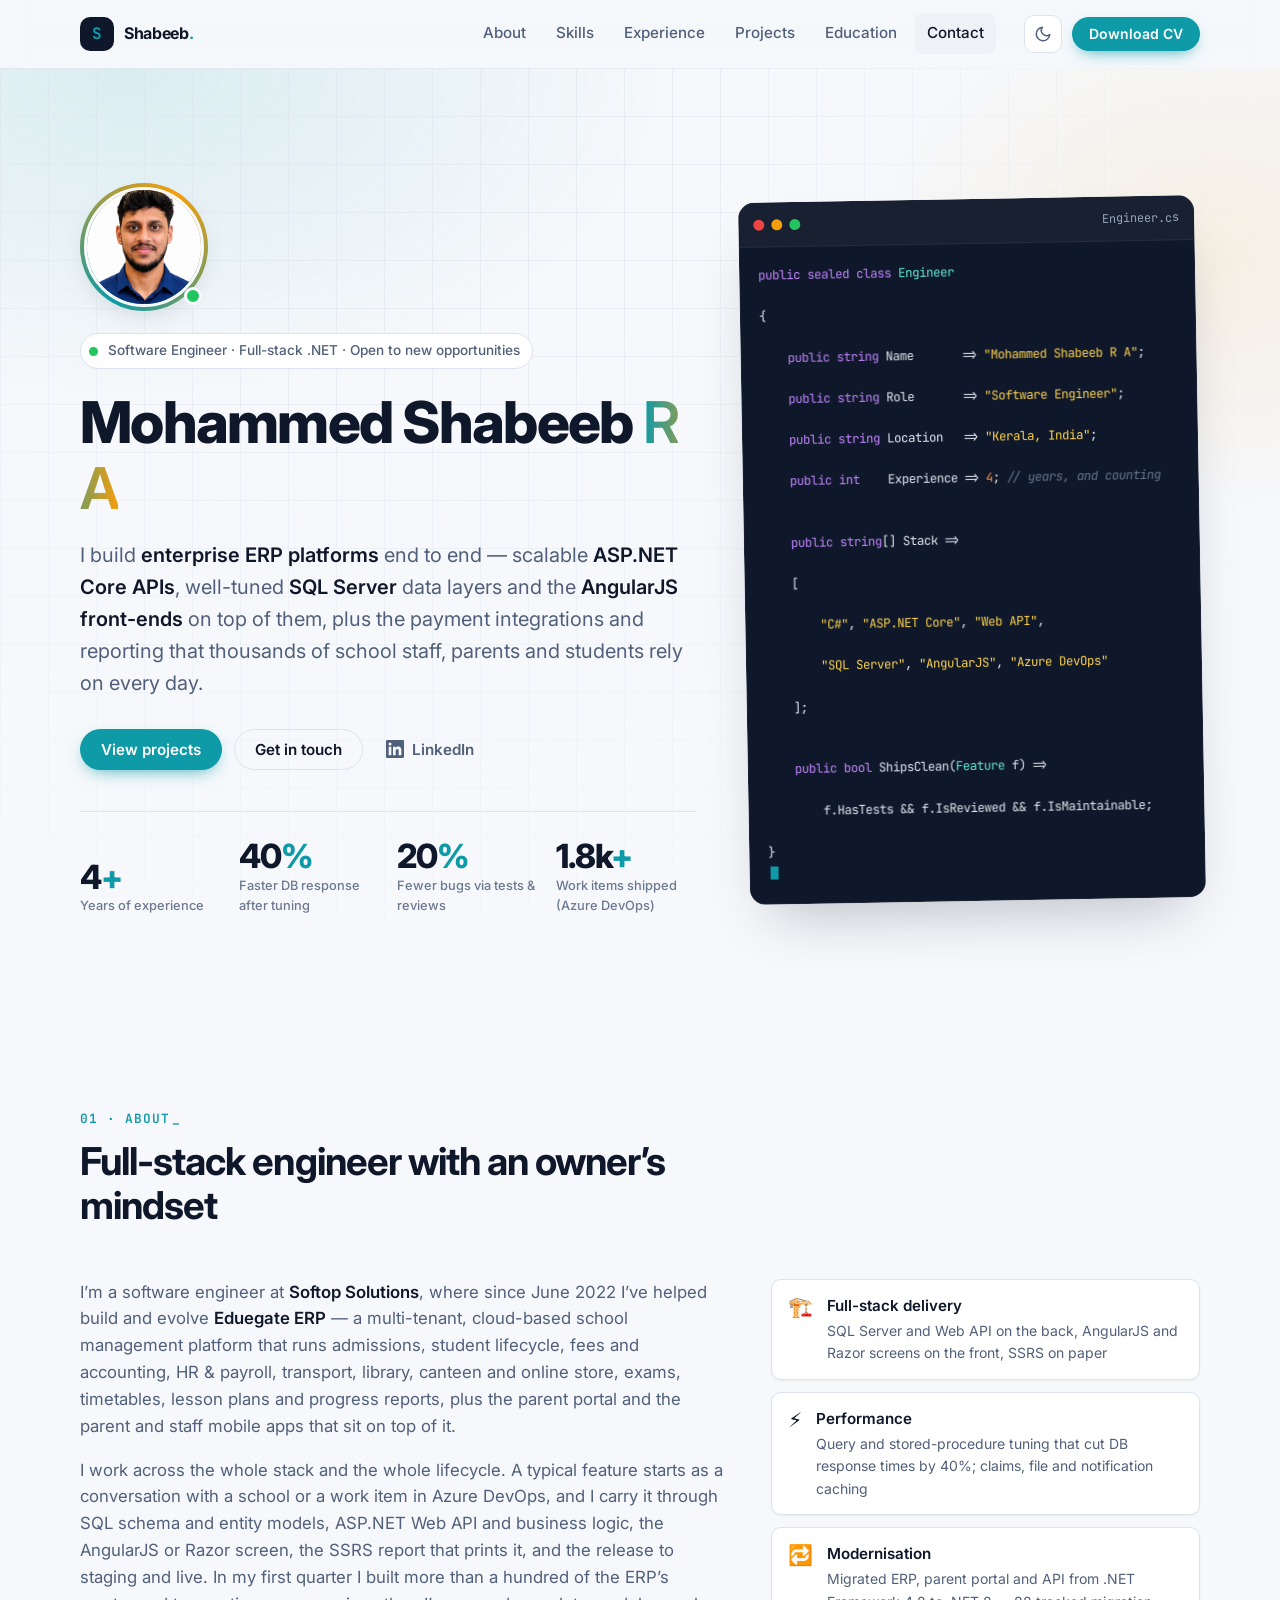
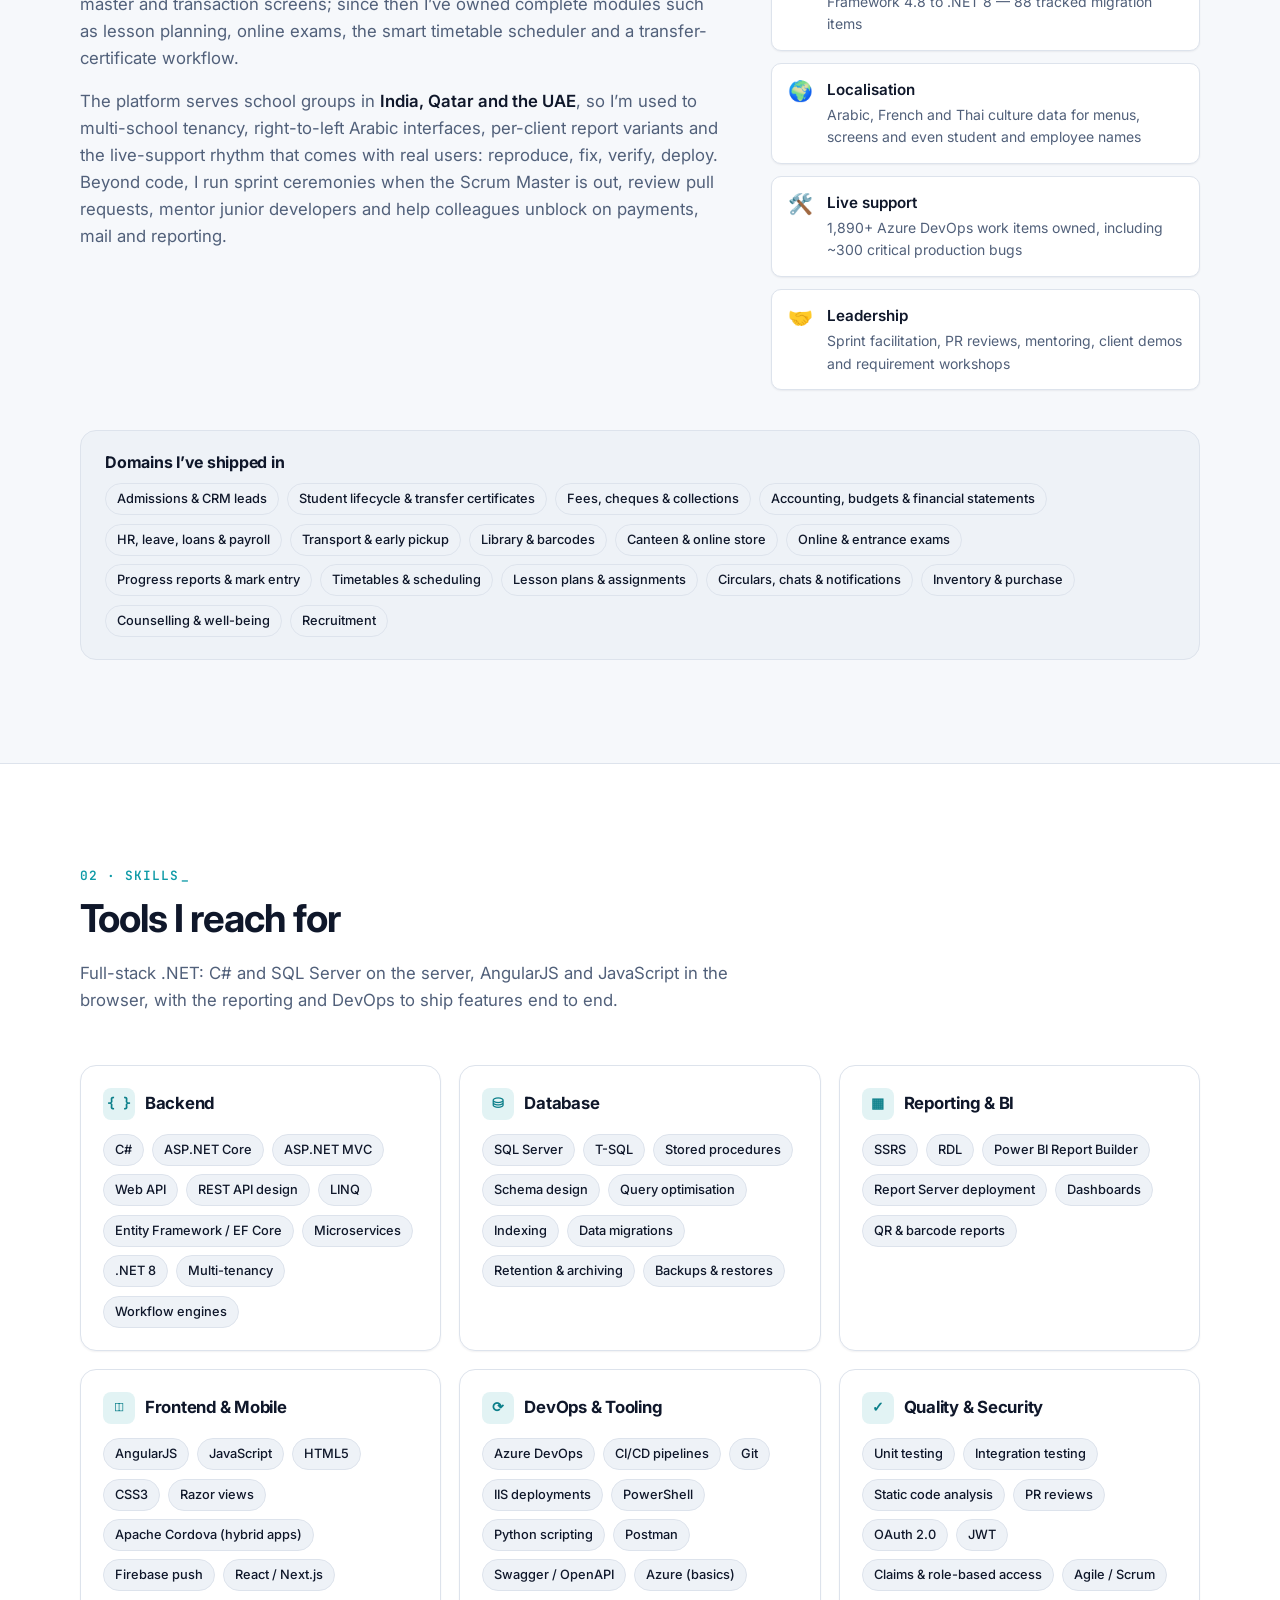
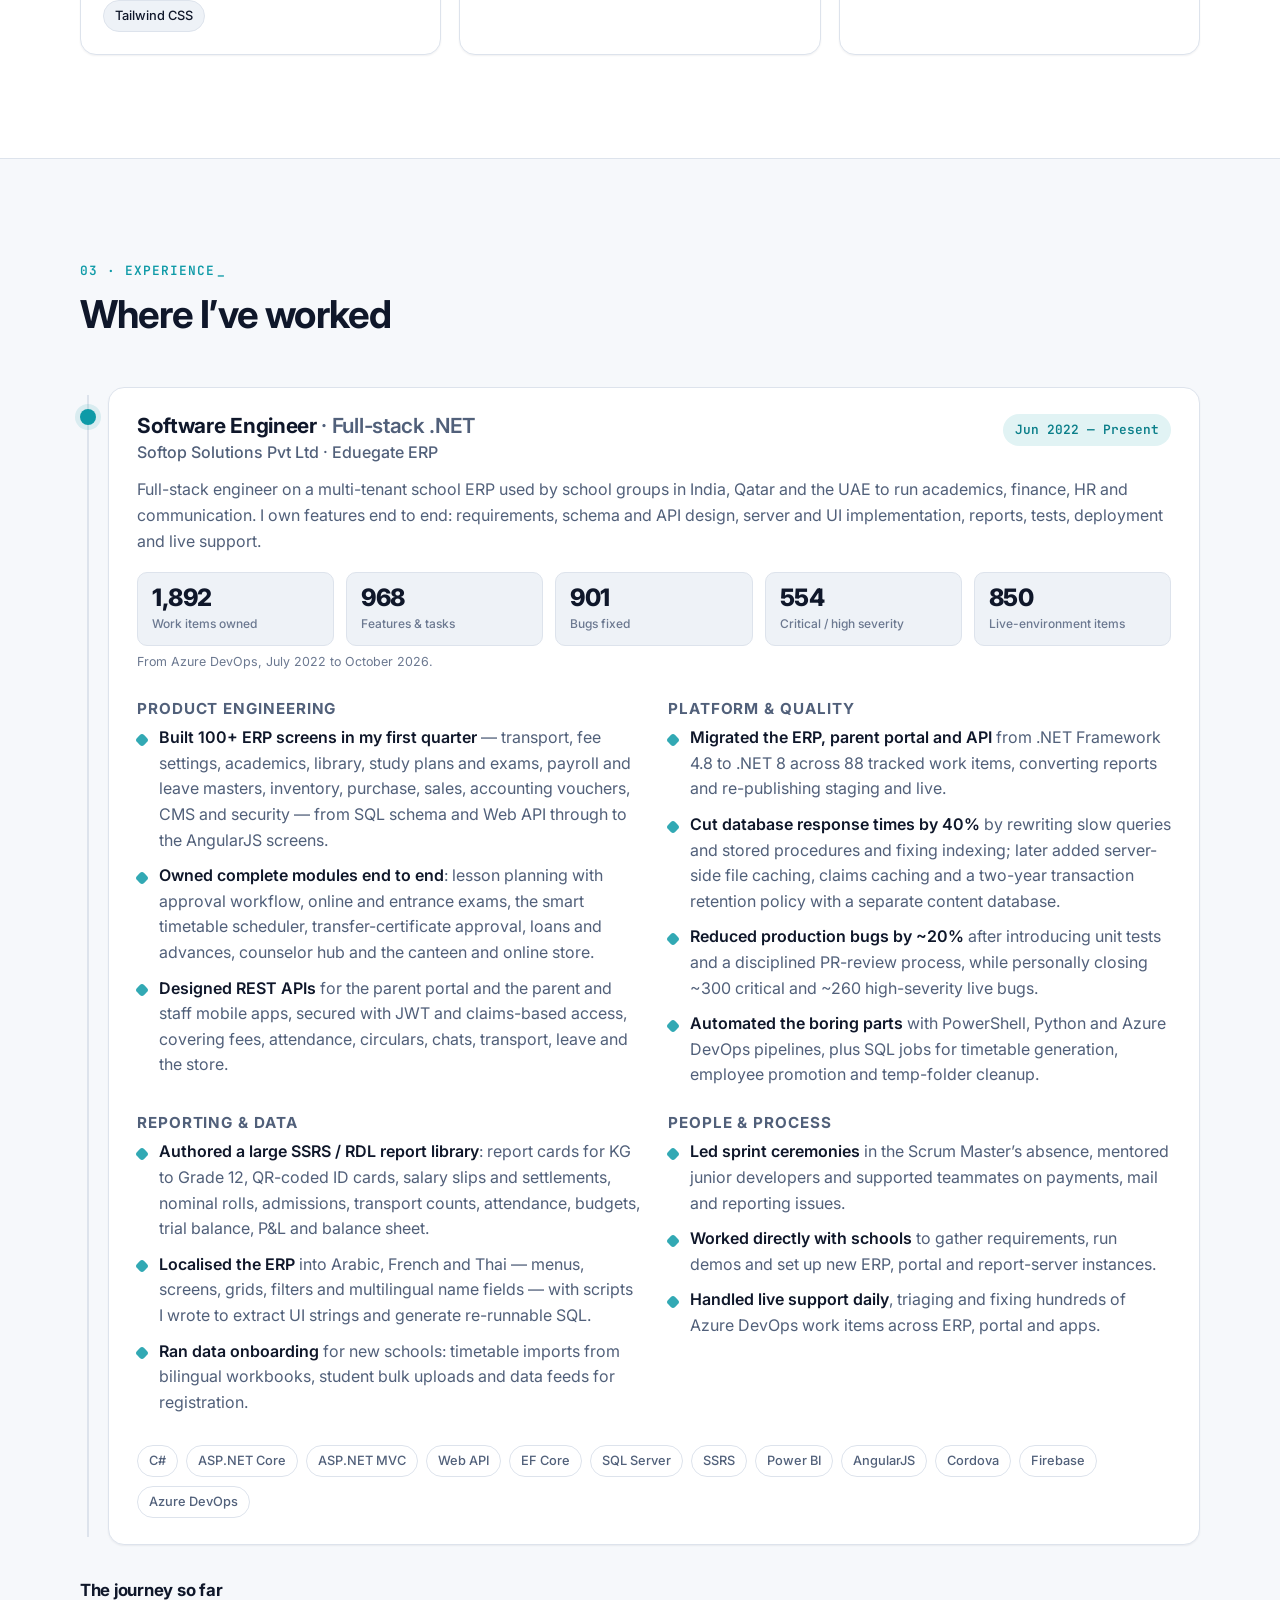
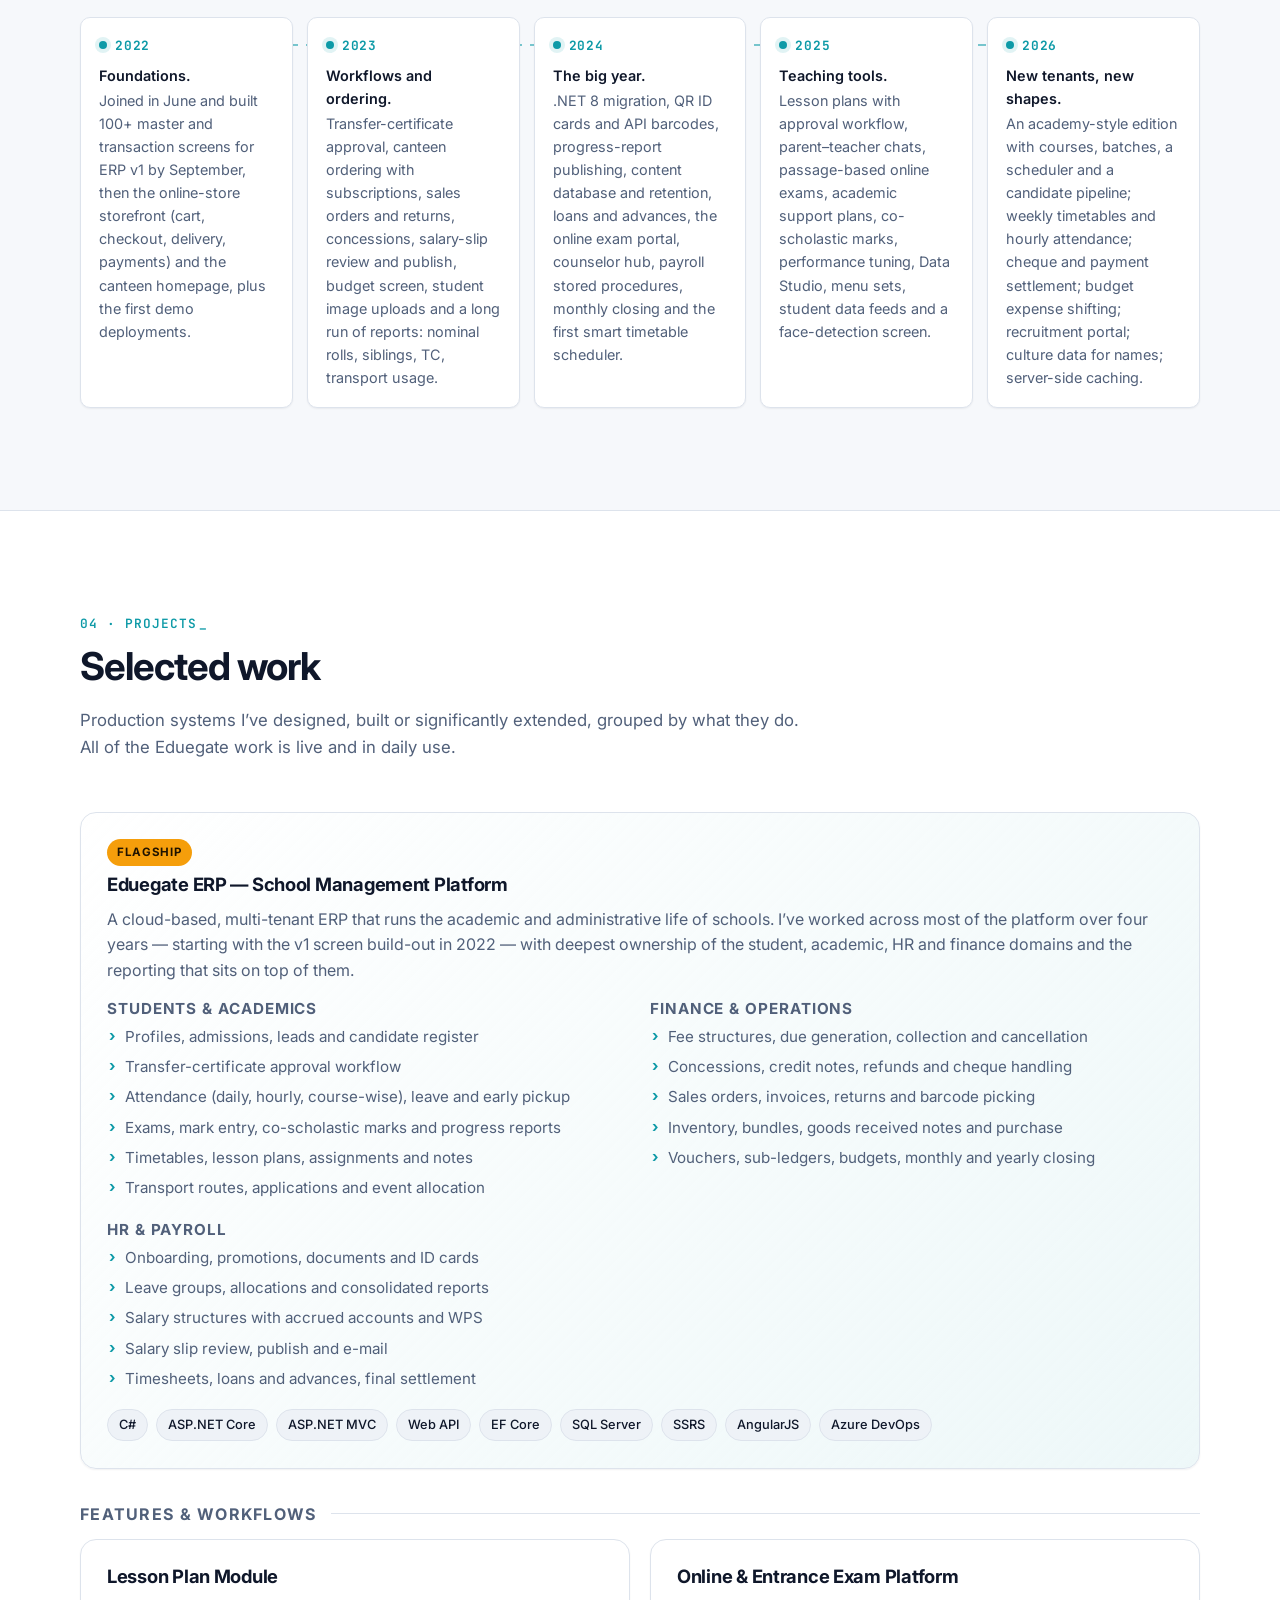
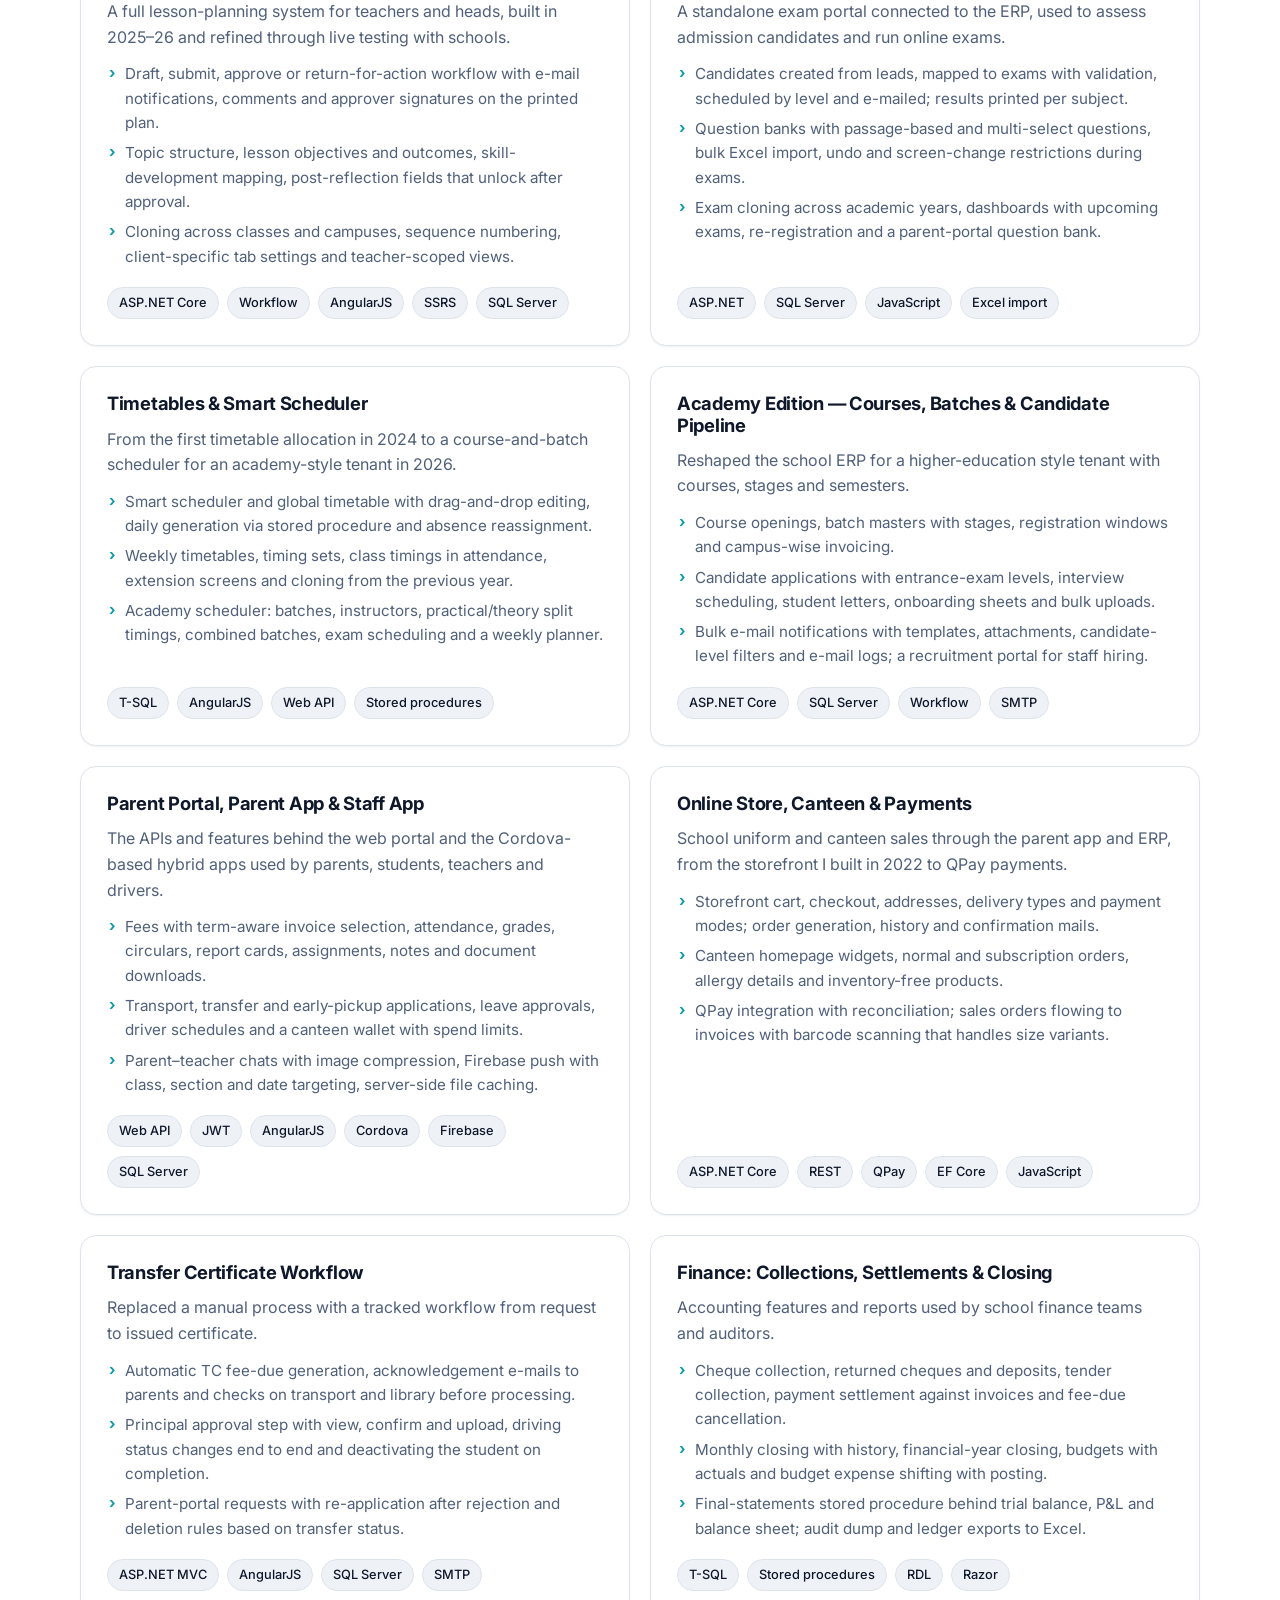
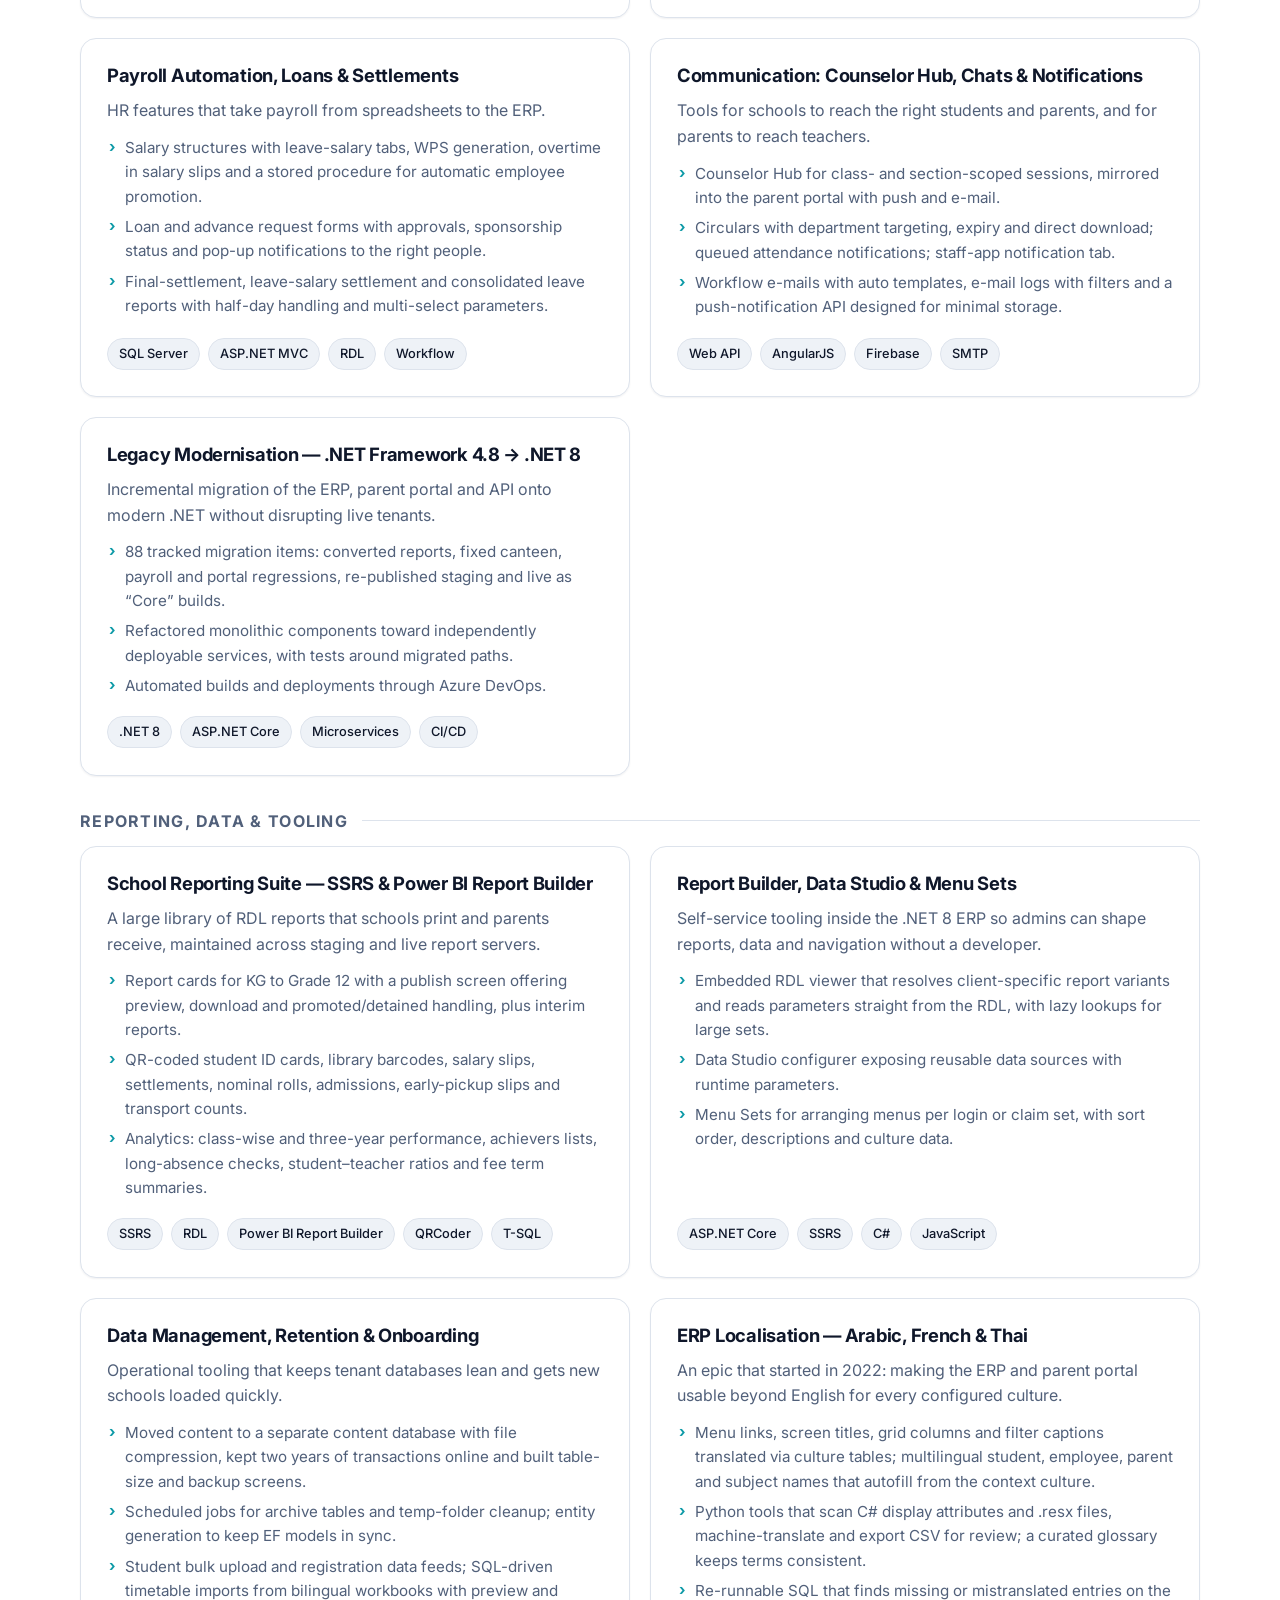
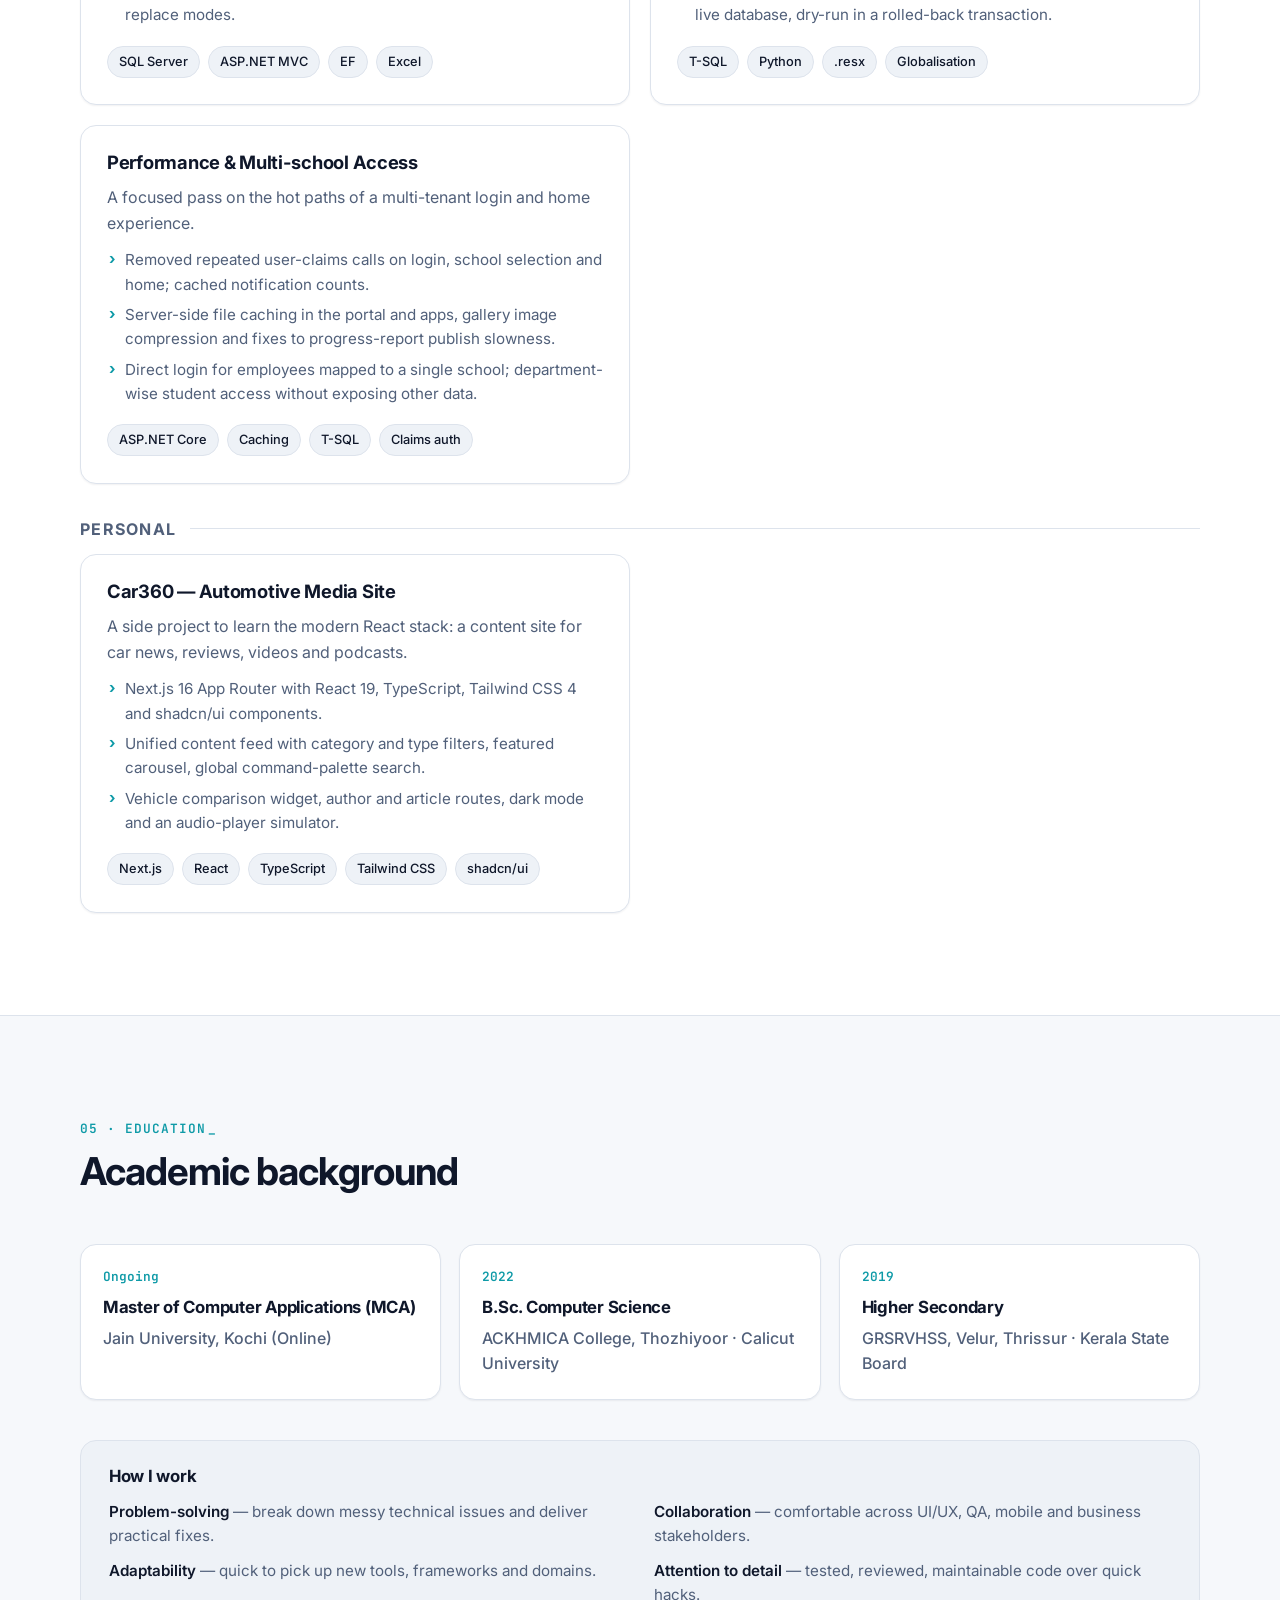
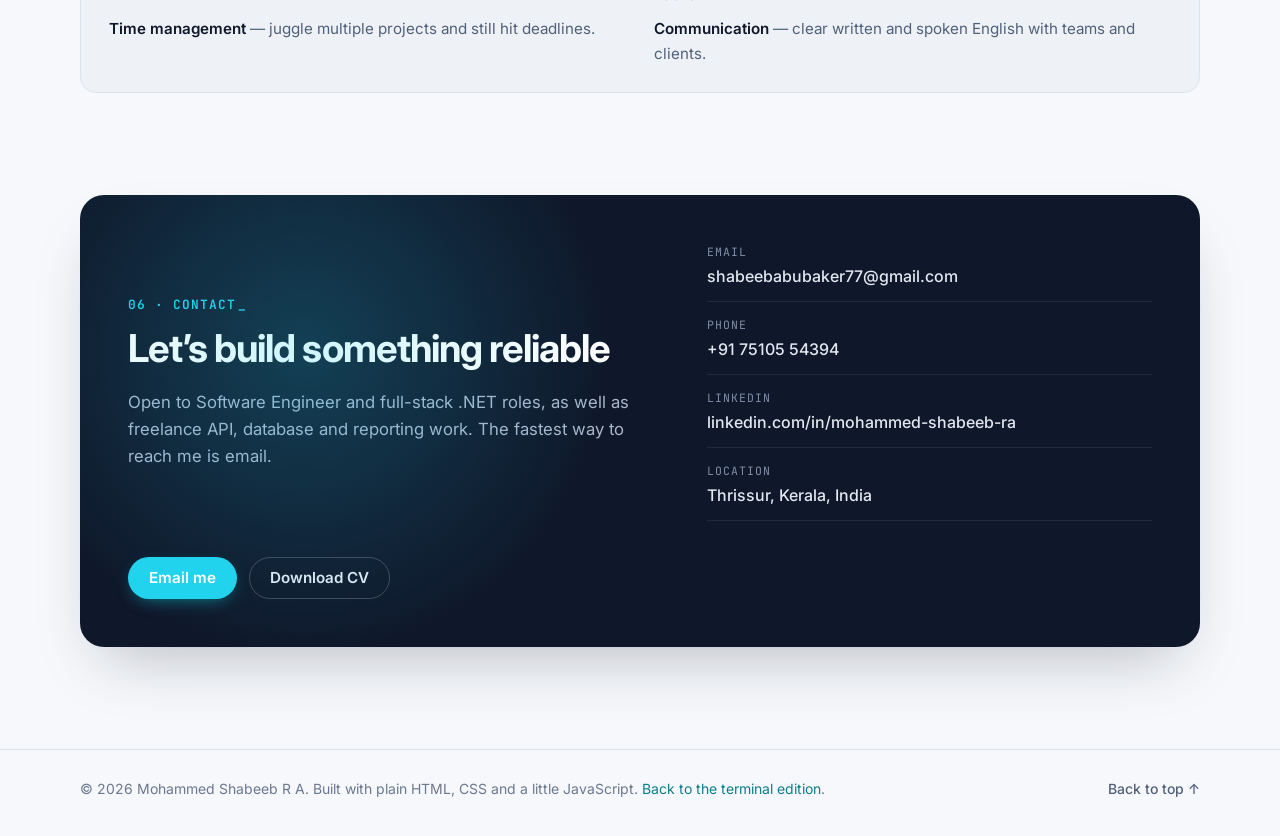
==== light/index.html @ 5a4e0e9a "Portfolio site: terminal and light editions Static portfolio for Mohammed Shabeeb R A built from the" ====
<!doctype html>
<html lang="en">
<head>
  <meta charset="utf-8" />
  <meta name="viewport" content="width=device-width, initial-scale=1" />
  <title>Mohammed Shabeeb R A · Software Engineer</title>
  <meta name="description" content="Mohammed Shabeeb R A — Full-stack Software Engineer with 4+ years building scalable ERP platforms end to end: ASP.NET Core APIs, SQL Server data layers, AngularJS front-ends, payment integrations and BI reporting." />
  <meta property="og:title" content="Mohammed Shabeeb R A · Software Engineer" />
  <meta property="og:description" content="Full-stack Software Engineer: 4+ years building school ERP platforms end to end with C#, ASP.NET Core, SQL Server and AngularJS." />
  <meta property="og:type" content="website" />
  <link rel="canonical" href="https://YOUR-DOMAIN.example/light/" />
  <meta property="og:url" content="https://YOUR-DOMAIN.example/light/" />
  <meta property="og:image" content="https://YOUR-DOMAIN.example/assets/og-image.png" />
  <meta property="og:image:width" content="1200" />
  <meta property="og:image:height" content="630" />
  <meta property="og:image:alt" content="Mohammed Shabeeb R A, Software Engineer, Full-stack .NET" />
  <meta property="og:site_name" content="Mohammed Shabeeb R A" />
  <meta name="twitter:card" content="summary_large_image" />
  <meta name="twitter:title" content="Mohammed Shabeeb R A · Software Engineer" />
  <meta name="twitter:description" content="Full-stack .NET engineer: 4+ years building school ERP platforms end to end." />
  <meta name="twitter:image" content="https://YOUR-DOMAIN.example/assets/og-image.png" />
  <meta name="theme-color" content="#09090c" />
  <link rel="icon" href="../assets/favicon.svg" type="image/svg+xml" />
  <link rel="icon" href="../assets/favicon-32.png" sizes="32x32" type="image/png" />
  <link rel="apple-touch-icon" href="../assets/apple-touch-icon.png" />
  <script type="application/ld+json">
{
  "@context": "https://schema.org",
  "@type": "Person",
  "name": "Mohammed Shabeeb R A",
  "jobTitle": "Software Engineer",
  "description": "Full-stack .NET software engineer with 4+ years building multi-tenant school ERP platforms, REST APIs, SQL Server data layers and SSRS reporting.",
  "url": "https://YOUR-DOMAIN.example/",
  "image": "https://YOUR-DOMAIN.example/assets/profile.jpg",
  "email": "mailto:shabeebabubaker77@gmail.com",
  "telephone": "+91 75105 54394",
  "sameAs": [
    "https://www.linkedin.com/in/mohammed-shabeeb-ra"
  ],
  "worksFor": {
    "@type": "Organization",
    "name": "Softop Solutions Pvt Ltd"
  },
  "alumniOf": [
    {
      "@type": "CollegeOrUniversity",
      "name": "Jain University"
    },
    {
      "@type": "CollegeOrUniversity",
      "name": "University of Calicut"
    }
  ],
  "address": {
    "@type": "PostalAddress",
    "addressLocality": "Thrissur",
    "addressRegion": "Kerala",
    "addressCountry": "IN"
  },
  "knowsAbout": [
    "C#",
    "ASP.NET Core",
    "SQL Server",
    "Entity Framework",
    "AngularJS",
    "SSRS",
    "Azure DevOps",
    "REST APIs"
  ]
}
  </script>
  <link rel="preconnect" href="https://fonts.googleapis.com" />
  <link rel="preconnect" href="https://fonts.gstatic.com" crossorigin />
  <link href="https://fonts.googleapis.com/css2?family=Inter:wght@400;500;600;700;800&family=JetBrains+Mono:wght@400;500;600&display=swap" rel="stylesheet" />
  <link rel="stylesheet" href="styles.css?v=20261023e" />
  <script>
    // Apply saved theme before paint to avoid a flash.
    (function () {
      try {
        var t = localStorage.getItem('theme');
        if (t === 'light' || t === 'dark') document.documentElement.setAttribute('data-theme', t);
      } catch (e) {}
    })();
  </script>
</head>
<body>
  <div class="scroll-progress" aria-hidden="true"></div>
  <a class="skip-link" href="#about">Skip to content</a>

  <header class="site-header">
    <nav class="nav container" aria-label="Primary">
      <a class="brand" href="#top" aria-label="Home">
        <span class="brand-mark">S</span>
        <span class="brand-text">Shabeeb<span class="brand-dot">.</span></span>
      </a>

      <button class="nav-toggle" aria-expanded="false" aria-controls="nav-menu" aria-label="Open menu">
        <span></span><span></span><span></span>
      </button>

      <div class="nav-menu" id="nav-menu">
        <ul class="nav-links">
          <li><a href="#about">About</a></li>
          <li><a href="#skills">Skills</a></li>
          <li><a href="#experience">Experience</a></li>
          <li><a href="#projects">Projects</a></li>
          <li><a href="#education">Education</a></li>
          <li><a href="#contact">Contact</a></li>
        </ul>
        <div class="nav-actions">
          <button class="theme-toggle" type="button" aria-label="Toggle colour theme" title="Toggle theme">
            <svg class="icon-sun" viewBox="0 0 24 24" width="18" height="18" fill="none" stroke="currentColor" stroke-width="2" stroke-linecap="round" stroke-linejoin="round"><circle cx="12" cy="12" r="4"/><path d="M12 2v2m0 16v2M4.93 4.93l1.41 1.41m11.32 11.32 1.41 1.41M2 12h2m16 0h2M4.93 19.07l1.41-1.41m11.32-11.32 1.41-1.41"/></svg>
            <svg class="icon-moon" viewBox="0 0 24 24" width="18" height="18" fill="none" stroke="currentColor" stroke-width="2" stroke-linecap="round" stroke-linejoin="round"><path d="M21 12.79A9 9 0 1 1 11.21 3 7 7 0 0 0 21 12.79z"/></svg>
          </button>
          <a class="btn btn-primary btn-sm" href="../assets/Mohammed-Shabeeb-RA-CV.pdf" download>Download CV</a>
        </div>
      </div>
    </nav>
  </header>

  <main id="top">
    <!-- ============ HERO ============ -->
    <section class="hero">
      <div class="hero-bg" aria-hidden="true"><div class="hero-glyphs"></div></div>
      <div class="container hero-inner">
        <div class="hero-copy">
          <div class="portrait">
            <img src="../assets/profile.jpg" alt="Portrait of Mohammed Shabeeb R A" width="128" height="128" loading="eager" decoding="async" />
          </div>
          <p class="eyebrow"><span class="status-dot"></span> Software Engineer · Full-stack .NET · Open to new opportunities</p>
          <h1>Mohammed Shabeeb <span class="muted">R A</span></h1>
          <p class="hero-tagline">
            I build <strong>enterprise ERP platforms</strong> end to end — scalable
            <strong>ASP.NET Core APIs</strong>, well-tuned <strong>SQL Server</strong> data layers and the
            <strong>AngularJS front-ends</strong> on top of them, plus the payment integrations and reporting that thousands of
            school staff, parents and students rely on every day.
          </p>
          <div class="hero-cta">
            <a class="btn btn-primary" href="#projects">View projects</a>
            <a class="btn btn-ghost" href="#contact">Get in touch</a>
            <a class="btn btn-link" href="https://www.linkedin.com/in/mohammed-shabeeb-ra" target="_blank" rel="noopener">
              <svg viewBox="0 0 24 24" width="18" height="18" fill="currentColor" aria-hidden="true"><path d="M20.45 20.45h-3.55v-5.57c0-1.33-.03-3.04-1.85-3.04-1.86 0-2.14 1.45-2.14 2.94v5.67H9.35V9h3.41v1.56h.05c.48-.9 1.64-1.85 3.37-1.85 3.6 0 4.27 2.37 4.27 5.46v6.28zM5.34 7.43a2.06 2.06 0 1 1 0-4.12 2.06 2.06 0 0 1 0 4.12zM7.12 20.45H3.56V9h3.56v11.45zM22.22 0H1.77C.79 0 0 .77 0 1.72v20.56C0 23.23.79 24 1.77 24h20.45c.98 0 1.78-.77 1.78-1.72V1.72C24 .77 23.2 0 22.22 0z"/></svg>
              LinkedIn
            </a>
          </div>
          <dl class="hero-stats">
            <div><dt>Years of experience</dt><dd><span class="count" data-count="4">0</span><span class="accent">+</span></dd></div>
            <div><dt>Faster DB response after tuning</dt><dd><span class="count" data-count="40">0</span><span class="accent">%</span></dd></div>
            <div><dt>Fewer bugs via tests &amp; reviews</dt><dd><span class="count" data-count="20">0</span><span class="accent">%</span></dd></div>
            <div><dt>Work items shipped (Azure DevOps)</dt><dd><span class="count" data-count="1.8" data-decimals="1">0</span>k<span class="accent">+</span></dd></div>
          </dl>
        </div>

        <aside class="hero-card" aria-label="Snapshot">
          <div class="code-card">
            <div class="code-bar"><span></span><span></span><span></span><em>Engineer.cs</em></div>
<pre><code><span class="ln" style="--i:0"><span class="kw">public sealed class</span> <span class="ty">Engineer</span></span>
<span class="ln" style="--i:1">{</span>
<span class="ln" style="--i:2">    <span class="kw">public string</span> Name       => <span class="str">"Mohammed Shabeeb R A"</span>;</span>
<span class="ln" style="--i:3">    <span class="kw">public string</span> Role       => <span class="str">"Software Engineer"</span>;</span>
<span class="ln" style="--i:4">    <span class="kw">public string</span> Location   => <span class="str">"Kerala, India"</span>;</span>
<span class="ln" style="--i:5">    <span class="kw">public int</span>    Experience => <span class="num">4</span>; <span class="cm">// years, and counting</span></span>
<span class="ln" style="--i:6"></span>
<span class="ln" style="--i:7">    <span class="kw">public string</span>[] Stack =></span>
<span class="ln" style="--i:8">    [</span>
<span class="ln" style="--i:9">        <span class="str">"C#"</span>, <span class="str">"ASP.NET Core"</span>, <span class="str">"Web API"</span>,</span>
<span class="ln" style="--i:10">        <span class="str">"SQL Server"</span>, <span class="str">"AngularJS"</span>, <span class="str">"Azure DevOps"</span></span>
<span class="ln" style="--i:11">    ];</span>
<span class="ln" style="--i:12"></span>
<span class="ln" style="--i:13">    <span class="kw">public bool</span> ShipsClean(<span class="ty">Feature</span> f) =></span>
<span class="ln" style="--i:14">        f.HasTests &amp;&amp; f.IsReviewed &amp;&amp; f.IsMaintainable;</span>
<span class="ln" style="--i:15">}</span><span class="cursor" aria-hidden="true"></span></code></pre>
          </div>
        </aside>
      </div>
    </section>

    <!-- ============ ABOUT ============ -->
    <section id="about" class="section">
      <div class="container">
        <div class="section-head reveal">
          <p class="section-kicker">01 · About</p>
          <h2>Full-stack engineer with an owner’s mindset</h2>
        </div>
        <div class="about-grid">
          <div class="about-copy reveal">
            <p>
              I’m a software engineer at <strong>Softop Solutions</strong>, where since June 2022 I’ve helped build and evolve
              <strong>Eduegate ERP</strong> — a multi-tenant, cloud-based school management platform that runs admissions, student
              lifecycle, fees and accounting, HR &amp; payroll, transport, library, canteen and online store, exams, timetables,
              lesson plans and progress reports, plus the parent portal and the parent and staff mobile apps that sit on top of it.
            </p>
            <p>
              I work across the whole stack and the whole lifecycle. A typical feature starts as a conversation with a school or a
              work item in Azure DevOps, and I carry it through SQL schema and entity models, ASP.NET Web API and business logic,
              the AngularJS or Razor screen, the SSRS report that prints it, and the release to staging and live. In my first
              quarter I built more than a hundred of the ERP’s master and transaction screens; since then I’ve owned complete
              modules such as lesson planning, online exams, the smart timetable scheduler and a transfer-certificate workflow.
            </p>
            <p>
              The platform serves school groups in <strong>India, Qatar and the UAE</strong>, so I’m used to multi-school tenancy,
              right-to-left Arabic interfaces, per-client report variants and the live-support rhythm that comes with real users:
              reproduce, fix, verify, deploy. Beyond code, I run sprint ceremonies when the Scrum Master is out, review pull
              requests, mentor junior developers and help colleagues unblock on payments, mail and reporting.
            </p>
          </div>
          <ul class="about-facts reveal">
            <li>
              <span class="fact-icon" aria-hidden="true">🏗️</span>
              <div><strong>Full-stack delivery</strong><span>SQL Server and Web API on the back, AngularJS and Razor screens on the front, SSRS on paper</span></div>
            </li>
            <li>
              <span class="fact-icon" aria-hidden="true">⚡</span>
              <div><strong>Performance</strong><span>Query and stored-procedure tuning that cut DB response times by 40%; claims, file and notification caching</span></div>
            </li>
            <li>
              <span class="fact-icon" aria-hidden="true">🔁</span>
              <div><strong>Modernisation</strong><span>Migrated ERP, parent portal and API from .NET Framework 4.8 to .NET 8 — 88 tracked migration items</span></div>
            </li>
            <li>
              <span class="fact-icon" aria-hidden="true">🌍</span>
              <div><strong>Localisation</strong><span>Arabic, French and Thai culture data for menus, screens and even student and employee names</span></div>
            </li>
            <li>
              <span class="fact-icon" aria-hidden="true">🛠️</span>
              <div><strong>Live support</strong><span>1,890+ Azure DevOps work items owned, including ~300 critical production bugs</span></div>
            </li>
            <li>
              <span class="fact-icon" aria-hidden="true">🤝</span>
              <div><strong>Leadership</strong><span>Sprint facilitation, PR reviews, mentoring, client demos and requirement workshops</span></div>
            </li>
          </ul>
        </div>

        <div class="domains reveal">
          <h3>Domains I’ve shipped in</h3>
          <ul class="tags">
            <li>Admissions &amp; CRM leads</li><li>Student lifecycle &amp; transfer certificates</li><li>Fees, cheques &amp; collections</li>
            <li>Accounting, budgets &amp; financial statements</li><li>HR, leave, loans &amp; payroll</li><li>Transport &amp; early pickup</li>
            <li>Library &amp; barcodes</li><li>Canteen &amp; online store</li><li>Online &amp; entrance exams</li><li>Progress reports &amp; mark entry</li>
            <li>Timetables &amp; scheduling</li><li>Lesson plans &amp; assignments</li><li>Circulars, chats &amp; notifications</li>
            <li>Inventory &amp; purchase</li><li>Counselling &amp; well-being</li><li>Recruitment</li>
          </ul>
        </div>
      </div>
    </section>

    <!-- ============ SKILLS ============ -->
    <section id="skills" class="section section-alt">
      <div class="container">
        <div class="section-head reveal">
          <p class="section-kicker">02 · Skills</p>
          <h2>Tools I reach for</h2>
          <p class="section-lede">Full-stack .NET: C# and SQL Server on the server, AngularJS and JavaScript in the browser, with the reporting and DevOps to ship features end to end.</p>
        </div>
        <div class="skills-grid">
          <article class="skill-card reveal">
            <h3><span class="skill-icon">{ }</span> Backend</h3>
            <ul class="tags">
              <li>C#</li><li>ASP.NET Core</li><li>ASP.NET MVC</li><li>Web API</li><li>REST API design</li>
              <li>LINQ</li><li>Entity Framework / EF Core</li><li>Microservices</li><li>.NET 8</li><li>Multi-tenancy</li><li>Workflow engines</li>
            </ul>
          </article>
          <article class="skill-card reveal">
            <h3><span class="skill-icon">⛁</span> Database</h3>
            <ul class="tags">
              <li>SQL Server</li><li>T-SQL</li><li>Stored procedures</li><li>Schema design</li>
              <li>Query optimisation</li><li>Indexing</li><li>Data migrations</li><li>Retention &amp; archiving</li><li>Backups &amp; restores</li>
            </ul>
          </article>
          <article class="skill-card reveal">
            <h3><span class="skill-icon">▦</span> Reporting &amp; BI</h3>
            <ul class="tags">
              <li>SSRS</li><li>RDL</li><li>Power BI Report Builder</li><li>Report Server deployment</li><li>Dashboards</li><li>QR &amp; barcode reports</li>
            </ul>
          </article>
          <article class="skill-card reveal">
            <h3><span class="skill-icon">◫</span> Frontend &amp; Mobile</h3>
            <ul class="tags">
              <li>AngularJS</li><li>JavaScript</li><li>HTML5</li><li>CSS3</li><li>Razor views</li>
              <li>Apache Cordova (hybrid apps)</li><li>Firebase push</li><li>React / Next.js</li><li>Tailwind CSS</li>
            </ul>
          </article>
          <article class="skill-card reveal">
            <h3><span class="skill-icon">⟳</span> DevOps &amp; Tooling</h3>
            <ul class="tags">
              <li>Azure DevOps</li><li>CI/CD pipelines</li><li>Git</li><li>IIS deployments</li><li>PowerShell</li>
              <li>Python scripting</li><li>Postman</li><li>Swagger / OpenAPI</li><li>Azure (basics)</li>
            </ul>
          </article>
          <article class="skill-card reveal">
            <h3><span class="skill-icon">✓</span> Quality &amp; Security</h3>
            <ul class="tags">
              <li>Unit testing</li><li>Integration testing</li><li>Static code analysis</li><li>PR reviews</li>
              <li>OAuth 2.0</li><li>JWT</li><li>Claims &amp; role-based access</li><li>Agile / Scrum</li>
            </ul>
          </article>
        </div>
      </div>
    </section>

    <!-- ============ EXPERIENCE ============ -->
    <section id="experience" class="section">
      <div class="container">
        <div class="section-head reveal">
          <p class="section-kicker">03 · Experience</p>
          <h2>Where I’ve worked</h2>
        </div>

        <ol class="timeline">
          <li class="timeline-item reveal">
            <div class="timeline-marker" aria-hidden="true"></div>
            <div class="timeline-card">
              <header class="timeline-head">
                <div>
                  <h3>Software Engineer <span class="muted">· Full-stack .NET</span></h3>
                  <p class="org">Softop Solutions Pvt Ltd · Eduegate ERP</p>
                </div>
                <p class="period"><time datetime="2022-06">Jun 2022</time> — Present</p>
              </header>
              <p class="timeline-summary">
                Full-stack engineer on a multi-tenant school ERP used by school groups in India, Qatar and the UAE to run academics,
                finance, HR and communication. I own features end to end: requirements, schema and API design, server and UI
                implementation, reports, tests, deployment and live support.
              </p>

              <dl class="numbers">
                <div><dt>Work items owned</dt><dd class="count" data-count="1892">0</dd></div>
                <div><dt>Features &amp; tasks</dt><dd class="count" data-count="968">0</dd></div>
                <div><dt>Bugs fixed</dt><dd class="count" data-count="901">0</dd></div>
                <div><dt>Critical / high severity</dt><dd class="count" data-count="554">0</dd></div>
                <div><dt>Live-environment items</dt><dd class="count" data-count="850">0</dd></div>
              </dl>
              <p class="numbers-note">From Azure DevOps, July 2022 to October 2026.</p>

              <div class="exp-groups">
                <div>
                  <h4>Product engineering</h4>
                  <ul class="achievements">
                    <li><strong>Built 100+ ERP screens in my first quarter</strong> — transport, fee settings, academics, library, study plans and exams, payroll and leave masters, inventory, purchase, sales, accounting vouchers, CMS and security — from SQL schema and Web API through to the AngularJS screens.</li>
                    <li><strong>Owned complete modules end to end</strong>: lesson planning with approval workflow, online and entrance exams, the smart timetable scheduler, transfer-certificate approval, loans and advances, counselor hub and the canteen and online store.</li>
                    <li><strong>Designed REST APIs</strong> for the parent portal and the parent and staff mobile apps, secured with JWT and claims-based access, covering fees, attendance, circulars, chats, transport, leave and the store.</li>
                  </ul>
                </div>
                <div>
                  <h4>Platform &amp; quality</h4>
                  <ul class="achievements">
                    <li><strong>Migrated the ERP, parent portal and API</strong> from .NET Framework 4.8 to .NET 8 across 88 tracked work items, converting reports and re-publishing staging and live.</li>
                    <li><strong>Cut database response times by 40%</strong> by rewriting slow queries and stored procedures and fixing indexing; later added server-side file caching, claims caching and a two-year transaction retention policy with a separate content database.</li>
                    <li><strong>Reduced production bugs by ~20%</strong> after introducing unit tests and a disciplined PR-review process, while personally closing ~300 critical and ~260 high-severity live bugs.</li>
                    <li><strong>Automated the boring parts</strong> with PowerShell, Python and Azure DevOps pipelines, plus SQL jobs for timetable generation, employee promotion and temp-folder cleanup.</li>
                  </ul>
                </div>
                <div>
                  <h4>Reporting &amp; data</h4>
                  <ul class="achievements">
                    <li><strong>Authored a large SSRS / RDL report library</strong>: report cards for KG to Grade 12, QR-coded ID cards, salary slips and settlements, nominal rolls, admissions, transport counts, attendance, budgets, trial balance, P&amp;L and balance sheet.</li>
                    <li><strong>Localised the ERP</strong> into Arabic, French and Thai — menus, screens, grids, filters and multilingual name fields — with scripts I wrote to extract UI strings and generate re-runnable SQL.</li>
                    <li><strong>Ran data onboarding</strong> for new schools: timetable imports from bilingual workbooks, student bulk uploads and data feeds for registration.</li>
                  </ul>
                </div>
                <div>
                  <h4>People &amp; process</h4>
                  <ul class="achievements">
                    <li><strong>Led sprint ceremonies</strong> in the Scrum Master’s absence, mentored junior developers and supported teammates on payments, mail and reporting issues.</li>
                    <li><strong>Worked directly with schools</strong> to gather requirements, run demos and set up new ERP, portal and report-server instances.</li>
                    <li><strong>Handled live support daily</strong>, triaging and fixing hundreds of Azure DevOps work items across ERP, portal and apps.</li>
                  </ul>
                </div>
              </div>

              <ul class="tags tags-muted">
                <li>C#</li><li>ASP.NET Core</li><li>ASP.NET MVC</li><li>Web API</li><li>EF Core</li><li>SQL Server</li>
                <li>SSRS</li><li>Power BI</li><li>AngularJS</li><li>Cordova</li><li>Firebase</li><li>Azure DevOps</li>
              </ul>
            </div>
          </li>
        </ol>

        <div class="journey reveal">
          <h3>The journey so far</h3>
          <ol class="journey-list">
            <li>
              <span class="journey-year">2022</span>
              <div><strong>Foundations.</strong> Joined in June and built 100+ master and transaction screens for ERP v1 by September, then the online-store storefront (cart, checkout, delivery, payments) and the canteen homepage, plus the first demo deployments.</div>
            </li>
            <li>
              <span class="journey-year">2023</span>
              <div><strong>Workflows and ordering.</strong> Transfer-certificate approval, canteen ordering with subscriptions, sales orders and returns, concessions, salary-slip review and publish, budget screen, student image uploads and a long run of reports: nominal rolls, siblings, TC, transport usage.</div>
            </li>
            <li>
              <span class="journey-year">2024</span>
              <div><strong>The big year.</strong> .NET 8 migration, QR ID cards and API barcodes, progress-report publishing, content database and retention, loans and advances, the online exam portal, counselor hub, payroll stored procedures, monthly closing and the first smart timetable scheduler.</div>
            </li>
            <li>
              <span class="journey-year">2025</span>
              <div><strong>Teaching tools.</strong> Lesson plans with approval workflow, parent–teacher chats, passage-based online exams, academic support plans, co-scholastic marks, performance tuning, Data Studio, menu sets, student data feeds and a face-detection screen.</div>
            </li>
            <li>
              <span class="journey-year">2026</span>
              <div><strong>New tenants, new shapes.</strong> An academy-style edition with courses, batches, a scheduler and a candidate pipeline; weekly timetables and hourly attendance; cheque and payment settlement; budget expense shifting; recruitment portal; culture data for names; server-side caching.</div>
            </li>
          </ol>
        </div>
      </div>
    </section>

    <!-- ============ PROJECTS ============ -->
    <section id="projects" class="section section-alt">
      <div class="container">
        <div class="section-head reveal">
          <p class="section-kicker">04 · Projects</p>
          <h2>Selected work</h2>
          <p class="section-lede">Production systems I’ve designed, built or significantly extended, grouped by what they do. All of the Eduegate work is live and in daily use.</p>
        </div>

        <article class="project-card project-featured reveal">
          <div class="project-head">
            <span class="project-badge">Flagship</span>
            <h3>Eduegate ERP — School Management Platform</h3>
          </div>
          <p>
            A cloud-based, multi-tenant ERP that runs the academic and administrative life of schools. I’ve worked across most of
            the platform over four years — starting with the v1 screen build-out in 2022 — with deepest ownership of the student,
            academic, HR and finance domains and the reporting that sits on top of them.
          </p>
          <div class="project-cols project-cols-3">
            <div>
              <h4>Students &amp; academics</h4>
              <ul>
                <li>Profiles, admissions, leads and candidate register</li>
                <li>Transfer-certificate approval workflow</li>
                <li>Attendance (daily, hourly, course-wise), leave and early pickup</li>
                <li>Exams, mark entry, co-scholastic marks and progress reports</li>
                <li>Timetables, lesson plans, assignments and notes</li>
                <li>Transport routes, applications and event allocation</li>
              </ul>
            </div>
            <div>
              <h4>Finance &amp; operations</h4>
              <ul>
                <li>Fee structures, due generation, collection and cancellation</li>
                <li>Concessions, credit notes, refunds and cheque handling</li>
                <li>Sales orders, invoices, returns and barcode picking</li>
                <li>Inventory, bundles, goods received notes and purchase</li>
                <li>Vouchers, sub-ledgers, budgets, monthly and yearly closing</li>
              </ul>
            </div>
            <div>
              <h4>HR &amp; payroll</h4>
              <ul>
                <li>Onboarding, promotions, documents and ID cards</li>
                <li>Leave groups, allocations and consolidated reports</li>
                <li>Salary structures with accrued accounts and WPS</li>
                <li>Salary slip review, publish and e-mail</li>
                <li>Timesheets, loans and advances, final settlement</li>
              </ul>
            </div>
          </div>
          <ul class="tags">
            <li>C#</li><li>ASP.NET Core</li><li>ASP.NET MVC</li><li>Web API</li><li>EF Core</li><li>SQL Server</li><li>SSRS</li><li>AngularJS</li><li>Azure DevOps</li>
          </ul>
        </article>

        <h3 class="projects-group reveal">Features &amp; workflows</h3>
        <div class="projects-grid">
          <article class="project-card reveal">
            <h3>Lesson Plan Module</h3>
            <p>A full lesson-planning system for teachers and heads, built in 2025–26 and refined through live testing with schools.</p>
            <ul class="project-points">
              <li>Draft, submit, approve or return-for-action workflow with e-mail notifications, comments and approver signatures on the printed plan.</li>
              <li>Topic structure, lesson objectives and outcomes, skill-development mapping, post-reflection fields that unlock after approval.</li>
              <li>Cloning across classes and campuses, sequence numbering, client-specific tab settings and teacher-scoped views.</li>
            </ul>
            <ul class="tags"><li>ASP.NET Core</li><li>Workflow</li><li>AngularJS</li><li>SSRS</li><li>SQL Server</li></ul>
          </article>

          <article class="project-card reveal">
            <h3>Online &amp; Entrance Exam Platform</h3>
            <p>A standalone exam portal connected to the ERP, used to assess admission candidates and run online exams.</p>
            <ul class="project-points">
              <li>Candidates created from leads, mapped to exams with validation, scheduled by level and e-mailed; results printed per subject.</li>
              <li>Question banks with passage-based and multi-select questions, bulk Excel import, undo and screen-change restrictions during exams.</li>
              <li>Exam cloning across academic years, dashboards with upcoming exams, re-registration and a parent-portal question bank.</li>
            </ul>
            <ul class="tags"><li>ASP.NET</li><li>SQL Server</li><li>JavaScript</li><li>Excel import</li></ul>
          </article>

          <article class="project-card reveal">
            <h3>Timetables &amp; Smart Scheduler</h3>
            <p>From the first timetable allocation in 2024 to a course-and-batch scheduler for an academy-style tenant in 2026.</p>
            <ul class="project-points">
              <li>Smart scheduler and global timetable with drag-and-drop editing, daily generation via stored procedure and absence reassignment.</li>
              <li>Weekly timetables, timing sets, class timings in attendance, extension screens and cloning from the previous year.</li>
              <li>Academy scheduler: batches, instructors, practical/theory split timings, combined batches, exam scheduling and a weekly planner.</li>
            </ul>
            <ul class="tags"><li>T-SQL</li><li>AngularJS</li><li>Web API</li><li>Stored procedures</li></ul>
          </article>

          <article class="project-card reveal">
            <h3>Academy Edition — Courses, Batches &amp; Candidate Pipeline</h3>
            <p>Reshaped the school ERP for a higher-education style tenant with courses, stages and semesters.</p>
            <ul class="project-points">
              <li>Course openings, batch masters with stages, registration windows and campus-wise invoicing.</li>
              <li>Candidate applications with entrance-exam levels, interview scheduling, student letters, onboarding sheets and bulk uploads.</li>
              <li>Bulk e-mail notifications with templates, attachments, candidate-level filters and e-mail logs; a recruitment portal for staff hiring.</li>
            </ul>
            <ul class="tags"><li>ASP.NET Core</li><li>SQL Server</li><li>Workflow</li><li>SMTP</li></ul>
          </article>

          <article class="project-card reveal">
            <h3>Parent Portal, Parent App &amp; Staff App</h3>
            <p>The APIs and features behind the web portal and the Cordova-based hybrid apps used by parents, students, teachers and drivers.</p>
            <ul class="project-points">
              <li>Fees with term-aware invoice selection, attendance, grades, circulars, report cards, assignments, notes and document downloads.</li>
              <li>Transport, transfer and early-pickup applications, leave approvals, driver schedules and a canteen wallet with spend limits.</li>
              <li>Parent–teacher chats with image compression, Firebase push with class, section and date targeting, server-side file caching.</li>
            </ul>
            <ul class="tags"><li>Web API</li><li>JWT</li><li>AngularJS</li><li>Cordova</li><li>Firebase</li><li>SQL Server</li></ul>
          </article>

          <article class="project-card reveal">
            <h3>Online Store, Canteen &amp; Payments</h3>
            <p>School uniform and canteen sales through the parent app and ERP, from the storefront I built in 2022 to QPay payments.</p>
            <ul class="project-points">
              <li>Storefront cart, checkout, addresses, delivery types and payment modes; order generation, history and confirmation mails.</li>
              <li>Canteen homepage widgets, normal and subscription orders, allergy details and inventory-free products.</li>
              <li>QPay integration with reconciliation; sales orders flowing to invoices with barcode scanning that handles size variants.</li>
            </ul>
            <ul class="tags"><li>ASP.NET Core</li><li>REST</li><li>QPay</li><li>EF Core</li><li>JavaScript</li></ul>
          </article>

          <article class="project-card reveal">
            <h3>Transfer Certificate Workflow</h3>
            <p>Replaced a manual process with a tracked workflow from request to issued certificate.</p>
            <ul class="project-points">
              <li>Automatic TC fee-due generation, acknowledgement e-mails to parents and checks on transport and library before processing.</li>
              <li>Principal approval step with view, confirm and upload, driving status changes end to end and deactivating the student on completion.</li>
              <li>Parent-portal requests with re-application after rejection and deletion rules based on transfer status.</li>
            </ul>
            <ul class="tags"><li>ASP.NET MVC</li><li>AngularJS</li><li>SQL Server</li><li>SMTP</li></ul>
          </article>

          <article class="project-card reveal">
            <h3>Finance: Collections, Settlements &amp; Closing</h3>
            <p>Accounting features and reports used by school finance teams and auditors.</p>
            <ul class="project-points">
              <li>Cheque collection, returned cheques and deposits, tender collection, payment settlement against invoices and fee-due cancellation.</li>
              <li>Monthly closing with history, financial-year closing, budgets with actuals and budget expense shifting with posting.</li>
              <li>Final-statements stored procedure behind trial balance, P&amp;L and balance sheet; audit dump and ledger exports to Excel.</li>
            </ul>
            <ul class="tags"><li>T-SQL</li><li>Stored procedures</li><li>RDL</li><li>Razor</li></ul>
          </article>

          <article class="project-card reveal">
            <h3>Payroll Automation, Loans &amp; Settlements</h3>
            <p>HR features that take payroll from spreadsheets to the ERP.</p>
            <ul class="project-points">
              <li>Salary structures with leave-salary tabs, WPS generation, overtime in salary slips and a stored procedure for automatic employee promotion.</li>
              <li>Loan and advance request forms with approvals, sponsorship status and pop-up notifications to the right people.</li>
              <li>Final-settlement, leave-salary settlement and consolidated leave reports with half-day handling and multi-select parameters.</li>
            </ul>
            <ul class="tags"><li>SQL Server</li><li>ASP.NET MVC</li><li>RDL</li><li>Workflow</li></ul>
          </article>

          <article class="project-card reveal">
            <h3>Communication: Counselor Hub, Chats &amp; Notifications</h3>
            <p>Tools for schools to reach the right students and parents, and for parents to reach teachers.</p>
            <ul class="project-points">
              <li>Counselor Hub for class- and section-scoped sessions, mirrored into the parent portal with push and e-mail.</li>
              <li>Circulars with department targeting, expiry and direct download; queued attendance notifications; staff-app notification tab.</li>
              <li>Workflow e-mails with auto templates, e-mail logs with filters and a push-notification API designed for minimal storage.</li>
            </ul>
            <ul class="tags"><li>Web API</li><li>AngularJS</li><li>Firebase</li><li>SMTP</li></ul>
          </article>

          <article class="project-card reveal">
            <h3>Legacy Modernisation — .NET Framework 4.8 → .NET 8</h3>
            <p>Incremental migration of the ERP, parent portal and API onto modern .NET without disrupting live tenants.</p>
            <ul class="project-points">
              <li>88 tracked migration items: converted reports, fixed canteen, payroll and portal regressions, re-published staging and live as “Core” builds.</li>
              <li>Refactored monolithic components toward independently deployable services, with tests around migrated paths.</li>
              <li>Automated builds and deployments through Azure DevOps.</li>
            </ul>
            <ul class="tags"><li>.NET 8</li><li>ASP.NET Core</li><li>Microservices</li><li>CI/CD</li></ul>
          </article>
        </div>

        <h3 class="projects-group reveal">Reporting, data &amp; tooling</h3>
        <div class="projects-grid">
          <article class="project-card reveal">
            <h3>School Reporting Suite — SSRS &amp; Power BI Report Builder</h3>
            <p>A large library of RDL reports that schools print and parents receive, maintained across staging and live report servers.</p>
            <ul class="project-points">
              <li>Report cards for KG to Grade 12 with a publish screen offering preview, download and promoted/detained handling, plus interim reports.</li>
              <li>QR-coded student ID cards, library barcodes, salary slips, settlements, nominal rolls, admissions, early-pickup slips and transport counts.</li>
              <li>Analytics: class-wise and three-year performance, achievers lists, long-absence checks, student–teacher ratios and fee term summaries.</li>
            </ul>
            <ul class="tags"><li>SSRS</li><li>RDL</li><li>Power BI Report Builder</li><li>QRCoder</li><li>T-SQL</li></ul>
          </article>

          <article class="project-card reveal">
            <h3>Report Builder, Data Studio &amp; Menu Sets</h3>
            <p>Self-service tooling inside the .NET 8 ERP so admins can shape reports, data and navigation without a developer.</p>
            <ul class="project-points">
              <li>Embedded RDL viewer that resolves client-specific report variants and reads parameters straight from the RDL, with lazy lookups for large sets.</li>
              <li>Data Studio configurer exposing reusable data sources with runtime parameters.</li>
              <li>Menu Sets for arranging menus per login or claim set, with sort order, descriptions and culture data.</li>
            </ul>
            <ul class="tags"><li>ASP.NET Core</li><li>SSRS</li><li>C#</li><li>JavaScript</li></ul>
          </article>

          <article class="project-card reveal">
            <h3>Data Management, Retention &amp; Onboarding</h3>
            <p>Operational tooling that keeps tenant databases lean and gets new schools loaded quickly.</p>
            <ul class="project-points">
              <li>Moved content to a separate content database with file compression, kept two years of transactions online and built table-size and backup screens.</li>
              <li>Scheduled jobs for archive tables and temp-folder cleanup; entity generation to keep EF models in sync.</li>
              <li>Student bulk upload and registration data feeds; SQL-driven timetable imports from bilingual workbooks with preview and replace modes.</li>
            </ul>
            <ul class="tags"><li>SQL Server</li><li>ASP.NET MVC</li><li>EF</li><li>Excel</li></ul>
          </article>

          <article class="project-card reveal">
            <h3>ERP Localisation — Arabic, French &amp; Thai</h3>
            <p>An epic that started in 2022: making the ERP and parent portal usable beyond English for every configured culture.</p>
            <ul class="project-points">
              <li>Menu links, screen titles, grid columns and filter captions translated via culture tables; multilingual student, employee, parent and subject names that autofill from the context culture.</li>
              <li>Python tools that scan C# display attributes and .resx files, machine-translate and export CSV for review; a curated glossary keeps terms consistent.</li>
              <li>Re-runnable SQL that finds missing or mistranslated entries on the live database, dry-run in a rolled-back transaction.</li>
            </ul>
            <ul class="tags"><li>T-SQL</li><li>Python</li><li>.resx</li><li>Globalisation</li></ul>
          </article>

          <article class="project-card reveal">
            <h3>Performance &amp; Multi-school Access</h3>
            <p>A focused pass on the hot paths of a multi-tenant login and home experience.</p>
            <ul class="project-points">
              <li>Removed repeated user-claims calls on login, school selection and home; cached notification counts.</li>
              <li>Server-side file caching in the portal and apps, gallery image compression and fixes to progress-report publish slowness.</li>
              <li>Direct login for employees mapped to a single school; department-wise student access without exposing other data.</li>
            </ul>
            <ul class="tags"><li>ASP.NET Core</li><li>Caching</li><li>T-SQL</li><li>Claims auth</li></ul>
          </article>
        </div>

        <h3 class="projects-group reveal">Personal</h3>
        <div class="projects-grid">
          <article class="project-card reveal">
            <h3>Car360 — Automotive Media Site</h3>
            <p>A side project to learn the modern React stack: a content site for car news, reviews, videos and podcasts.</p>
            <ul class="project-points">
              <li>Next.js 16 App Router with React 19, TypeScript, Tailwind CSS 4 and shadcn/ui components.</li>
              <li>Unified content feed with category and type filters, featured carousel, global command-palette search.</li>
              <li>Vehicle comparison widget, author and article routes, dark mode and an audio-player simulator.</li>
            </ul>
            <ul class="tags"><li>Next.js</li><li>React</li><li>TypeScript</li><li>Tailwind CSS</li><li>shadcn/ui</li></ul>
          </article>
        </div>
      </div>
    </section>

    <!-- ============ EDUCATION ============ -->
    <section id="education" class="section">
      <div class="container">
        <div class="section-head reveal">
          <p class="section-kicker">05 · Education</p>
          <h2>Academic background</h2>
        </div>
        <div class="edu-grid">
          <article class="edu-card reveal">
            <p class="edu-year">Ongoing</p>
            <h3>Master of Computer Applications (MCA)</h3>
            <p class="org">Jain University, Kochi (Online)</p>
          </article>
          <article class="edu-card reveal">
            <p class="edu-year">2022</p>
            <h3>B.Sc. Computer Science</h3>
            <p class="org">ACKHMICA College, Thozhiyoor · Calicut University</p>
          </article>
          <article class="edu-card reveal">
            <p class="edu-year">2019</p>
            <h3>Higher Secondary</h3>
            <p class="org">GRSRVHSS, Velur, Thrissur · Kerala State Board</p>
          </article>
        </div>

        <div class="strengths reveal">
          <h3>How I work</h3>
          <ul>
            <li><strong>Problem-solving</strong> — break down messy technical issues and deliver practical fixes.</li>
            <li><strong>Collaboration</strong> — comfortable across UI/UX, QA, mobile and business stakeholders.</li>
            <li><strong>Adaptability</strong> — quick to pick up new tools, frameworks and domains.</li>
            <li><strong>Attention to detail</strong> — tested, reviewed, maintainable code over quick hacks.</li>
            <li><strong>Time management</strong> — juggle multiple projects and still hit deadlines.</li>
            <li><strong>Communication</strong> — clear written and spoken English with teams and clients.</li>
          </ul>
        </div>
      </div>
    </section>

    <!-- ============ CONTACT ============ -->
    <section id="contact" class="section section-contact">
      <div class="container">
        <div class="contact-card reveal">
          <div>
            <p class="section-kicker">06 · Contact</p>
            <h2>Let’s build something reliable</h2>
            <p class="section-lede">
              Open to Software Engineer and full-stack .NET roles, as well as freelance API, database and reporting work.
              The fastest way to reach me is email.
            </p>
          </div>
          <ul class="contact-list">
            <li>
              <span class="contact-label">Email</span>
              <a href="mailto:shabeebabubaker77@gmail.com">shabeebabubaker77@gmail.com</a>
            </li>
            <li>
              <span class="contact-label">Phone</span>
              <a href="tel:+917510554394">+91 75105 54394</a>
            </li>
            <li>
              <span class="contact-label">LinkedIn</span>
              <a href="https://www.linkedin.com/in/mohammed-shabeeb-ra" target="_blank" rel="noopener">linkedin.com/in/mohammed-shabeeb-ra</a>
            </li>
            <li>
              <span class="contact-label">Location</span>
              <span>Thrissur, Kerala, India</span>
            </li>
          </ul>
          <div class="contact-actions">
            <a class="btn btn-primary" href="mailto:shabeebabubaker77@gmail.com?subject=Hello%20Shabeeb">Email me</a>
            <a class="btn btn-ghost" href="../assets/Mohammed-Shabeeb-RA-CV.pdf" download>Download CV</a>
          </div>
        </div>
      </div>
    </section>
  </main>

  <footer class="site-footer">
    <div class="container footer-inner">
      <p>© <span id="year"></span> Mohammed Shabeeb R A. Built with plain HTML, CSS and a little JavaScript. <a href="../">Back to the terminal edition</a>.</p>
      <a href="#top" class="back-top">Back to top ↑</a>
    </div>
  </footer>

  <button class="to-top" type="button" aria-label="Back to top" title="Back to top">
    <svg viewBox="0 0 24 24" width="18" height="18" fill="none" stroke="currentColor" stroke-width="2.2" stroke-linecap="round" stroke-linejoin="round" aria-hidden="true"><path d="M12 19V5M5 12l7-7 7 7"/></svg>
  </button>
  <script src="script.js?v=20261023e" defer></script>
</body>
</html>
---- light/styles.css ----
/* ==========================================================================
   Portfolio — Mohammed Shabeeb R A
   Design tokens, layout and components. No frameworks.
   ========================================================================== */

/* ---------- Tokens ---------- */
:root {
  --font-sans: "Inter", system-ui, -apple-system, "Segoe UI", Roboto, sans-serif;
  --font-mono: "JetBrains Mono", ui-monospace, SFMono-Regular, Menlo, Consolas, monospace;

  --bg: #f6f8fb;
  --bg-alt: #ffffff;
  --surface: #ffffff;
  --surface-2: #eef2f7;
  --border: #dde3ec;
  --text: #0f172a;
  --text-muted: #51607a;
  --text-faint: #6b7890;
  --accent: #0e9aa7;
  --accent-strong: #0b7f8a;
  --accent-soft: rgba(14, 154, 167, 0.12);
  --accent-2: #f59e0b;
  --code-bg: #0f172a;
  --code-text: #e2e8f0;
  --shadow-sm: 0 1px 2px rgba(15, 23, 42, 0.06);
  --shadow-md: 0 10px 30px -12px rgba(15, 23, 42, 0.18);
  --shadow-lg: 0 30px 60px -24px rgba(15, 23, 42, 0.28);
  --radius: 16px;
  --radius-sm: 10px;
  --max: 1120px;
  --nav-h: 68px;

  color-scheme: light;
}

:root[data-theme="dark"] {
  --bg: #0b1120;
  --bg-alt: #0f172a;
  --surface: #111a2e;
  --surface-2: #16213a;
  --border: #22304a;
  --text: #e6edf7;
  --text-muted: #a3b1c9;
  --text-faint: #71809c;
  --accent: #22d3ee;
  --accent-strong: #67e8f9;
  --accent-soft: rgba(34, 211, 238, 0.14);
  --accent-2: #fbbf24;
  --code-bg: #060b16;
  --code-text: #e2e8f0;
  --shadow-sm: 0 1px 2px rgba(0, 0, 0, 0.4);
  --shadow-md: 0 10px 30px -12px rgba(0, 0, 0, 0.6);
  --shadow-lg: 0 30px 60px -24px rgba(0, 0, 0, 0.7);
  color-scheme: dark;
}

@media (prefers-color-scheme: dark) {
  :root:not([data-theme="light"]) {
    --bg: #0b1120;
    --bg-alt: #0f172a;
    --surface: #111a2e;
    --surface-2: #16213a;
    --border: #22304a;
    --text: #e6edf7;
    --text-muted: #a3b1c9;
    --text-faint: #71809c;
    --accent: #22d3ee;
    --accent-strong: #67e8f9;
    --accent-soft: rgba(34, 211, 238, 0.14);
    --accent-2: #fbbf24;
    --code-bg: #060b16;
    --code-text: #e2e8f0;
    --shadow-sm: 0 1px 2px rgba(0, 0, 0, 0.4);
    --shadow-md: 0 10px 30px -12px rgba(0, 0, 0, 0.6);
    --shadow-lg: 0 30px 60px -24px rgba(0, 0, 0, 0.7);
    color-scheme: dark;
  }
}

/* ---------- Base ---------- */
*,
*::before,
*::after { box-sizing: border-box; }

html { scroll-behavior: smooth; scroll-padding-top: calc(var(--nav-h) + 12px); }

@media (prefers-reduced-motion: reduce) {
  html { scroll-behavior: auto; }
  *, *::before, *::after { animation: none !important; transition: none !important; }
}

body {
  margin: 0;
  font-family: var(--font-sans);
  font-size: 16px;
  line-height: 1.6;
  color: var(--text);
  background: var(--bg);
  -webkit-font-smoothing: antialiased;
  text-rendering: optimizeLegibility;
}

h1, h2, h3, h4 { margin: 0 0 0.5em; line-height: 1.15; letter-spacing: -0.015em; font-weight: 700; }
h1 { font-size: clamp(2.3rem, 5vw, 3.6rem); font-weight: 800; letter-spacing: -0.03em; }
h2 { font-size: clamp(1.7rem, 3.2vw, 2.4rem); letter-spacing: -0.025em; }
h3 { font-size: 1.2rem; }
h4 { font-size: 0.95rem; text-transform: uppercase; letter-spacing: 0.06em; color: var(--text-muted); }
p { margin: 0 0 1em; }
a { color: var(--accent-strong); text-decoration: none; }
a:hover { text-decoration: underline; text-underline-offset: 3px; }
ul, ol { margin: 0; padding: 0; list-style: none; }
strong { font-weight: 600; color: var(--text); }
.muted { color: var(--text-muted); font-weight: 600; }
.accent { color: var(--accent); }

.container { width: min(100% - 32px, var(--max)); margin-inline: auto; }

.skip-link {
  position: absolute; left: 8px; top: -48px; padding: 8px 12px;
  background: var(--accent); color: #fff; border-radius: 8px; z-index: 100;
}
.skip-link:focus { top: 8px; }

:focus-visible { outline: 2px solid var(--accent); outline-offset: 3px; border-radius: 4px; }

/* ---------- Buttons ---------- */
.btn {
  display: inline-flex; align-items: center; gap: 8px;
  padding: 12px 20px; border-radius: 999px;
  font-weight: 600; font-size: 0.95rem; line-height: 1;
  border: 1px solid transparent; cursor: pointer;
  transition: transform 0.15s ease, box-shadow 0.15s ease, background 0.15s ease, border-color 0.15s ease;
  white-space: nowrap;
}
.btn:hover { text-decoration: none; transform: translateY(-1px); }
.btn:active { transform: translateY(0); }
.btn-sm { padding: 9px 16px; font-size: 0.875rem; }
.btn-primary { background: var(--accent); color: #04121a; box-shadow: 0 6px 18px -8px var(--accent); }
.btn-primary:hover { background: var(--accent-strong); color: #04121a; }
:root[data-theme="light"] .btn-primary, :root:not([data-theme="dark"]) .btn-primary { color: #ffffff; }
@media (prefers-color-scheme: dark) { :root:not([data-theme="light"]) .btn-primary { color: #04121a; } }
.btn-ghost { background: transparent; color: var(--text); border-color: var(--border); }
.btn-ghost:hover { border-color: var(--accent); color: var(--accent-strong); }
.btn-link { background: transparent; color: var(--text-muted); padding-inline: 10px; }
.btn-link:hover { color: var(--accent-strong); }

/* ---------- Header / nav ---------- */
.site-header {
  position: sticky; top: 0; z-index: 50;
  height: var(--nav-h);
  background: color-mix(in srgb, var(--bg) 82%, transparent);
  backdrop-filter: saturate(160%) blur(14px);
  -webkit-backdrop-filter: saturate(160%) blur(14px);
  border-bottom: 1px solid transparent;
  transition: border-color 0.2s ease, box-shadow 0.2s ease;
}
.site-header.scrolled { border-bottom-color: var(--border); box-shadow: var(--shadow-sm); }

.nav { height: 100%; display: flex; align-items: center; justify-content: space-between; gap: 24px; }

.brand { display: inline-flex; align-items: center; gap: 10px; color: var(--text); font-weight: 700; letter-spacing: -0.02em; }
.brand:hover { text-decoration: none; }
.brand-mark {
  display: grid; place-items: center; width: 34px; height: 34px; border-radius: 10px;
  background: var(--code-bg); color: var(--accent); font-family: var(--font-mono); font-weight: 700;
}
.brand-dot { color: var(--accent); }

.nav-menu { display: flex; align-items: center; gap: 28px; }
.nav-links { display: flex; gap: 6px; }
.nav-links a {
  display: inline-block; padding: 8px 12px; border-radius: 8px;
  color: var(--text-muted); font-weight: 500; font-size: 0.95rem;
  transition: color 0.15s ease, background 0.15s ease;
}
.nav-links a:hover, .nav-links a.active { color: var(--text); background: var(--surface-2); text-decoration: none; }
.nav-actions { display: flex; align-items: center; gap: 10px; }

.theme-toggle {
  display: grid; place-items: center; width: 38px; height: 38px; border-radius: 10px;
  border: 1px solid var(--border); background: var(--surface); color: var(--text-muted); cursor: pointer;
  transition: border-color 0.15s ease, color 0.15s ease;
}
.theme-toggle:hover { border-color: var(--accent); color: var(--accent-strong); }
.theme-toggle .icon-sun { display: none; }
:root[data-theme="dark"] .theme-toggle .icon-sun { display: block; }
:root[data-theme="dark"] .theme-toggle .icon-moon { display: none; }
@media (prefers-color-scheme: dark) {
  :root:not([data-theme="light"]) .theme-toggle .icon-sun { display: block; }
  :root:not([data-theme="light"]) .theme-toggle .icon-moon { display: none; }
}

.nav-toggle {
  display: none; flex-direction: column; justify-content: center; gap: 5px;
  width: 42px; height: 42px; padding: 10px; border-radius: 10px;
  border: 1px solid var(--border); background: var(--surface); cursor: pointer;
}
.nav-toggle span { display: block; height: 2px; background: var(--text); border-radius: 2px; transition: transform 0.2s ease, opacity 0.2s ease; }
.nav-toggle[aria-expanded="true"] span:nth-child(1) { transform: translateY(7px) rotate(45deg); }
.nav-toggle[aria-expanded="true"] span:nth-child(2) { opacity: 0; }
.nav-toggle[aria-expanded="true"] span:nth-child(3) { transform: translateY(-7px) rotate(-45deg); }

@media (max-width: 860px) {
  .nav-toggle { display: flex; }
  .nav-menu {
    position: fixed; inset: var(--nav-h) 0 auto 0;
    flex-direction: column; align-items: stretch; gap: 12px;
    padding: 16px; background: var(--bg-alt); border-bottom: 1px solid var(--border);
    box-shadow: var(--shadow-md);
    transform: translateY(-8px); opacity: 0; pointer-events: none;
    transition: transform 0.2s ease, opacity 0.2s ease;
  }
  .nav-menu.open { transform: translateY(0); opacity: 1; pointer-events: auto; }
  .nav-links { flex-direction: column; }
  .nav-links a { display: block; padding: 12px 14px; font-size: 1rem; }
  .nav-actions { justify-content: space-between; padding-top: 8px; border-top: 1px solid var(--border); }
}

/* ---------- Hero ---------- */
.hero { position: relative; padding: clamp(56px, 9vw, 120px) 0 clamp(48px, 7vw, 96px); overflow: hidden; }
.hero-bg {
  position: absolute; inset: 0; z-index: -1;
  background:
    radial-gradient(60% 50% at 10% 0%, var(--accent-soft), transparent 70%),
    radial-gradient(40% 40% at 95% 20%, rgba(245, 158, 11, 0.10), transparent 70%);
}
.hero-bg::after {
  content: ""; position: absolute; inset: 0;
  background-image:
    linear-gradient(to right, color-mix(in srgb, var(--border) 55%, transparent) 1px, transparent 1px),
    linear-gradient(to bottom, color-mix(in srgb, var(--border) 55%, transparent) 1px, transparent 1px);
  background-size: 48px 48px;
  mask-image: radial-gradient(ellipse at 30% 0%, #000 20%, transparent 70%);
  -webkit-mask-image: radial-gradient(ellipse at 30% 0%, #000 20%, transparent 70%);
}
.hero-inner { display: grid; grid-template-columns: 1.15fr 0.85fr; gap: 48px; align-items: center; }
.hero-inner > * { min-width: 0; } /* let the code card scroll instead of widening the grid */
@media (max-width: 960px) { .hero-inner { grid-template-columns: 1fr; } }

.portrait {
  position: relative; width: 128px; height: 128px; margin-bottom: 22px;
  border-radius: 50%; padding: 4px;
  background: conic-gradient(from 210deg, var(--accent), var(--accent-2), var(--accent));
  box-shadow: var(--shadow-md);
}
.portrait img {
  display: block; width: 100%; height: 100%; object-fit: cover; object-position: center 20%;
  border-radius: 50%; border: 3px solid var(--bg);
}
.portrait::after {
  content: ""; position: absolute; right: 6px; bottom: 6px; width: 18px; height: 18px; border-radius: 50%;
  background: #22c55e; border: 3px solid var(--bg);
}
@media (max-width: 600px) { .portrait { width: 104px; height: 104px; } }

.eyebrow {
  display: inline-flex; align-items: center; gap: 10px;
  padding: 6px 12px 6px 8px; border-radius: 999px;
  background: var(--surface); border: 1px solid var(--border);
  font-size: 0.85rem; font-weight: 500; color: var(--text-muted);
  margin-bottom: 20px;
}
.status-dot {
  width: 9px; height: 9px; border-radius: 50%; background: #22c55e;
  box-shadow: 0 0 0 0 rgba(34, 197, 94, 0.6); animation: pulse 2s infinite;
}
@keyframes pulse {
  0% { box-shadow: 0 0 0 0 rgba(34, 197, 94, 0.55); }
  70% { box-shadow: 0 0 0 8px rgba(34, 197, 94, 0); }
  100% { box-shadow: 0 0 0 0 rgba(34, 197, 94, 0); }
}

.hero h1 { margin-bottom: 18px; }
.hero-tagline { font-size: clamp(1.05rem, 1.6vw, 1.25rem); color: var(--text-muted); max-width: 58ch; margin-bottom: 28px; }
.hero-cta { display: flex; flex-wrap: wrap; gap: 12px; align-items: center; margin-bottom: 40px; }

.hero-stats {
  display: grid; grid-template-columns: repeat(4, 1fr); gap: 18px;
  margin: 0; padding-top: 28px; border-top: 1px solid var(--border);
}
.hero-stats div { display: flex; flex-direction: column-reverse; gap: 2px; }
.hero-stats dd { margin: 0; font-size: clamp(1.7rem, 2.6vw, 2.2rem); font-weight: 800; letter-spacing: -0.03em; line-height: 1; }
.hero-stats dt { font-size: 0.8rem; color: var(--text-faint); font-weight: 500; }
@media (max-width: 600px) { .hero-stats { grid-template-columns: repeat(2, 1fr); } }

.hero-card { justify-self: end; width: 100%; max-width: 480px; }
@media (max-width: 960px) { .hero-card { justify-self: start; max-width: 560px; } }
.code-card {
  background: var(--code-bg); color: var(--code-text);
  border-radius: var(--radius); box-shadow: var(--shadow-lg);
  border: 1px solid rgba(255, 255, 255, 0.06);
  overflow: hidden; transform: rotate(-1deg);
  transition: transform 0.3s ease;
}
.code-card:hover { transform: rotate(0deg) translateY(-2px); }
.code-bar {
  display: flex; align-items: center; gap: 7px; padding: 12px 14px;
  background: rgba(255, 255, 255, 0.04); border-bottom: 1px solid rgba(255, 255, 255, 0.06);
}
.code-bar span { width: 11px; height: 11px; border-radius: 50%; background: #475569; }
.code-bar span:nth-child(1) { background: #ef4444; }
.code-bar span:nth-child(2) { background: #f59e0b; }
.code-bar span:nth-child(3) { background: #22c55e; }
.code-bar em { margin-left: auto; font-style: normal; font-family: var(--font-mono); font-size: 0.75rem; color: #94a3b8; }
.code-card pre {
  margin: 0; padding: 18px 18px 20px; overflow-x: auto;
  font-family: var(--font-mono); font-size: 0.78rem; line-height: 1.65;
}
.code-card code { font-family: inherit; }
.kw { color: #c084fc; }
.ty { color: #5eead4; }
.str { color: #fcd34d; }
.num { color: #fb923c; }
.cm { color: #64748b; font-style: italic; }

/* ---------- Sections ---------- */
.section { padding: clamp(64px, 8vw, 110px) 0; }
.section-alt { background: var(--bg-alt); border-top: 1px solid var(--border); border-bottom: 1px solid var(--border); }
.section-head { max-width: 720px; margin-bottom: clamp(32px, 4vw, 52px); }
.section-kicker {
  font-family: var(--font-mono); font-size: 0.8rem; font-weight: 600; letter-spacing: 0.08em;
  text-transform: uppercase; color: var(--accent); margin-bottom: 10px;
}
.section-lede { color: var(--text-muted); font-size: 1.05rem; margin: 0; }

/* ---------- About ---------- */
.about-grid { display: grid; grid-template-columns: 1.2fr 0.8fr; gap: 48px; align-items: start; }
@media (max-width: 860px) { .about-grid { grid-template-columns: 1fr; gap: 32px; } }
.about-copy p { font-size: 1.05rem; color: var(--text-muted); }
.about-copy p:last-child { margin-bottom: 0; }
.about-facts { display: grid; gap: 12px; }
.about-facts li {
  display: flex; gap: 14px; align-items: flex-start;
  padding: 14px 16px; border-radius: var(--radius-sm);
  background: var(--surface); border: 1px solid var(--border); box-shadow: var(--shadow-sm);
}
.about-facts .fact-icon { font-size: 1.25rem; line-height: 1.3; }
.about-facts div { display: flex; flex-direction: column; gap: 2px; }
.about-facts strong { font-size: 0.95rem; }
.about-facts span:not(.fact-icon) { font-size: 0.875rem; color: var(--text-muted); }

.domains { margin-top: 40px; padding: 22px 24px; border-radius: var(--radius); background: var(--surface-2); border: 1px solid var(--border); }
.domains h3 { font-size: 1rem; margin-bottom: 12px; }

/* ---------- Skills ---------- */
.skills-grid { display: grid; grid-template-columns: repeat(3, 1fr); gap: 18px; }
@media (max-width: 960px) { .skills-grid { grid-template-columns: repeat(2, 1fr); } }
@media (max-width: 600px) { .skills-grid { grid-template-columns: 1fr; } }
.skill-card {
  padding: 22px; border-radius: var(--radius);
  background: var(--surface); border: 1px solid var(--border); box-shadow: var(--shadow-sm);
  transition: transform 0.2s ease, box-shadow 0.2s ease, border-color 0.2s ease;
}
.skill-card:hover { transform: translateY(-3px); box-shadow: var(--shadow-md); border-color: color-mix(in srgb, var(--accent) 45%, var(--border)); }
.skill-card h3 { display: flex; align-items: center; gap: 10px; font-size: 1.05rem; margin-bottom: 14px; }
.skill-icon {
  display: grid; place-items: center; width: 32px; height: 32px; border-radius: 8px;
  background: var(--accent-soft); color: var(--accent-strong); font-family: var(--font-mono); font-size: 0.85rem; font-weight: 700;
}

.tags { display: flex; flex-wrap: wrap; gap: 8px; }
.tags li {
  padding: 5px 11px; border-radius: 999px; font-size: 0.8rem; font-weight: 500;
  background: var(--surface-2); color: var(--text); border: 1px solid var(--border);
}
.tags-muted li { background: transparent; color: var(--text-muted); }

/* ---------- Experience / timeline ---------- */
.timeline { position: relative; padding-left: 28px; }
.timeline::before { content: ""; position: absolute; left: 7px; top: 8px; bottom: 8px; width: 2px; background: var(--border); }
.timeline-item { position: relative; }
.timeline-marker {
  position: absolute; left: -28px; top: 22px; width: 16px; height: 16px; border-radius: 50%;
  background: var(--accent); box-shadow: 0 0 0 5px var(--accent-soft);
}
.timeline-card {
  padding: 26px 28px; border-radius: var(--radius);
  background: var(--surface); border: 1px solid var(--border); box-shadow: var(--shadow-sm);
}
.timeline-head { display: flex; justify-content: space-between; gap: 16px; align-items: flex-start; flex-wrap: wrap; margin-bottom: 12px; }
.timeline-head h3 { margin-bottom: 2px; font-size: 1.3rem; }
.org { margin: 0; color: var(--text-muted); font-weight: 500; }
.period {
  margin: 0; font-family: var(--font-mono); font-size: 0.8rem; font-weight: 600;
  padding: 6px 12px; border-radius: 999px; background: var(--accent-soft); color: var(--accent-strong);
}
.timeline-summary { color: var(--text-muted); }
.achievements { display: grid; gap: 10px; margin: 18px 0 20px; }
.achievements li { position: relative; padding-left: 22px; color: var(--text-muted); }
.achievements li::before {
  content: ""; position: absolute; left: 0; top: 0.6em; width: 10px; height: 10px; border-radius: 3px;
  background: var(--accent); opacity: 0.85; transform: rotate(45deg);
}

.numbers {
  display: grid; grid-template-columns: repeat(5, 1fr); gap: 12px; margin: 18px 0 6px;
}
@media (max-width: 860px) { .numbers { grid-template-columns: repeat(3, 1fr); } }
@media (max-width: 520px) { .numbers { grid-template-columns: repeat(2, 1fr); } }
.numbers div { display: flex; flex-direction: column-reverse; gap: 2px; padding: 12px 14px; border-radius: var(--radius-sm); background: var(--surface-2); border: 1px solid var(--border); }
.numbers dd { margin: 0; font-size: 1.5rem; font-weight: 800; letter-spacing: -0.02em; line-height: 1.1; color: var(--text); }
.numbers dt { font-size: 0.75rem; color: var(--text-faint); font-weight: 500; }
.numbers-note { font-size: 0.78rem; color: var(--text-faint); margin: 0 0 6px; }

.exp-groups { display: grid; grid-template-columns: 1fr 1fr; gap: 6px 28px; margin: 18px 0 20px; }
@media (max-width: 760px) { .exp-groups { grid-template-columns: 1fr; } }
.exp-groups h4 { margin: 10px 0 8px; }
.exp-groups .achievements { margin: 0 0 10px; }

.journey { margin-top: 36px; }
.journey h3 { font-size: 1.05rem; margin-bottom: 16px; }
.journey-list { display: grid; grid-template-columns: repeat(5, 1fr); gap: 14px; }
@media (max-width: 1000px) { .journey-list { grid-template-columns: repeat(2, 1fr); } }
@media (max-width: 600px) { .journey-list { grid-template-columns: 1fr; } }
.journey-list li {
  display: flex; flex-direction: column; gap: 8px; padding: 18px;
  border-radius: var(--radius-sm); background: var(--surface); border: 1px solid var(--border); box-shadow: var(--shadow-sm);
  font-size: 0.9rem; color: var(--text-muted);
}
.journey-year { font-family: var(--font-mono); font-size: 0.8rem; font-weight: 700; color: var(--accent); letter-spacing: 0.06em; }
.journey-list strong { display: block; margin-bottom: 2px; }

/* ---------- Projects ---------- */
.projects-group { margin: 36px 0 16px; font-size: 1rem; text-transform: uppercase; letter-spacing: 0.08em; color: var(--text-muted); display: flex; align-items: center; gap: 14px; }
.projects-group::after { content: ""; flex: 1; height: 1px; background: var(--border); }
.project-cols-3 { grid-template-columns: repeat(3, 1fr); }
@media (max-width: 860px) { .project-cols-3 { grid-template-columns: 1fr; } }
.projects-grid { display: grid; grid-template-columns: repeat(2, 1fr); gap: 20px; }
@media (max-width: 760px) { .projects-grid { grid-template-columns: 1fr; } }
.project-card {
  display: flex; flex-direction: column; gap: 12px;
  padding: 26px; border-radius: var(--radius);
  background: var(--surface); border: 1px solid var(--border); box-shadow: var(--shadow-sm);
  transition: transform 0.2s ease, box-shadow 0.2s ease, border-color 0.2s ease;
}
.project-card:hover { transform: translateY(-3px); box-shadow: var(--shadow-md); border-color: color-mix(in srgb, var(--accent) 45%, var(--border)); }
.project-card h3 { font-size: 1.15rem; margin: 0; }
.project-card > p { color: var(--text-muted); margin: 0; }
.project-card .tags { margin-top: auto; padding-top: 6px; }
.project-featured { grid-column: 1 / -1; margin-bottom: 8px; background: linear-gradient(135deg, var(--surface), color-mix(in srgb, var(--accent-soft) 60%, var(--surface))); }
.project-head { display: flex; flex-direction: column; gap: 8px; }
.project-badge {
  align-self: flex-start; padding: 4px 10px; border-radius: 999px;
  background: var(--accent-2); color: #1f1300; font-size: 0.72rem; font-weight: 700; letter-spacing: 0.06em; text-transform: uppercase;
}
.project-cols { display: grid; grid-template-columns: 1fr 1fr; gap: 20px; margin-top: 4px; }
@media (max-width: 600px) { .project-cols { grid-template-columns: 1fr; } }
.project-cols ul { display: grid; gap: 6px; }
.project-cols li, .project-points li { position: relative; padding-left: 18px; color: var(--text-muted); font-size: 0.95rem; }
.project-cols li::before, .project-points li::before { content: "›"; position: absolute; left: 2px; top: -1px; color: var(--accent); font-weight: 700; }
.project-points { display: grid; gap: 6px; }

/* ---------- Education ---------- */
.edu-grid { display: grid; grid-template-columns: repeat(3, 1fr); gap: 18px; margin-bottom: 40px; }
@media (max-width: 860px) { .edu-grid { grid-template-columns: 1fr; } }
.edu-card {
  padding: 22px; border-radius: var(--radius);
  background: var(--surface); border: 1px solid var(--border); box-shadow: var(--shadow-sm);
}
.edu-year { font-family: var(--font-mono); font-size: 0.8rem; font-weight: 600; color: var(--accent); margin-bottom: 10px; }
.edu-card h3 { font-size: 1.05rem; }
.strengths { padding: 26px 28px; border-radius: var(--radius); background: var(--surface-2); border: 1px solid var(--border); }
.strengths h3 { font-size: 1.05rem; margin-bottom: 14px; }
.strengths ul { display: grid; grid-template-columns: repeat(2, 1fr); gap: 10px 28px; }
@media (max-width: 760px) { .strengths ul { grid-template-columns: 1fr; } }
.strengths li { color: var(--text-muted); font-size: 0.95rem; }

/* ---------- Contact ---------- */
.section-contact { padding-top: 0; }
.contact-card {
  display: grid; grid-template-columns: 1.1fr 0.9fr; gap: 36px; align-items: center;
  padding: clamp(28px, 4vw, 48px); border-radius: 24px;
  background: var(--code-bg); color: #e2e8f0; box-shadow: var(--shadow-lg);
  position: relative; overflow: hidden;
}
.contact-card::before {
  content: ""; position: absolute; inset: -40% auto auto -10%; width: 60%; aspect-ratio: 1; border-radius: 50%;
  background: radial-gradient(circle, rgba(34, 211, 238, 0.22), transparent 65%); pointer-events: none;
}
.contact-card h2 { color: #fff; }
.contact-card .section-kicker { color: #22d3ee; }
.contact-card .section-lede { color: #a9b6cc; }
.contact-list { display: grid; gap: 14px; position: relative; }
.contact-list li { display: flex; flex-direction: column; gap: 2px; padding-bottom: 12px; border-bottom: 1px solid rgba(255, 255, 255, 0.08); }
.contact-label { font-family: var(--font-mono); font-size: 0.72rem; letter-spacing: 0.08em; text-transform: uppercase; color: #7f8ea8; }
.contact-list a, .contact-list span:not(.contact-label) { color: #e2e8f0; font-weight: 500; word-break: break-word; }
.contact-list a:hover { color: #22d3ee; }
.contact-actions { grid-column: 1 / -1; display: flex; flex-wrap: wrap; gap: 12px; }
.contact-card .btn-primary { background: #22d3ee; color: #04121a; }
.contact-card .btn-primary:hover { background: #67e8f9; }
.contact-card .btn-ghost { color: #e2e8f0; border-color: rgba(255, 255, 255, 0.2); }
.contact-card .btn-ghost:hover { border-color: #22d3ee; color: #22d3ee; }
@media (max-width: 860px) { .contact-card { grid-template-columns: 1fr; } }

/* ---------- Footer ---------- */
.site-footer { padding: 28px 0 36px; border-top: 1px solid var(--border); font-size: 0.875rem; color: var(--text-faint); }
.footer-inner { display: flex; justify-content: space-between; gap: 16px; flex-wrap: wrap; }
.footer-inner p { margin: 0; }
.back-top { color: var(--text-muted); font-weight: 500; }

/* ---------- Reveal on scroll ---------- */
.reveal { opacity: 0; transform: translateY(18px); transition: opacity 0.6s ease, transform 0.6s ease; }
.reveal.in { opacity: 1; transform: none; }
@media (prefers-reduced-motion: reduce) { .reveal { opacity: 1; transform: none; } }

/* ---------- Print ---------- */
@media print {
  .site-header, .hero-bg, .hero-card, .contact-actions, .back-top, .nav-toggle { display: none !important; }
  .reveal { opacity: 1 !important; transform: none !important; }
  body { background: #fff; color: #000; }
  .section { padding: 24px 0; }
  .contact-card { background: #fff; color: #000; box-shadow: none; border: 1px solid #ccc; }
  .contact-card h2, .contact-list a, .contact-list span { color: #000; }
}

/* ==========================================================================
   Engineering motion — progress bar, blueprint grid, typing code, counters,
   spotlight cards, self-drawing timeline. All disabled under reduced motion.
   ========================================================================== */

/* Build-style scroll progress */
.scroll-progress {
  position: fixed; top: 0; left: 0; z-index: 60; height: 3px; width: 100%;
  transform-origin: 0 50%; transform: scaleX(var(--scroll, 0));
  background: linear-gradient(90deg, var(--accent), var(--accent-2));
  box-shadow: 0 0 12px color-mix(in srgb, var(--accent) 70%, transparent);
  pointer-events: none;
}

/* Drifting blueprint grid */
@keyframes gridDrift { from { background-position: 0 0, 0 0; } to { background-position: 48px 0, 0 48px; } }
.hero-bg::after { animation: gridDrift 8s linear infinite; }

/* Floating code glyphs */
.hero-glyphs { position: absolute; inset: 0; overflow: hidden; }
.hero-glyphs span {
  position: absolute; left: var(--x); top: var(--y);
  font-family: var(--font-mono); font-weight: 600; font-size: var(--size, 14px);
  color: var(--accent); opacity: 0; white-space: nowrap; user-select: none;
  animation: glyphFloat var(--dur, 16s) ease-in-out infinite; animation-delay: var(--delay, 0s);
}
@keyframes glyphFloat {
  0%   { transform: translateY(24px) rotate(-4deg); opacity: 0; }
  15%  { opacity: 0.22; }
  85%  { opacity: 0.22; }
  100% { transform: translateY(-70px) rotate(4deg); opacity: 0; }
}

/* Self-typing code card */
.hero-card { animation: cardFloat 7s ease-in-out infinite; }
@keyframes cardFloat { 0%, 100% { transform: translateY(0); } 50% { transform: translateY(-8px); } }
.code-card .ln {
  display: block; opacity: 0; transform: translateX(-6px);
  animation: lineIn 0.35s ease forwards; animation-delay: calc(0.4s + var(--i) * 110ms);
}
@keyframes lineIn { to { opacity: 1; transform: none; } }
.code-card .cursor {
  display: inline-block; width: 8px; height: 1.05em; vertical-align: -3px; margin-left: 2px;
  background: var(--accent); animation: blink 1s steps(2) infinite;
}
@keyframes blink { 50% { opacity: 0; } }

/* Gradient-sweep initials and spinning portrait ring */
.hero h1 .muted {
  background: linear-gradient(90deg, var(--accent), var(--accent-2), var(--accent));
  background-size: 200% 100%; -webkit-background-clip: text; background-clip: text; color: transparent;
  animation: hueSweep 6s linear infinite;
}
@keyframes hueSweep { to { background-position: 200% 0; } }
@property --ring { syntax: "<angle>"; inherits: false; initial-value: 210deg; }
.portrait { background: conic-gradient(from var(--ring), var(--accent), var(--accent-2), var(--accent)); animation: ringSpin 9s linear infinite; }
@keyframes ringSpin { to { --ring: 570deg; } }

/* Terminal cursor after section kickers */
.section-kicker::after { content: "_"; margin-left: 2px; animation: blink 1.1s steps(2) infinite; }

/* Cursor spotlight on cards */
.project-card, .skill-card { position: relative; overflow: hidden; }
.project-card > *, .skill-card > * { position: relative; z-index: 1; }
.project-card::before, .skill-card::before {
  content: ""; position: absolute; inset: 0; z-index: 0; pointer-events: none; opacity: 0;
  transition: opacity 0.3s ease;
  background: radial-gradient(280px circle at var(--mx, 50%) var(--my, 50%), color-mix(in srgb, var(--accent) 18%, transparent), transparent 70%);
}
.project-card:hover::before, .skill-card:hover::before { opacity: 1; }
.skill-icon { transition: transform 0.3s ease; }
.skill-card:hover .skill-icon { transform: rotate(-8deg) scale(1.1); }

/* Staggered tag pop-in */
.reveal .tags li { opacity: 0; transform: translateY(6px) scale(0.96); }
.reveal.in .tags li { animation: popIn 0.4s cubic-bezier(0.2, 0.8, 0.2, 1) forwards; animation-delay: calc(var(--i, 0) * 35ms); }
@keyframes popIn { to { opacity: 1; transform: none; } }

/* Self-drawing timeline with pinging marker */
.timeline::before { transform: scaleY(0); transform-origin: top; transition: transform 1.4s cubic-bezier(0.2, 0.8, 0.2, 1); }
.timeline.drawn::before { transform: scaleY(1); }
.timeline-marker::after {
  content: ""; position: absolute; inset: -6px; border-radius: 50%;
  border: 2px solid var(--accent); opacity: 0; animation: ping 2.4s ease-out infinite;
}
@keyframes ping { 0% { transform: scale(0.6); opacity: 0.8; } 100% { transform: scale(1.7); opacity: 0; } }

/* Journey: animated circuit line behind the year cards */
.journey-list { position: relative; }
.journey-list li { position: relative; }
@media (min-width: 1001px) {
  .journey-list::before {
    content: ""; position: absolute; left: 3%; right: 3%; top: 27px; height: 2px; z-index: 0; opacity: 0.55;
    background: repeating-linear-gradient(90deg, var(--accent) 0 8px, transparent 8px 16px);
    animation: dashMove 1.2s linear infinite;
  }
}
@keyframes dashMove { to { background-position: 16px 0; } }
.journey-year::before {
  content: ""; display: inline-block; width: 8px; height: 8px; border-radius: 50%; margin-right: 8px;
  background: var(--accent); box-shadow: 0 0 0 4px var(--accent-soft); vertical-align: 1px;
}

/* Button shimmer and brand tilt */
.btn-primary { position: relative; overflow: hidden; }
.btn-primary::after {
  content: ""; position: absolute; top: 0; left: -60%; width: 40%; height: 100%;
  background: linear-gradient(90deg, transparent, rgba(255, 255, 255, 0.45), transparent);
  transform: skewX(-20deg); transition: left 0.6s ease;
}
.btn-primary:hover::after { left: 120%; }
.brand-mark { transition: transform 0.3s ease; }
.brand:hover .brand-mark { transform: rotate(-10deg) scale(1.05); }

/* Reduced motion: show final states, hide decorative layers */
@media (prefers-reduced-motion: reduce) {
  .hero-glyphs, .scroll-progress, .journey-list::before { display: none; }
  .code-card .ln, .reveal .tags li { opacity: 1; transform: none; }
  .timeline::before { transform: none; }
  .hero h1 .muted { color: var(--text-muted); background: none; -webkit-background-clip: initial; background-clip: initial; }
}

/* Quieter glyph layer on small screens where text fills the hero */
@media (max-width: 760px) {
  .hero-glyphs { opacity: 0.45; }
  .hero-glyphs span { font-size: calc(var(--size, 14px) * 0.85); }
}

/* ---------- Floating back-to-top ---------- */
.to-top {
  position: fixed; right: 22px; bottom: 22px; z-index: 70; width: 46px; height: 46px;
  display: grid; place-items: center; border: 1px solid var(--border); border-radius: 50%;
  background: var(--surface); color: var(--accent-strong); cursor: pointer; box-shadow: var(--shadow-md);
  opacity: 0; transform: translateY(16px); pointer-events: none;
  transition: opacity 0.3s ease, transform 0.3s ease, background 0.15s ease, color 0.15s ease, border-color 0.15s ease;
}
.to-top.show { opacity: 1; transform: none; pointer-events: auto; }
.to-top:hover { background: var(--accent); color: #fff; border-color: var(--accent); }
@media (max-width: 600px) { .to-top { right: 16px; bottom: 16px; width: 42px; height: 42px; } }
@media (prefers-reduced-motion: reduce) { .to-top { transform: none; } }
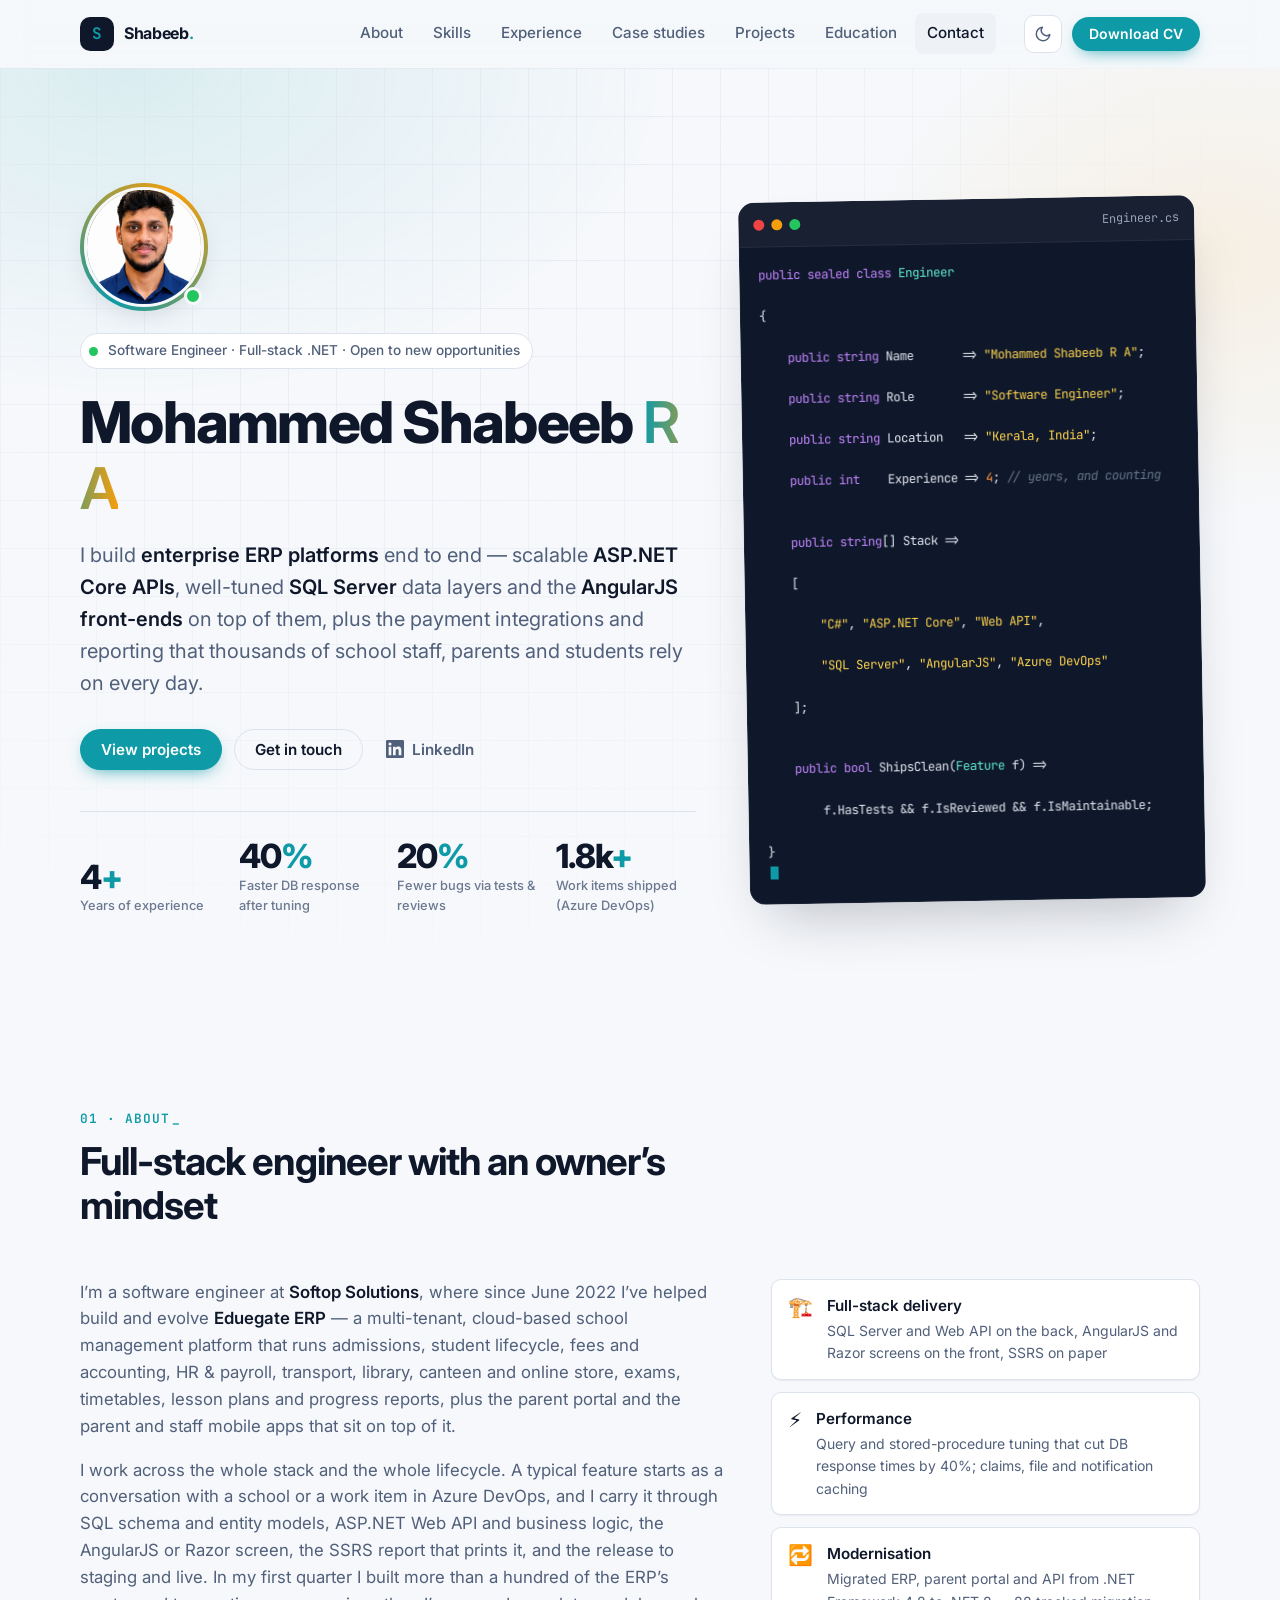
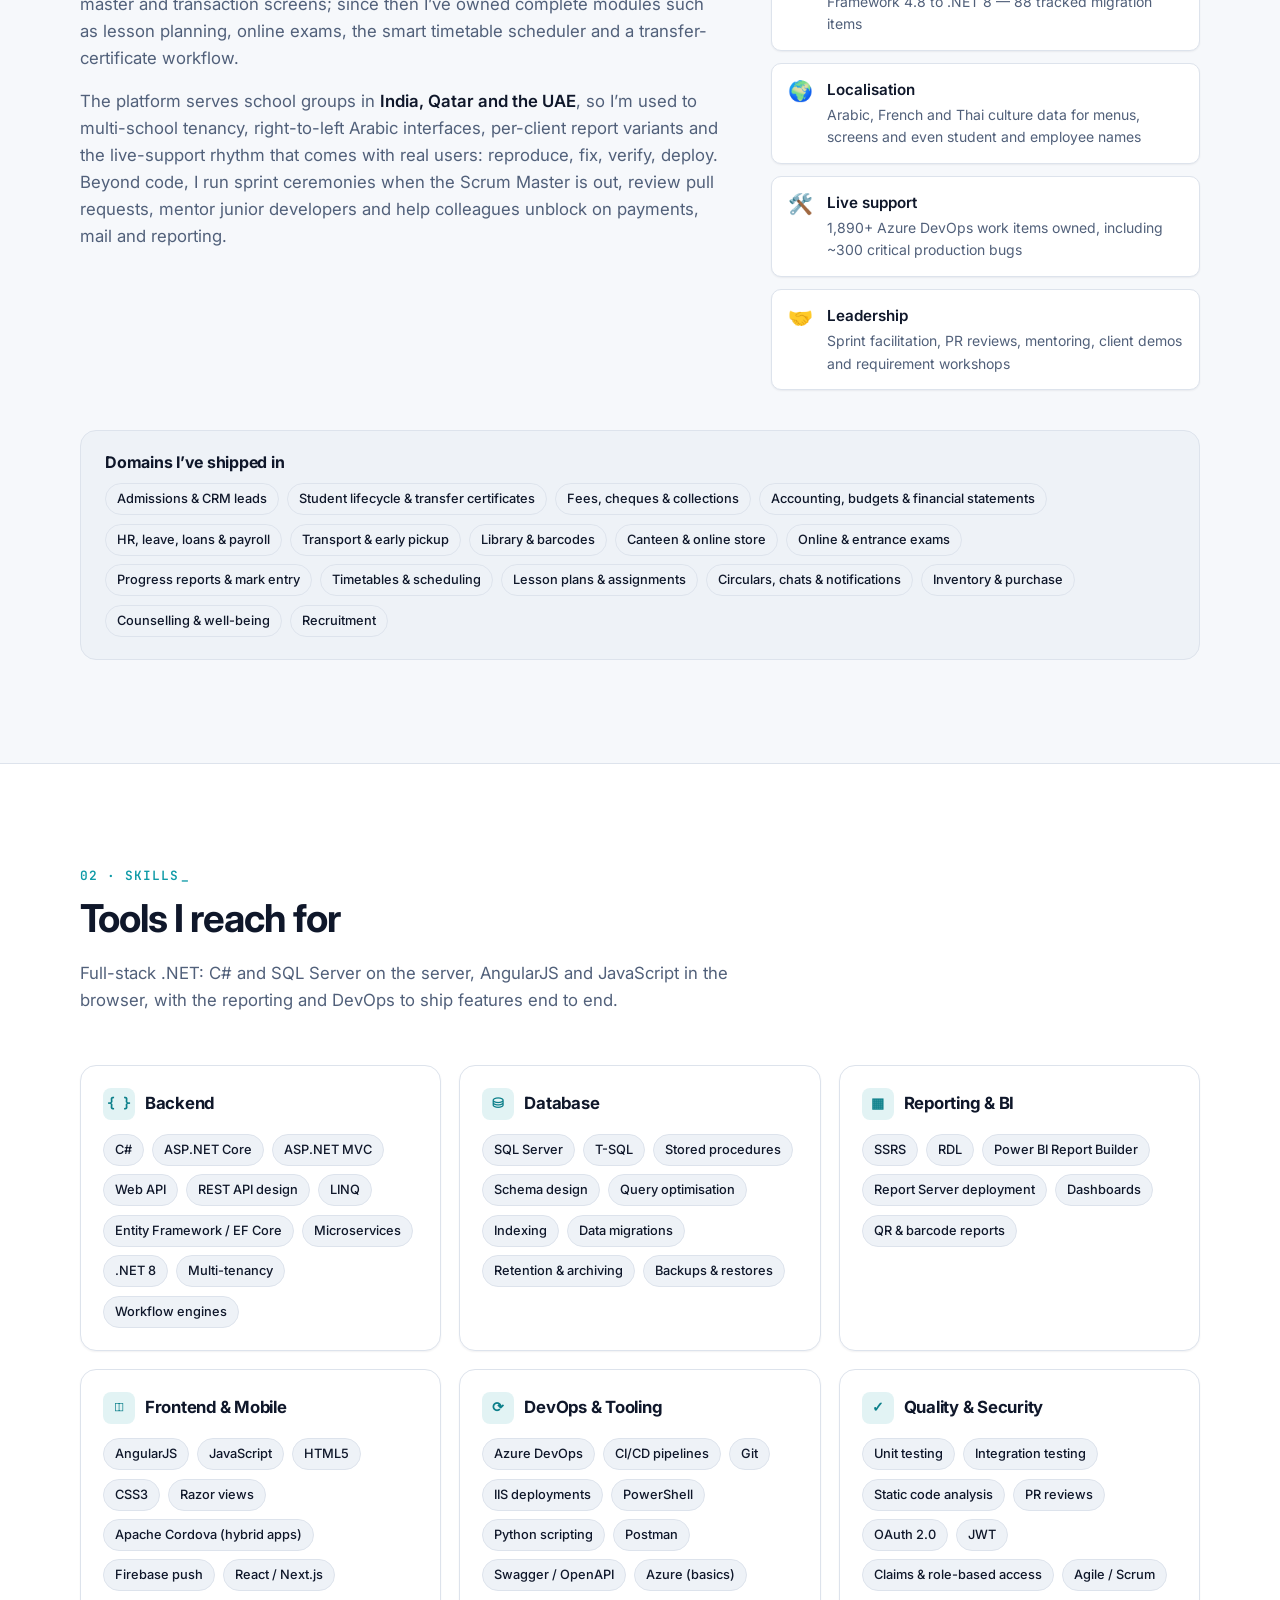
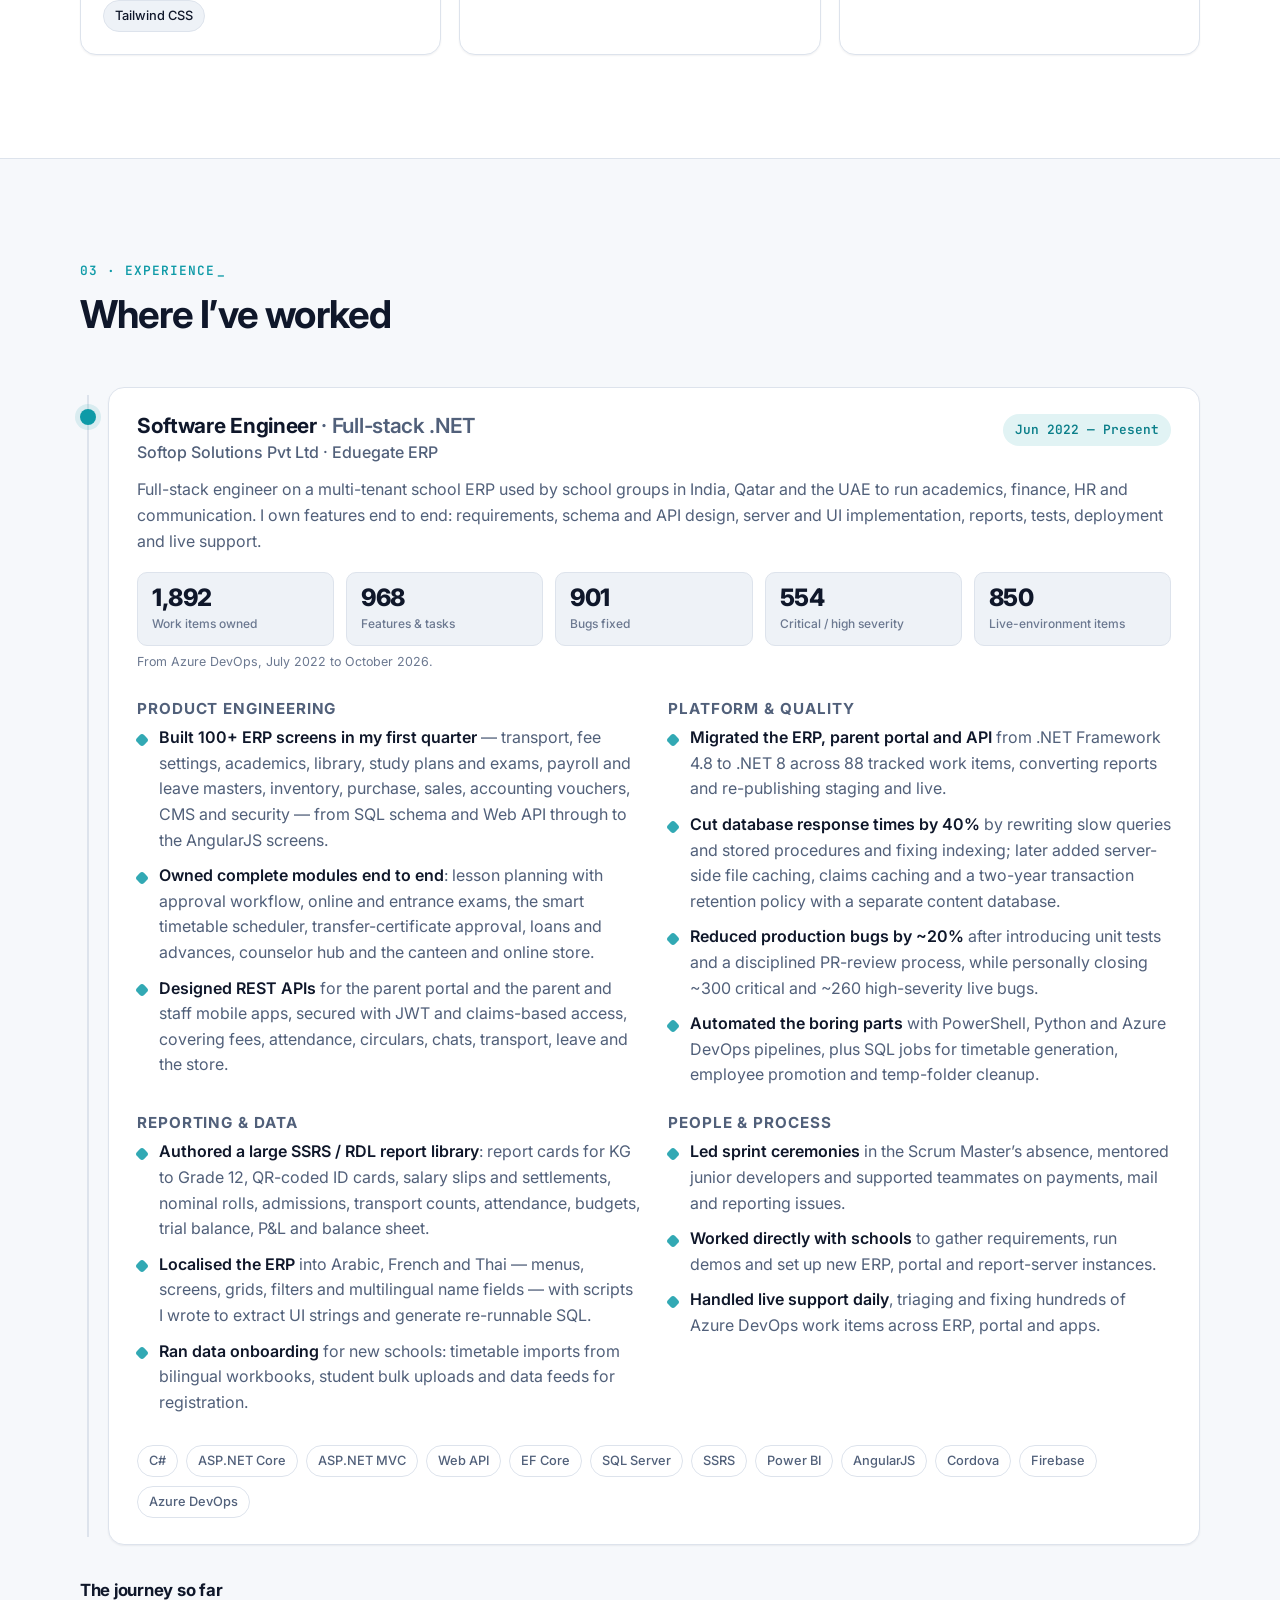
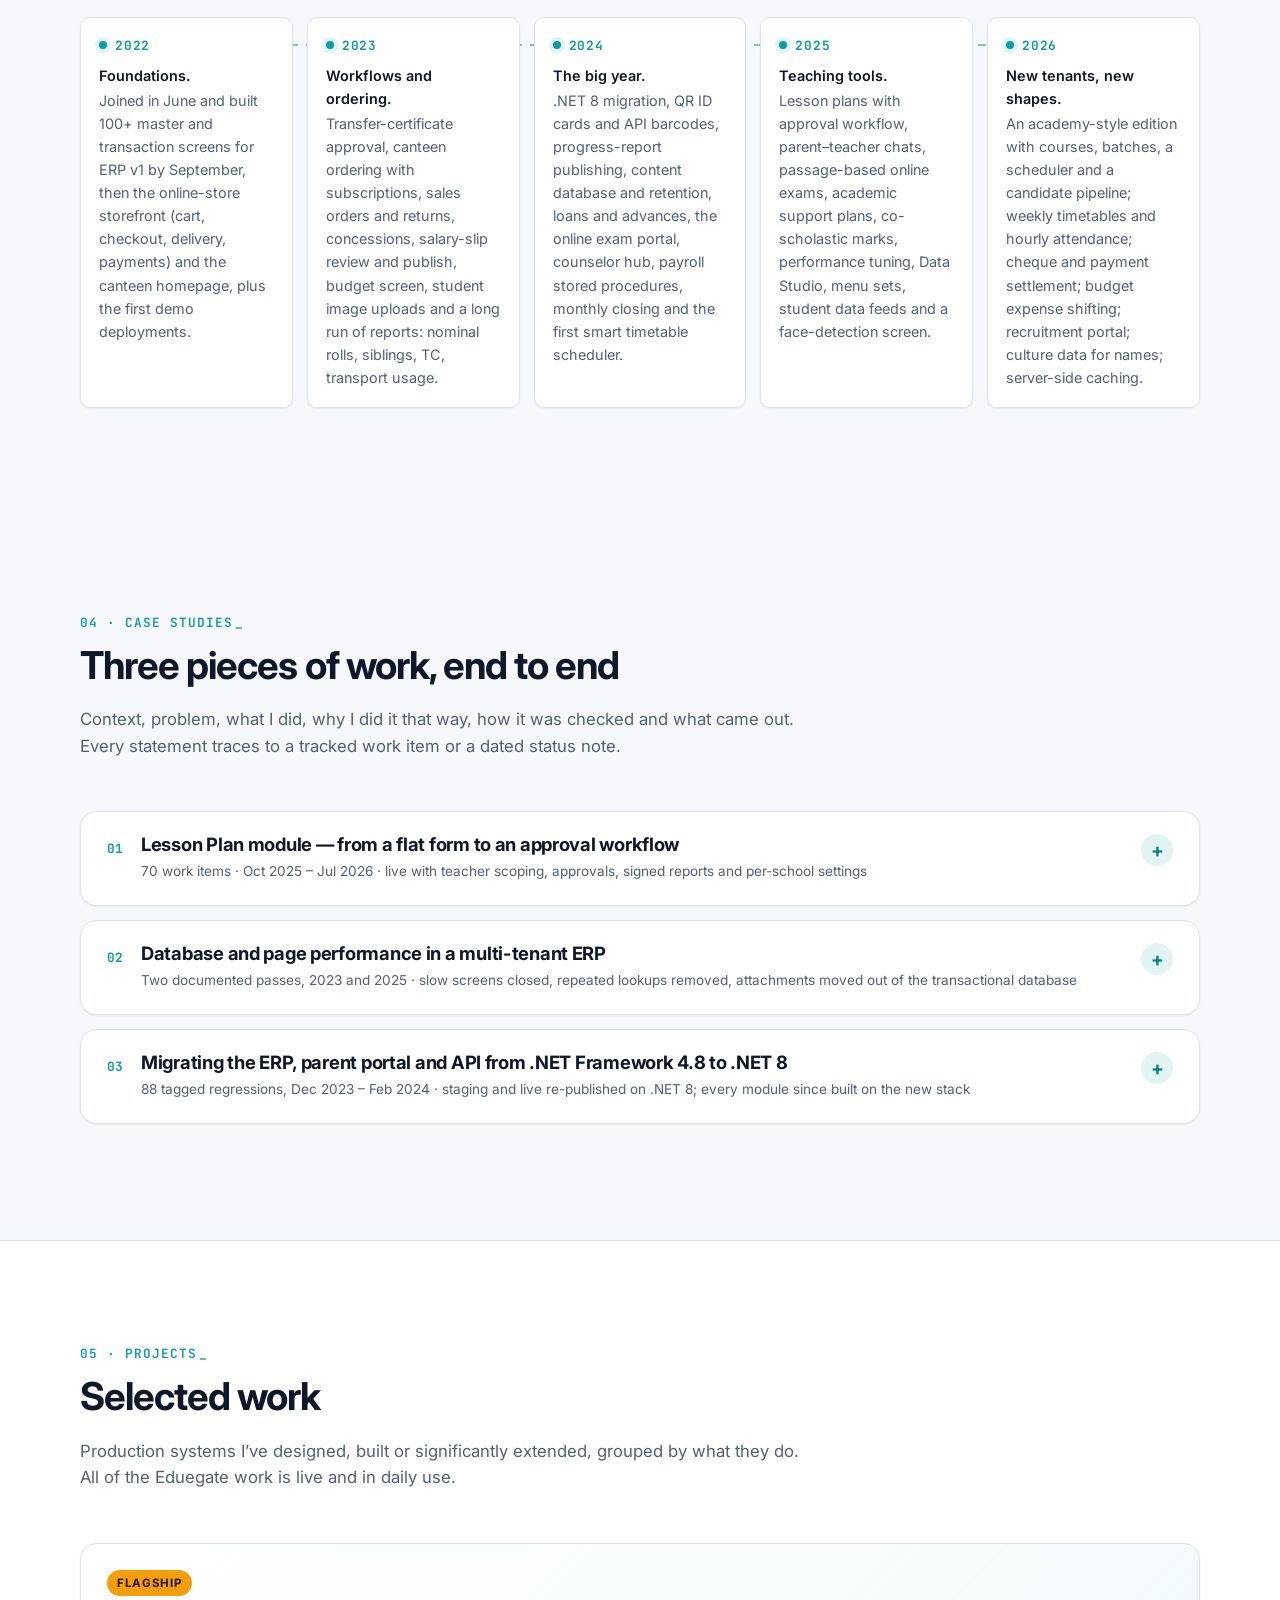
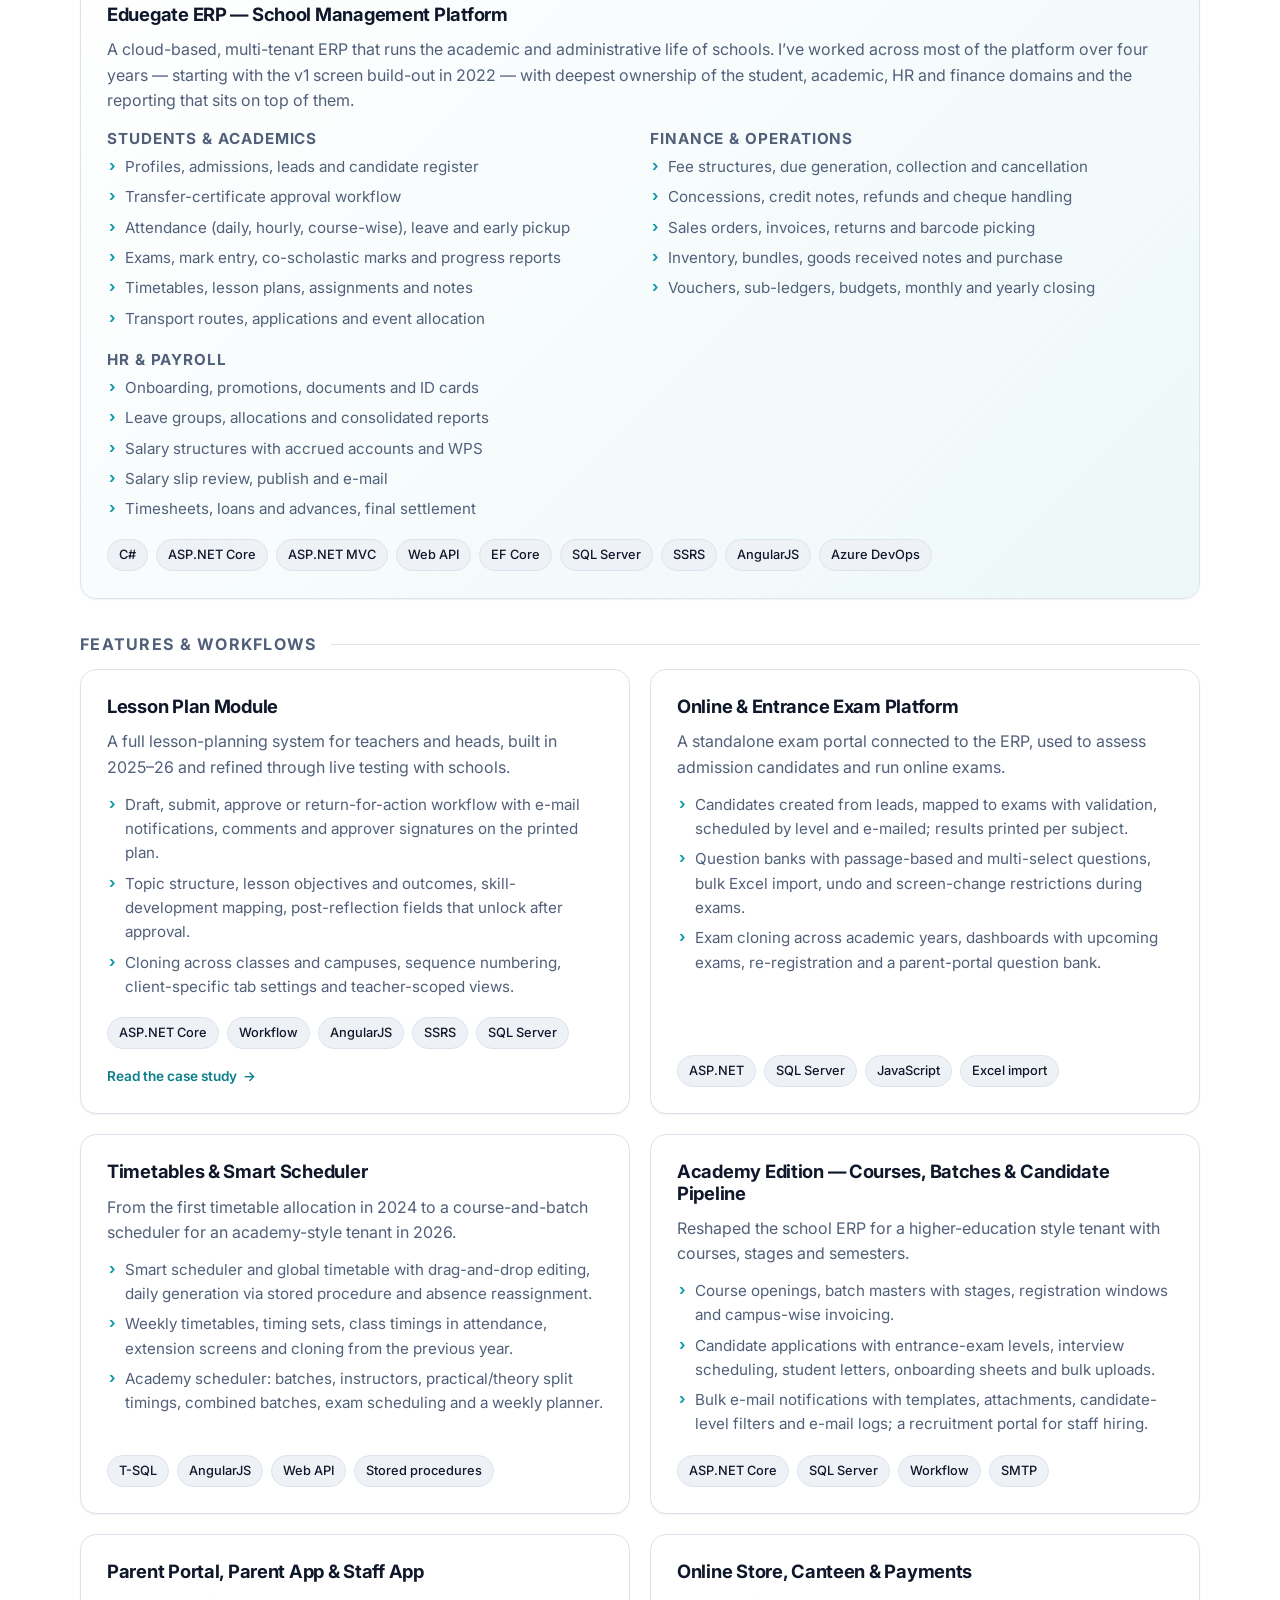
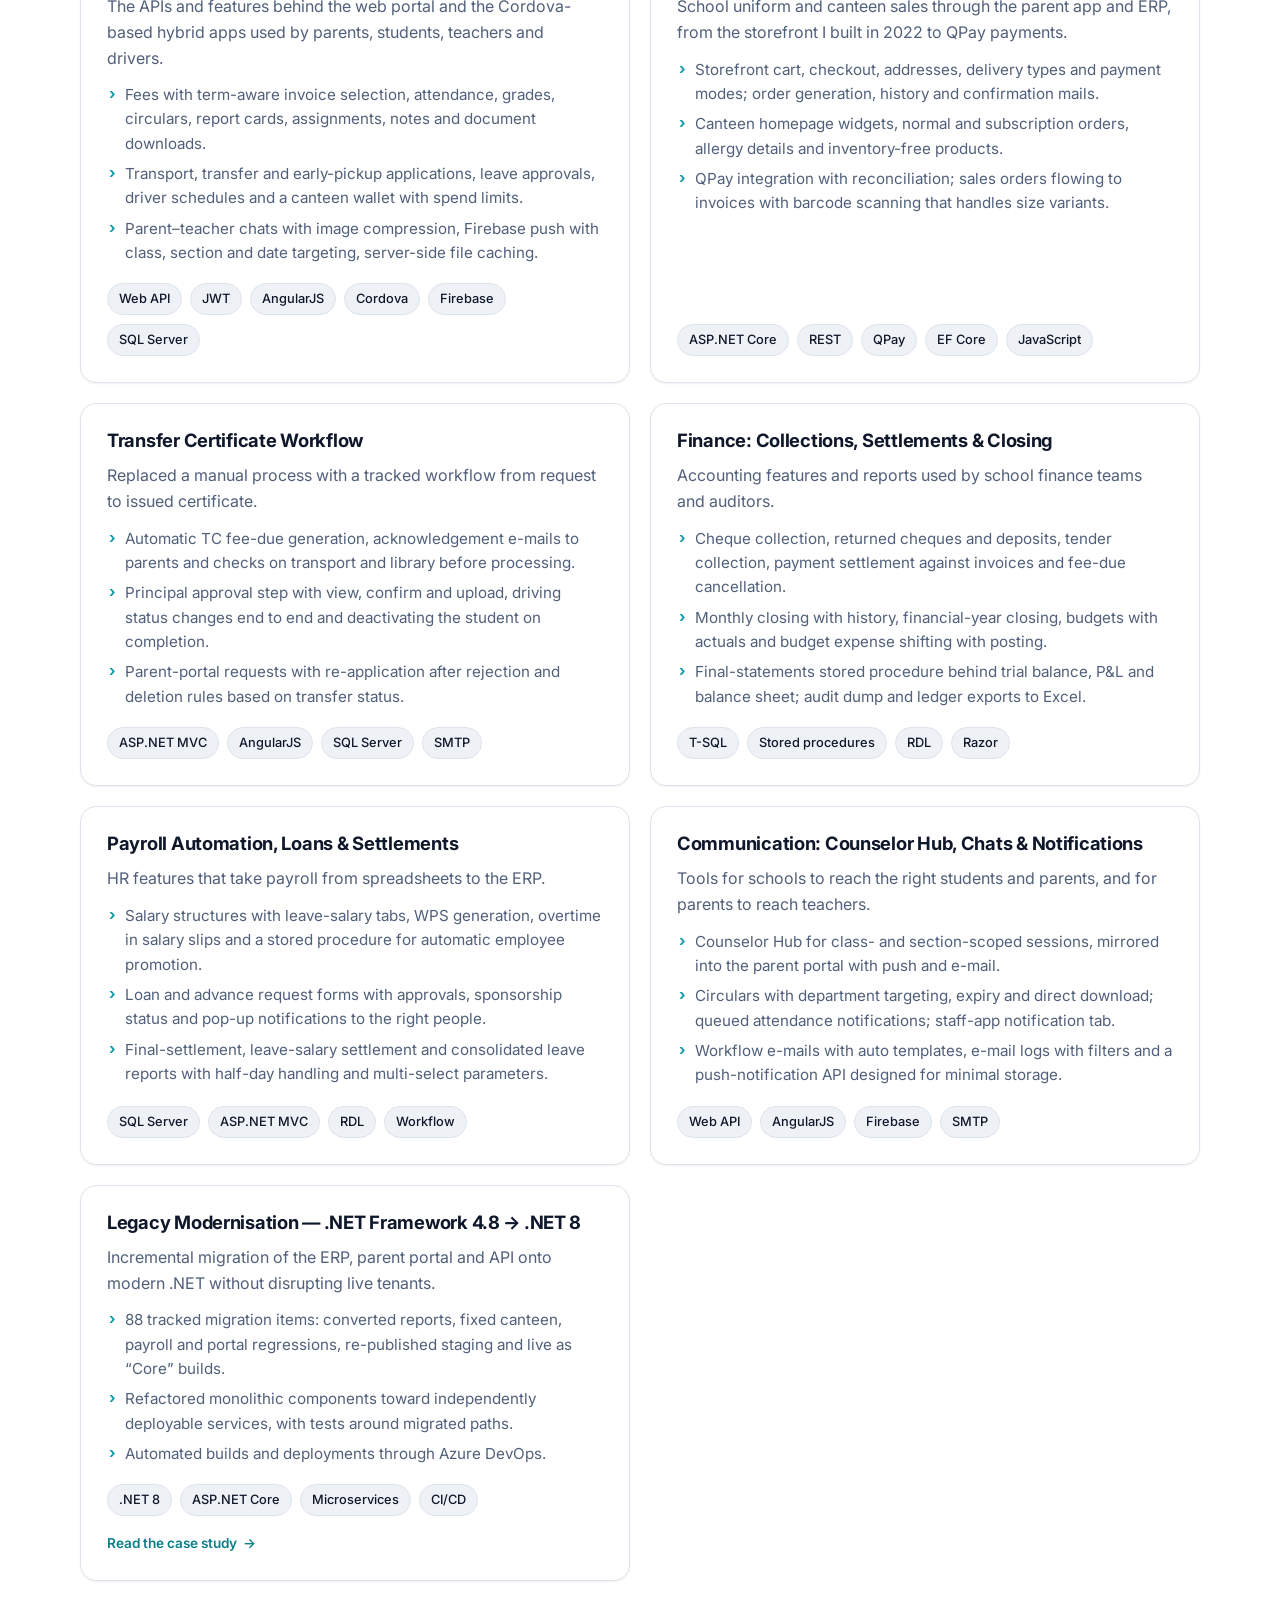
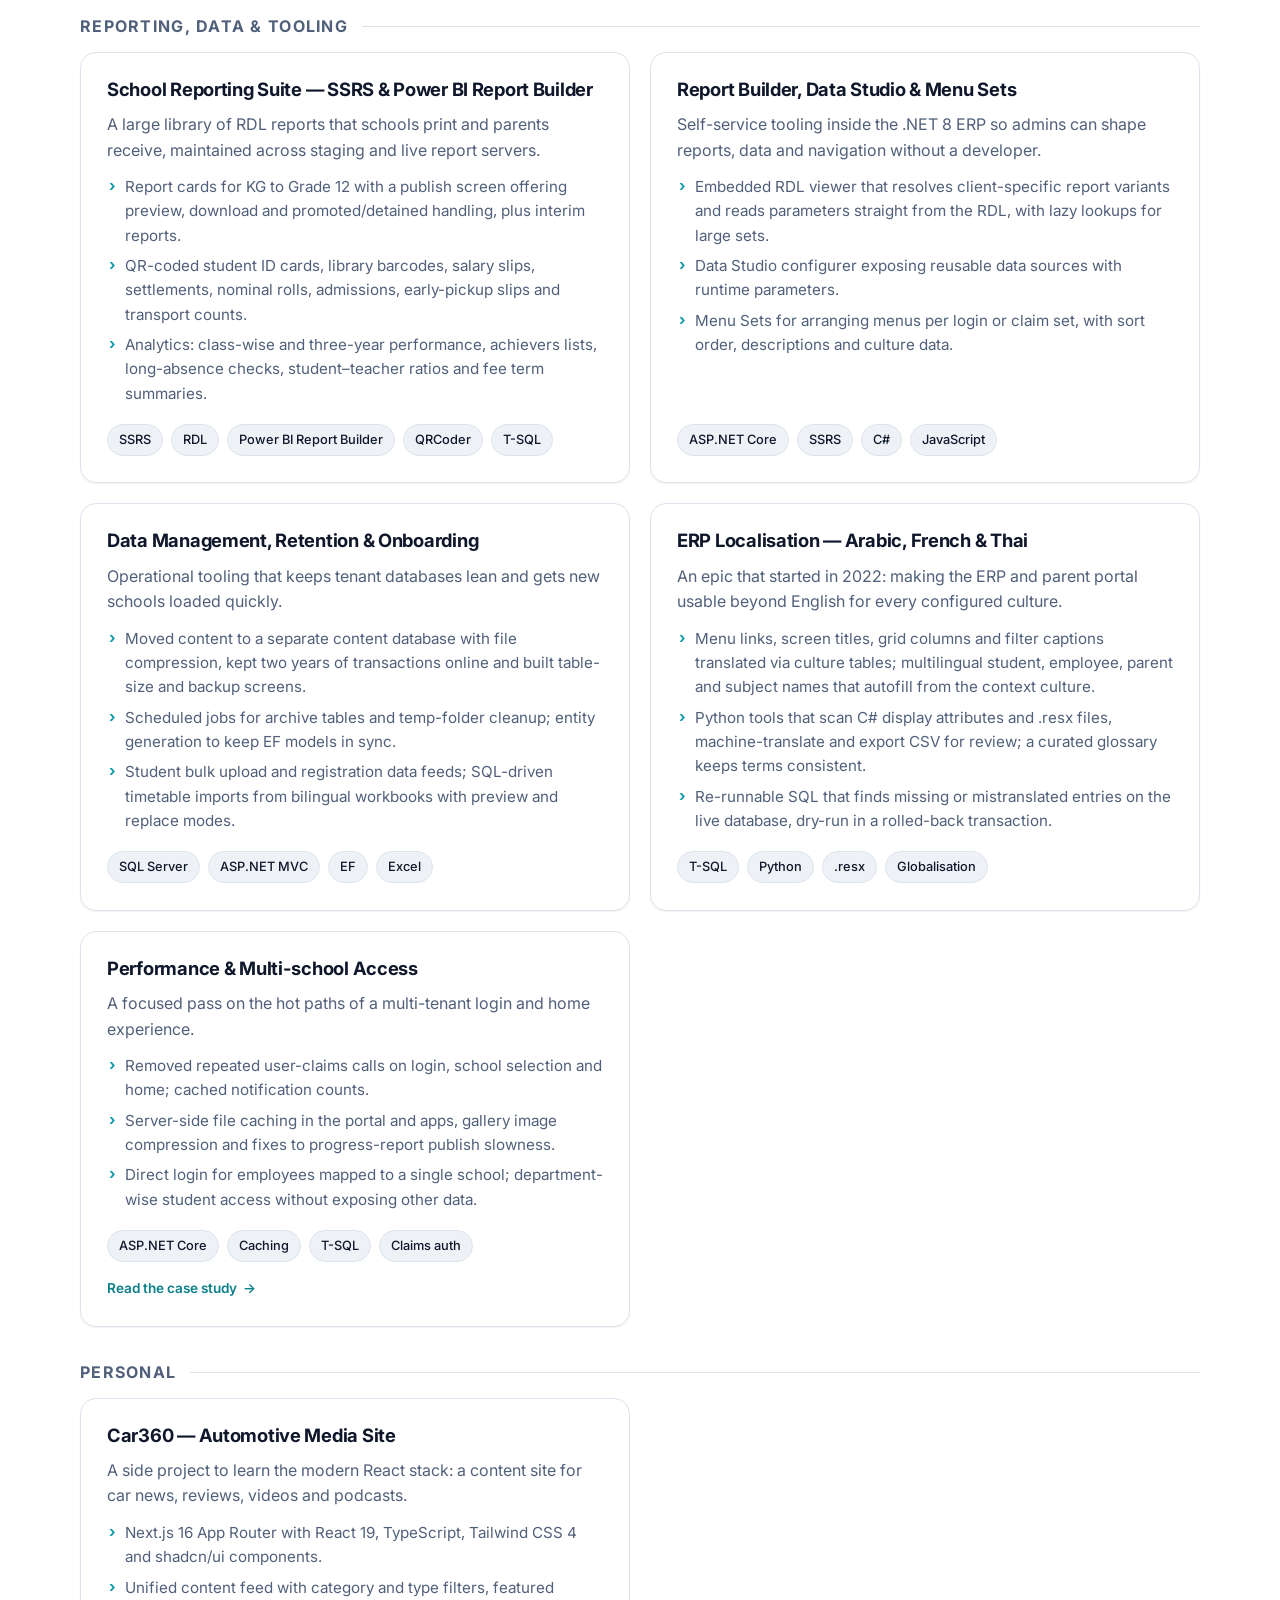
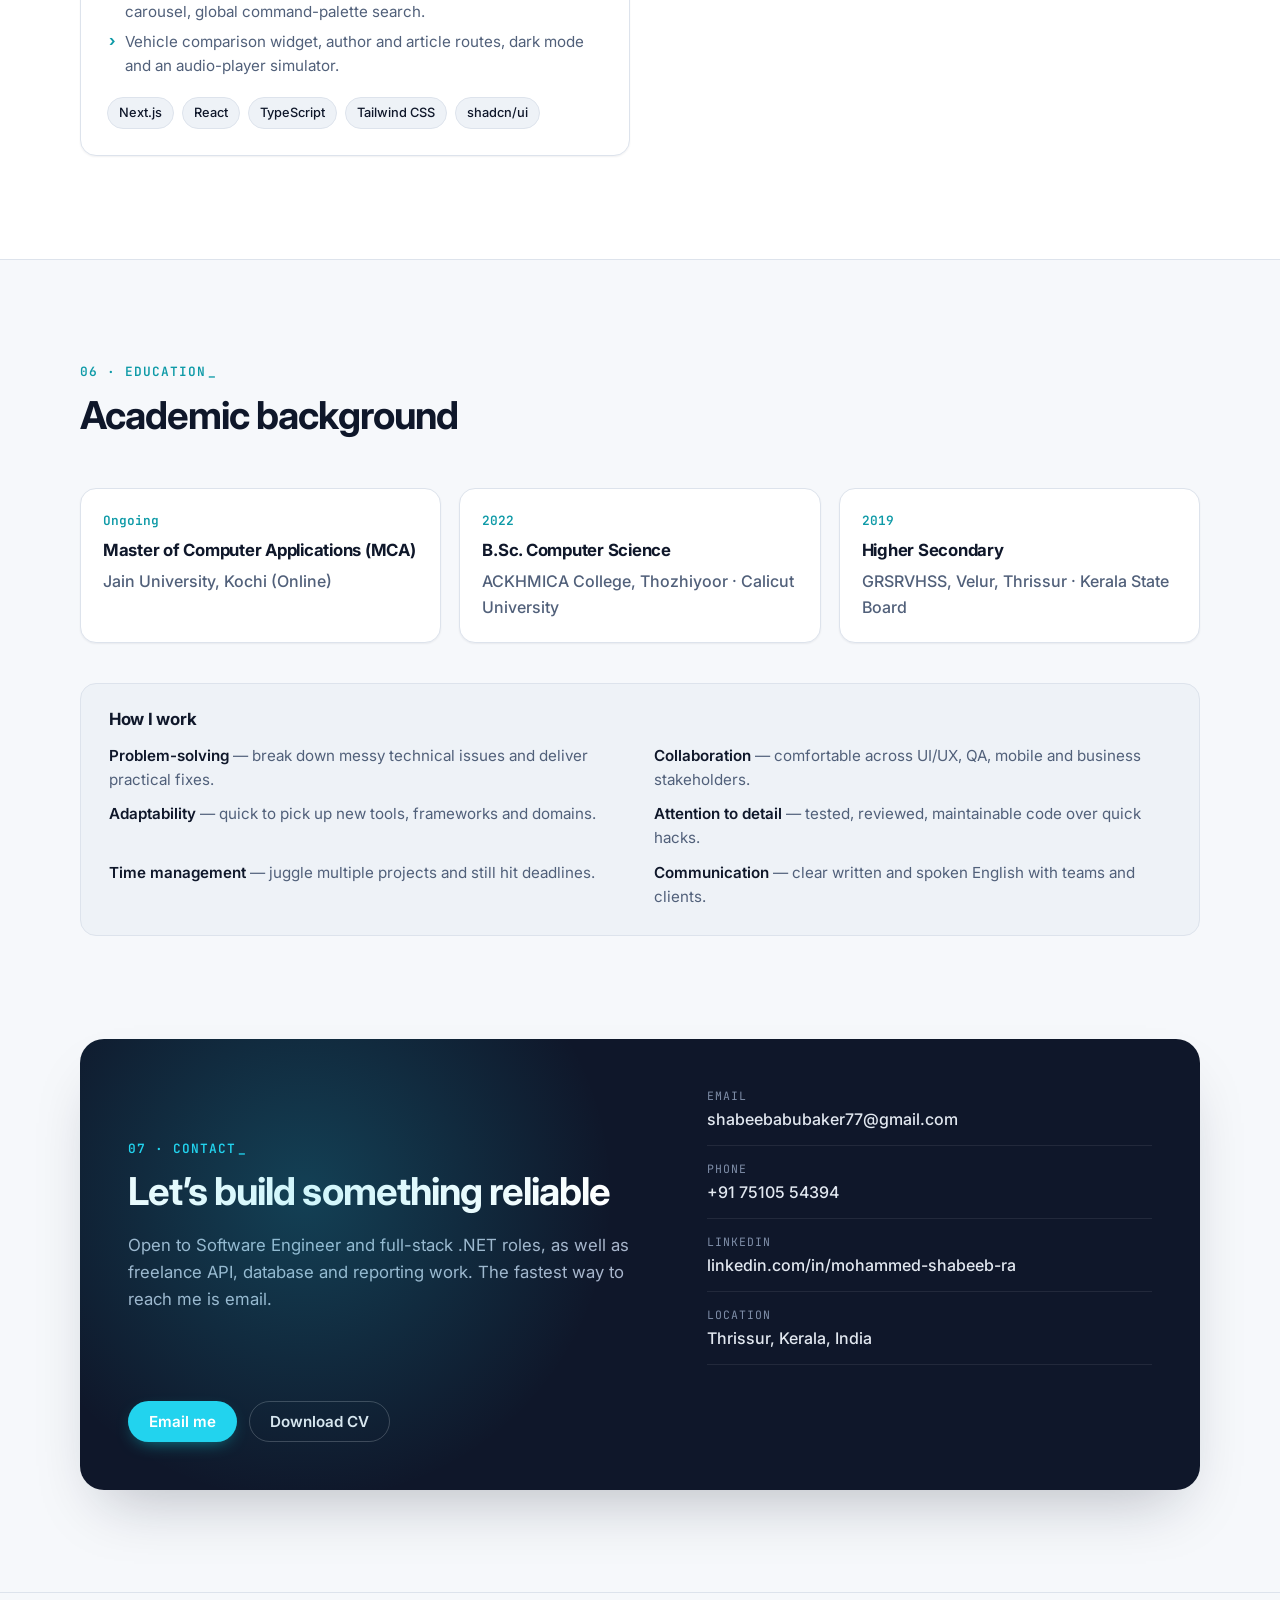
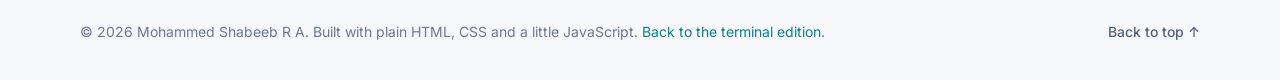
==== commit 94bcff98: "Add case studies section to both editions Three expandable studies between Experience and Projects: " ====
--- a/light/index.html
+++ b/light/index.html
@@ -8,9 +8,9 @@
   <meta property="og:title" content="Mohammed Shabeeb R A · Software Engineer" />
   <meta property="og:description" content="Full-stack Software Engineer: 4+ years building school ERP platforms end to end with C#, ASP.NET Core, SQL Server and AngularJS." />
   <meta property="og:type" content="website" />
-  <link rel="canonical" href="https://YOUR-DOMAIN.example/light/" />
-  <meta property="og:url" content="https://YOUR-DOMAIN.example/light/" />
-  <meta property="og:image" content="https://YOUR-DOMAIN.example/assets/og-image.png" />
+  <link rel="canonical" href="https://mohammedshabeebra.github.io/portfolio/light/" />
+  <meta property="og:url" content="https://mohammedshabeebra.github.io/portfolio/light/" />
+  <meta property="og:image" content="https://mohammedshabeebra.github.io/portfolio/assets/og-image.png" />
   <meta property="og:image:width" content="1200" />
   <meta property="og:image:height" content="630" />
   <meta property="og:image:alt" content="Mohammed Shabeeb R A, Software Engineer, Full-stack .NET" />
@@ -18,7 +18,7 @@
   <meta name="twitter:card" content="summary_large_image" />
   <meta name="twitter:title" content="Mohammed Shabeeb R A · Software Engineer" />
   <meta name="twitter:description" content="Full-stack .NET engineer: 4+ years building school ERP platforms end to end." />
-  <meta name="twitter:image" content="https://YOUR-DOMAIN.example/assets/og-image.png" />
+  <meta name="twitter:image" content="https://mohammedshabeebra.github.io/portfolio/assets/og-image.png" />
   <meta name="theme-color" content="#09090c" />
   <link rel="icon" href="../assets/favicon.svg" type="image/svg+xml" />
   <link rel="icon" href="../assets/favicon-32.png" sizes="32x32" type="image/png" />
@@ -30,8 +30,8 @@
   "name": "Mohammed Shabeeb R A",
   "jobTitle": "Software Engineer",
   "description": "Full-stack .NET software engineer with 4+ years building multi-tenant school ERP platforms, REST APIs, SQL Server data layers and SSRS reporting.",
-  "url": "https://YOUR-DOMAIN.example/",
-  "image": "https://YOUR-DOMAIN.example/assets/profile.jpg",
+  "url": "https://mohammedshabeebra.github.io/portfolio/",
+  "image": "https://mohammedshabeebra.github.io/portfolio/assets/profile.jpg",
   "email": "mailto:shabeebabubaker77@gmail.com",
   "telephone": "+91 75105 54394",
   "sameAs": [
@@ -72,7 +72,7 @@
   <link rel="preconnect" href="https://fonts.googleapis.com" />
   <link rel="preconnect" href="https://fonts.gstatic.com" crossorigin />
   <link href="https://fonts.googleapis.com/css2?family=Inter:wght@400;500;600;700;800&family=JetBrains+Mono:wght@400;500;600&display=swap" rel="stylesheet" />
-  <link rel="stylesheet" href="styles.css?v=20261023e" />
+  <link rel="stylesheet" href="styles.css?v=20261024b" />
   <script>
     // Apply saved theme before paint to avoid a flash.
     (function () {
@@ -103,6 +103,7 @@
           <li><a href="#about">About</a></li>
           <li><a href="#skills">Skills</a></li>
           <li><a href="#experience">Experience</a></li>
+          <li><a href="#cases">Case studies</a></li>
           <li><a href="#projects">Projects</a></li>
           <li><a href="#education">Education</a></li>
           <li><a href="#contact">Contact</a></li>
@@ -144,10 +145,10 @@
             </a>
           </div>
           <dl class="hero-stats">
-            <div><dt>Years of experience</dt><dd><span class="count" data-count="4">0</span><span class="accent">+</span></dd></div>
-            <div><dt>Faster DB response after tuning</dt><dd><span class="count" data-count="40">0</span><span class="accent">%</span></dd></div>
-            <div><dt>Fewer bugs via tests &amp; reviews</dt><dd><span class="count" data-count="20">0</span><span class="accent">%</span></dd></div>
-            <div><dt>Work items shipped (Azure DevOps)</dt><dd><span class="count" data-count="1.8" data-decimals="1">0</span>k<span class="accent">+</span></dd></div>
+            <div><dt>Years of experience</dt><dd><span class="count" data-count="4">4</span><span class="accent">+</span></dd></div>
+            <div><dt>Faster DB response after tuning</dt><dd><span class="count" data-count="40">40</span><span class="accent">%</span></dd></div>
+            <div><dt>Fewer bugs via tests &amp; reviews</dt><dd><span class="count" data-count="20">20</span><span class="accent">%</span></dd></div>
+            <div><dt>Work items shipped (Azure DevOps)</dt><dd><span class="count" data-count="1.8" data-decimals="1">1.8</span>k<span class="accent">+</span></dd></div>
           </dl>
         </div>
 
@@ -325,11 +326,11 @@
               </p>
 
               <dl class="numbers">
-                <div><dt>Work items owned</dt><dd class="count" data-count="1892">0</dd></div>
-                <div><dt>Features &amp; tasks</dt><dd class="count" data-count="968">0</dd></div>
-                <div><dt>Bugs fixed</dt><dd class="count" data-count="901">0</dd></div>
-                <div><dt>Critical / high severity</dt><dd class="count" data-count="554">0</dd></div>
-                <div><dt>Live-environment items</dt><dd class="count" data-count="850">0</dd></div>
+                <div><dt>Work items owned</dt><dd class="count" data-count="1892">1,892</dd></div>
+                <div><dt>Features &amp; tasks</dt><dd class="count" data-count="968">968</dd></div>
+                <div><dt>Bugs fixed</dt><dd class="count" data-count="901">901</dd></div>
+                <div><dt>Critical / high severity</dt><dd class="count" data-count="554">554</dd></div>
+                <div><dt>Live-environment items</dt><dd class="count" data-count="850">850</dd></div>
               </dl>
               <p class="numbers-note">From Azure DevOps, July 2022 to October 2026.</p>
 
@@ -405,11 +406,177 @@
       </div>
     </section>
 
+    <!-- ============ CASE STUDIES ============ -->
+    <section id="cases" class="section">
+      <div class="container">
+        <div class="section-head reveal">
+          <p class="section-kicker">04 · Case studies</p>
+          <h2>Three pieces of work, end to end</h2>
+          <p class="section-lede">Context, problem, what I did, why I did it that way, how it was checked and what came out. Every statement traces to a tracked work item or a dated status note.</p>
+        </div>
+
+        <details class="case reveal" id="case-lesson-plan">
+          <summary>
+            <span class="case-index">01</span>
+            <span class="case-title">
+              <h3>Lesson Plan module — from a flat form to an approval workflow</h3>
+              <span class="case-outcome">70 work items · Oct 2025 – Jul 2026 · live with teacher scoping, approvals, signed reports and per-school settings</span>
+            </span>
+            <span class="case-toggle" aria-hidden="true"></span>
+          </summary>
+          <div class="case-body">
+            <div class="case-part">
+              <h4>Context</h4>
+              <p>Teachers plan lessons per class, subject and topic; heads of section review them; parents see approved plans in the portal and app. A simple Lesson Plan screen had existed since the 2022 build-out, but it was a flat entry with no review step.</p>
+            </div>
+            <div class="case-part">
+              <h4>Problem</h4>
+              <p>Schools wanted lesson plans to be a governed document: submitted by the teacher, approved by a head, printable with the approver’s signature, and hidden from others until approved. The old screen showed every subject to every teacher, had no draft state, no history and no notifications, and long content failed to save.</p>
+            </div>
+            <div class="case-part wide">
+              <h4>My contribution</h4>
+              <ul>
+                <li>Designed the approval workflow — Draft, Submitted, Approved or Action Required — with a workflow log, step comments and e-mail notifications on approval, return and resubmission.</li>
+                <li>Scoped the screen to the logged-in teacher: teacher auto-filled from the login, subjects and sections filtered through the class-subject and class-teacher mappings.</li>
+                <li>Restructured the content into chapters, topics, objectives and outcomes, with a skill-development list maintained by the heads.</li>
+                <li>Added post-reflection fields that unlock only after approval, cloning that resets state and comments, sequence numbers, date ranges and cross-campus class mapping.</li>
+                <li>Built the printable report with approver signature and date, and client-specific settings to enable or hide tabs per school.</li>
+                <li>Fixed the data-layer limits that broke long text in content fields.</li>
+              </ul>
+            </div>
+            <div class="case-part">
+              <h4>Technical choices</h4>
+              <ul>
+                <li>Reused the ERP’s workflow engine and e-mail templates instead of a bespoke state machine, so lesson plans behave like every other approval in the product.</li>
+                <li>Enforced teacher scoping in the query layer via the existing mappings, not in the UI, so the parent portal and reports inherit the same rules.</li>
+                <li>Kept per-school differences in a settings table so one codebase serves every tenant.</li>
+              </ul>
+            </div>
+            <div class="case-part">
+              <h4>Validation</h4>
+              <p>A structured live-testing round with a school produced a consolidated feedback item and 39 tracked bugs between December 2025 and July 2026, each retested by QA. Workflow e-mails were re-verified after a regression.</p>
+            </div>
+            <div class="case-part">
+              <h4>Outcome</h4>
+              <p>The module is live with the approval workflow, teacher scoping, printable approved plans and per-school configuration, and is now the pattern for other approval-based features.</p>
+            </div>
+            <div class="case-part">
+              <h4>Evidence</h4>
+              <p>70 Azure DevOps work items (31 tasks, 39 bugs) spanning October 2025 to July 2026. No product screenshots are shown here; the workflow and data model are described rather than pictured.</p>
+            </div>
+          </div>
+        </details>
+
+        <details class="case reveal" id="case-performance">
+          <summary>
+            <span class="case-index">02</span>
+            <span class="case-title">
+              <h3>Database and page performance in a multi-tenant ERP</h3>
+              <span class="case-outcome">Two documented passes, 2023 and 2025 · slow screens closed, repeated lookups removed, attachments moved out of the transactional database</span>
+            </span>
+            <span class="case-toggle" aria-hidden="true"></span>
+          </summary>
+          <div class="case-body">
+            <div class="case-part">
+              <h4>Context</h4>
+              <p>Each school group runs on its own SQL Server database that accumulates years of fee, attendance, payroll and document data. The ERP, parent portal and mobile apps all read from it, and attachments were stored inside the same database.</p>
+            </div>
+            <div class="case-part">
+              <h4>Problem</h4>
+              <p>In October 2023 the Student, Student Application and Employee edit screens and the Staff Attendance screen had become too slow on the largest tenants, and large uploads timed out before users saw a result. In July 2025 user claims were being fetched on every page, the activity stream listed everything unfiltered and notification counts were recomputed on each request.</p>
+            </div>
+            <div class="case-part wide">
+              <h4>My contribution</h4>
+              <ul>
+                <li>Rewrote the slow queries and stored procedures behind the edit screens and attendance listing and fixed indexing on the large tenant tables.</li>
+                <li>Ran the 2025 performance pass: removed the repeated claims call from login, school selection and home; filtered the activity stream; fixed the staff-attendance query; cached notification counts.</li>
+                <li>Introduced data retention: inventoried table sizes, moved attachment content to a separate content database with compression on save, and set a two-year online window for transaction rows.</li>
+                <li>Added server-side file caching for the parent portal and apps, compressed gallery and chat images on save, and scheduled temp-folder cleanup on the database server.</li>
+              </ul>
+            </div>
+            <div class="case-part">
+              <h4>Technical choices</h4>
+              <ul>
+                <li>Measure first: the table-size inventory decided what to move or archive before any code changed.</li>
+                <li>Fix the query shape before adding caches; cache only data read on every request that changes rarely.</li>
+                <li>Move binary content out of the OLTP database rather than tuning around it, so backups, restores and index maintenance shrink too.</li>
+                <li>Retention as a scheduled job with an archive, not a one-off delete.</li>
+              </ul>
+            </div>
+            <div class="case-part">
+              <h4>Validation</h4>
+              <p>The 2023 slow-screen bugs were retested by QA on the affected tenants and closed. The 2025 items were tracked one by one in the daily status notes until each listing behaved correctly.</p>
+            </div>
+            <div class="case-part">
+              <h4>Outcome</h4>
+              <p>Edit and attendance screens returned to acceptable speed on the largest tenants; login and home stopped re-fetching claims; attachments now live outside the transactional database and transaction tables hold two years online.</p>
+            </div>
+            <div class="case-part">
+              <h4>Evidence</h4>
+              <p>Dated work items for each slow screen, the retention tasks and the caching work, plus the July 2025 status notes. Query changes are described in general terms; no client data or internal schemas are shown.</p>
+            </div>
+          </div>
+        </details>
+
+        <details class="case reveal" id="case-migration">
+          <summary>
+            <span class="case-index">03</span>
+            <span class="case-title">
+              <h3>Migrating the ERP, parent portal and API from .NET Framework 4.8 to .NET 8</h3>
+              <span class="case-outcome">88 tagged regressions, Dec 2023 – Feb 2024 · staging and live re-published on .NET 8; every module since built on the new stack</span>
+            </span>
+            <span class="case-toggle" aria-hidden="true"></span>
+          </summary>
+          <div class="case-body">
+            <div class="case-part">
+              <h4>Context</h4>
+              <p>The ERP, parent portal and shared API were built on .NET Framework 4.8 with ASP.NET MVC, Web API, Entity Framework 6 and AngularJS front-ends on IIS. In late 2023 the platform moved to .NET 8 for long-term support, performance and hosting flexibility.</p>
+            </div>
+            <div class="case-part">
+              <h4>Problem</h4>
+              <p>A large multi-module monolith had to keep serving live schools while being ported. The hard parts were where the frameworks differ: request pipeline and sessions, authentication and claims, entity model generation, file upload and download, SSRS report rendering, the payment gateway and mail, and a front-end bundling step the old framework had provided.</p>
+            </div>
+            <div class="case-part wide">
+              <h4>My contribution</h4>
+              <ul>
+                <li>Worked the migration fix queue daily from December 2023 to February 2024: 88 regressions tagged for the migration, 85 closed, across canteen orders and invoices, salary slips, parent-portal login, fee payment and mail, credit notes and concessions, fee due generation and refunds, timesheets, OTP, exports and slow uploads.</li>
+                <li>Converted reports for the new report server and set up the staging and live report servers.</li>
+                <li>Published the .NET 8 builds of the ERP, parent portal and API to staging and then live.</li>
+                <li>Added a front-end bundling step for the ERP’s JavaScript and CSS, and regenerated entity models for the new data layer.</li>
+                <li>Built later modules directly on .NET 8: the Report Builder with an embedded RDL viewer, Data Studio, Lesson Plans and the academy scheduler.</li>
+              </ul>
+            </div>
+            <div class="case-part">
+              <h4>Technical choices</h4>
+              <ul>
+                <li>Incremental, module-by-module porting with a parallel staging environment and its own report server rather than a single cut-over.</li>
+                <li>Kept the AngularJS front-ends and ported the controllers and services behind them, limiting the change surface.</li>
+                <li>Regression intake through a dedicated DevOps tag so migration defects were triaged apart from normal support.</li>
+                <li>Generated Entity Framework Core models from the database instead of hand-porting the EF6 classes.</li>
+              </ul>
+            </div>
+            <div class="case-part">
+              <h4>Validation</h4>
+              <p>Every migrated module went through staging publish, QA and the tagged regression queue. Live payments were re-verified against the gateway’s staging endpoint before go-live.</p>
+            </div>
+            <div class="case-part">
+              <h4>Outcome</h4>
+              <p>The ERP, parent portal and API were live on .NET 8 by early February 2024, and all product work since has been on the new stack.</p>
+            </div>
+            <div class="case-part">
+              <h4>Evidence</h4>
+              <p>The 88-item regression count and its date range in Azure DevOps, dated publish notes, and the modules built on the new runtime afterwards. Architecture is described generically; no internal code or URLs are shown.</p>
+            </div>
+          </div>
+        </details>
+      </div>
+    </section>
+
     <!-- ============ PROJECTS ============ -->
     <section id="projects" class="section section-alt">
       <div class="container">
         <div class="section-head reveal">
-          <p class="section-kicker">04 · Projects</p>
+          <p class="section-kicker">05 · Projects</p>
           <h2>Selected work</h2>
           <p class="section-lede">Production systems I’ve designed, built or significantly extended, grouped by what they do. All of the Eduegate work is live and in daily use.</p>
         </div>
@@ -473,6 +640,7 @@
               <li>Cloning across classes and campuses, sequence numbering, client-specific tab settings and teacher-scoped views.</li>
             </ul>
             <ul class="tags"><li>ASP.NET Core</li><li>Workflow</li><li>AngularJS</li><li>SSRS</li><li>SQL Server</li></ul>
+                      <a class="card-link" href="#case-lesson-plan">Read the case study <span aria-hidden="true">→</span></a>
           </article>
 
           <article class="project-card reveal">
@@ -583,6 +751,7 @@
               <li>Automated builds and deployments through Azure DevOps.</li>
             </ul>
             <ul class="tags"><li>.NET 8</li><li>ASP.NET Core</li><li>Microservices</li><li>CI/CD</li></ul>
+                      <a class="card-link" href="#case-migration">Read the case study <span aria-hidden="true">→</span></a>
           </article>
         </div>
 
@@ -641,6 +810,7 @@
               <li>Direct login for employees mapped to a single school; department-wise student access without exposing other data.</li>
             </ul>
             <ul class="tags"><li>ASP.NET Core</li><li>Caching</li><li>T-SQL</li><li>Claims auth</li></ul>
+                      <a class="card-link" href="#case-performance">Read the case study <span aria-hidden="true">→</span></a>
           </article>
         </div>
 
@@ -664,7 +834,7 @@
     <section id="education" class="section">
       <div class="container">
         <div class="section-head reveal">
-          <p class="section-kicker">05 · Education</p>
+          <p class="section-kicker">06 · Education</p>
           <h2>Academic background</h2>
         </div>
         <div class="edu-grid">
@@ -704,7 +874,7 @@
       <div class="container">
         <div class="contact-card reveal">
           <div>
-            <p class="section-kicker">06 · Contact</p>
+            <p class="section-kicker">07 · Contact</p>
             <h2>Let’s build something reliable</h2>
             <p class="section-lede">
               Open to Software Engineer and full-stack .NET roles, as well as freelance API, database and reporting work.
@@ -748,6 +918,6 @@
   <button class="to-top" type="button" aria-label="Back to top" title="Back to top">
     <svg viewBox="0 0 24 24" width="18" height="18" fill="none" stroke="currentColor" stroke-width="2.2" stroke-linecap="round" stroke-linejoin="round" aria-hidden="true"><path d="M12 19V5M5 12l7-7 7 7"/></svg>
   </button>
-  <script src="script.js?v=20261023e" defer></script>
+  <script src="script.js?v=20261024b" defer></script>
 </body>
 </html>
--- a/light/styles.css
+++ b/light/styles.css
@@ -653,3 +653,30 @@
 .to-top:hover { background: var(--accent); color: #fff; border-color: var(--accent); }
 @media (max-width: 600px) { .to-top { right: 16px; bottom: 16px; width: 42px; height: 42px; } }
 @media (prefers-reduced-motion: reduce) { .to-top { transform: none; } }
+
+/* ---------- Case studies (expandable) ---------- */
+.case { background: var(--surface); border: 1px solid var(--border); border-radius: var(--radius); box-shadow: var(--shadow-sm); margin-bottom: 14px; transition: border-color 0.2s ease, box-shadow 0.2s ease; }
+.case:hover, .case[open] { border-color: color-mix(in srgb, var(--accent) 45%, var(--border)); box-shadow: var(--shadow-md); }
+.case summary { list-style: none; cursor: pointer; display: flex; gap: 18px; align-items: flex-start; padding: 22px 26px; }
+.case summary::-webkit-details-marker { display: none; }
+.case summary:focus-visible { outline: 2px solid var(--accent); outline-offset: -2px; border-radius: var(--radius); }
+.case-index { font-family: var(--font-mono); font-size: 0.8rem; font-weight: 700; color: var(--accent); padding-top: 5px; }
+.case-title { flex: 1; display: flex; flex-direction: column; gap: 6px; min-width: 0; }
+.case-title h3 { margin: 0; font-size: 1.15rem; }
+.case-outcome { font-size: 0.85rem; color: var(--text-muted); }
+.case-toggle { width: 32px; height: 32px; flex: none; display: grid; place-items: center; border-radius: 50%; background: var(--accent-soft); color: var(--accent-strong); font-weight: 700; transition: transform 0.25s ease, background 0.2s ease, color 0.2s ease; }
+.case-toggle::before { content: "+"; font-size: 1.2rem; line-height: 1; }
+.case[open] .case-toggle { background: var(--accent); color: #fff; transform: rotate(45deg); }
+.case-body { padding: 20px 26px 26px; display: grid; grid-template-columns: 1fr 1fr; gap: 18px 28px; border-top: 1px solid var(--border); }
+.case[open] .case-body { animation: caseIn 0.35s ease; }
+@keyframes caseIn { from { opacity: 0; transform: translateY(-6px); } to { opacity: 1; transform: none; } }
+.case-part h4 { margin: 0 0 8px; }
+.case-part p, .case-part li { color: var(--text-muted); font-size: 0.95rem; margin: 0; }
+.case-part ul { display: grid; gap: 6px; }
+.case-part li { position: relative; padding-left: 18px; }
+.case-part li::before { content: "›"; position: absolute; left: 2px; top: -1px; color: var(--accent); font-weight: 700; }
+.case-part.wide { grid-column: 1 / -1; }
+@media (max-width: 760px) { .case-body { grid-template-columns: 1fr; } .case summary { padding: 18px; gap: 12px; } }
+.card-link { display: inline-flex; align-items: center; gap: 6px; margin-top: 4px; font-size: 0.85rem; font-weight: 600; color: var(--accent-strong); transition: gap 0.2s ease; }
+.card-link:hover { text-decoration: none; gap: 10px; }
+@media (prefers-reduced-motion: reduce) { .case[open] .case-body { animation: none; } }
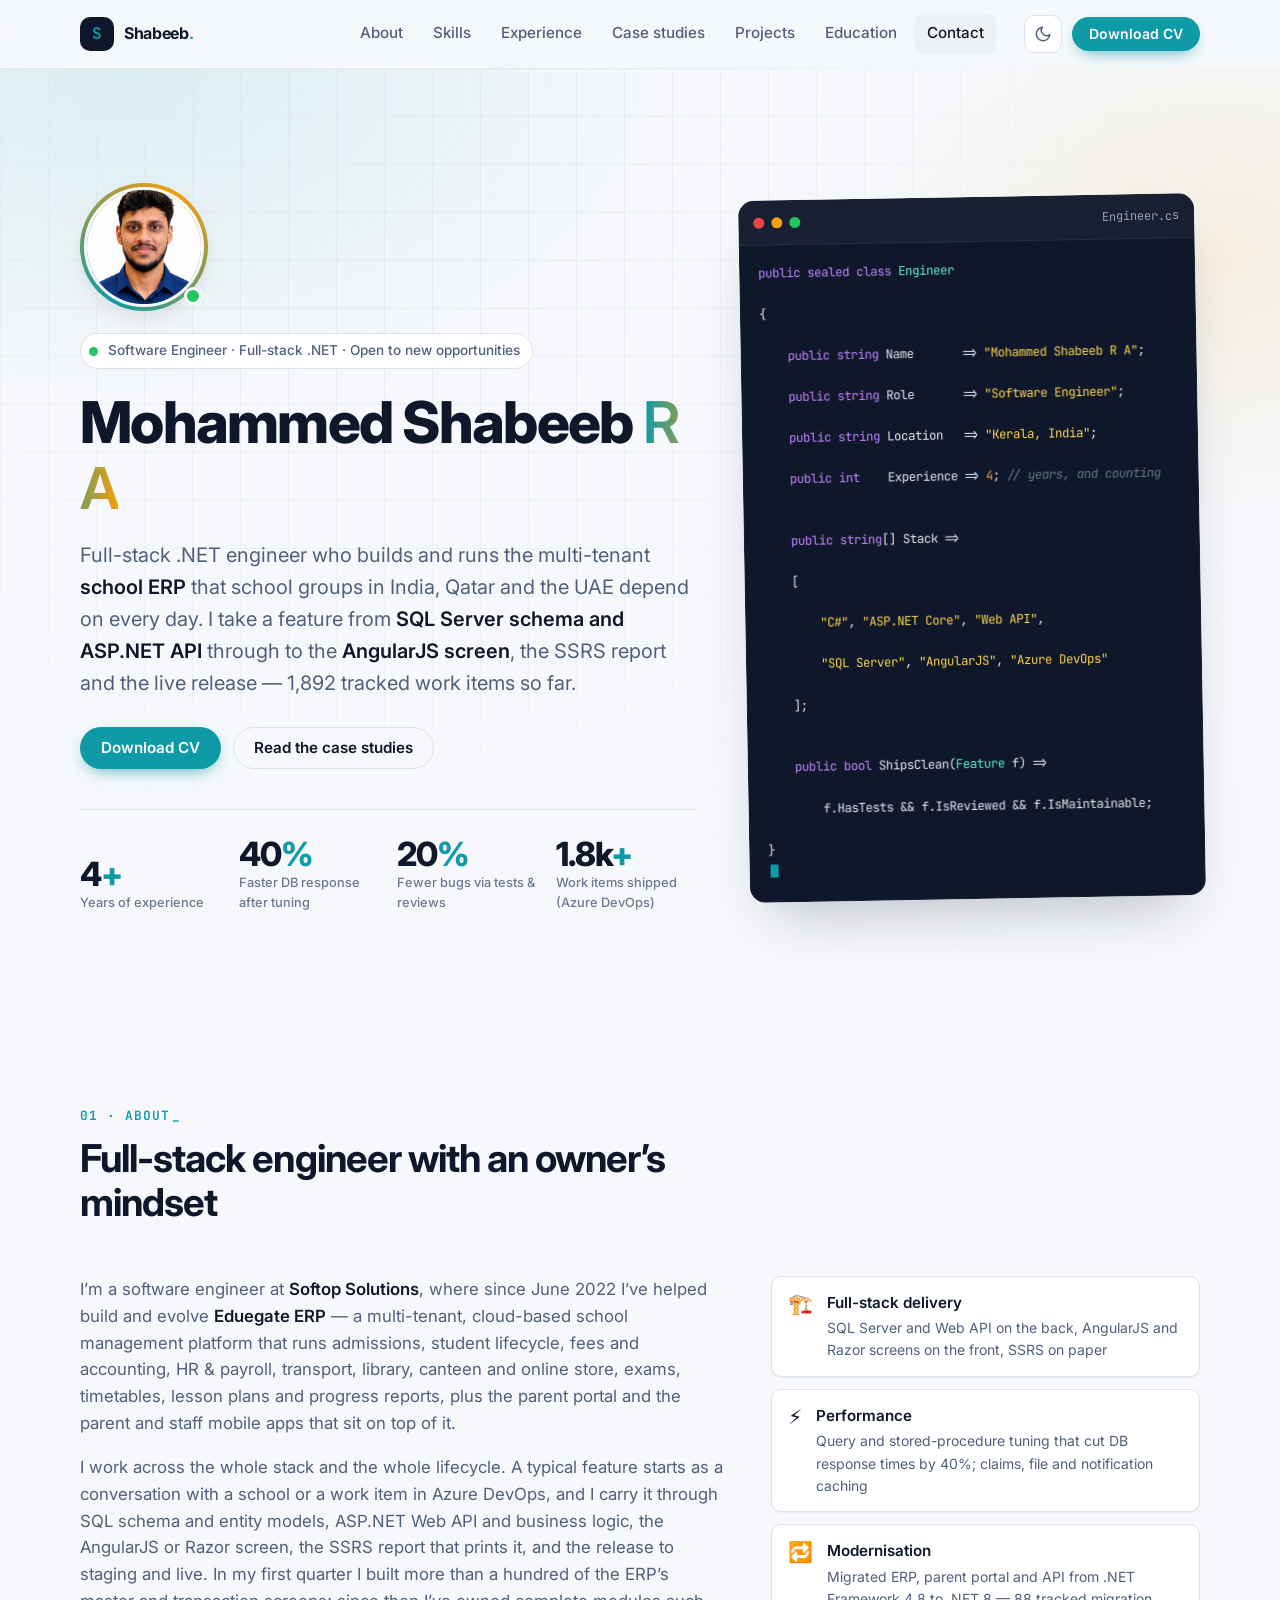
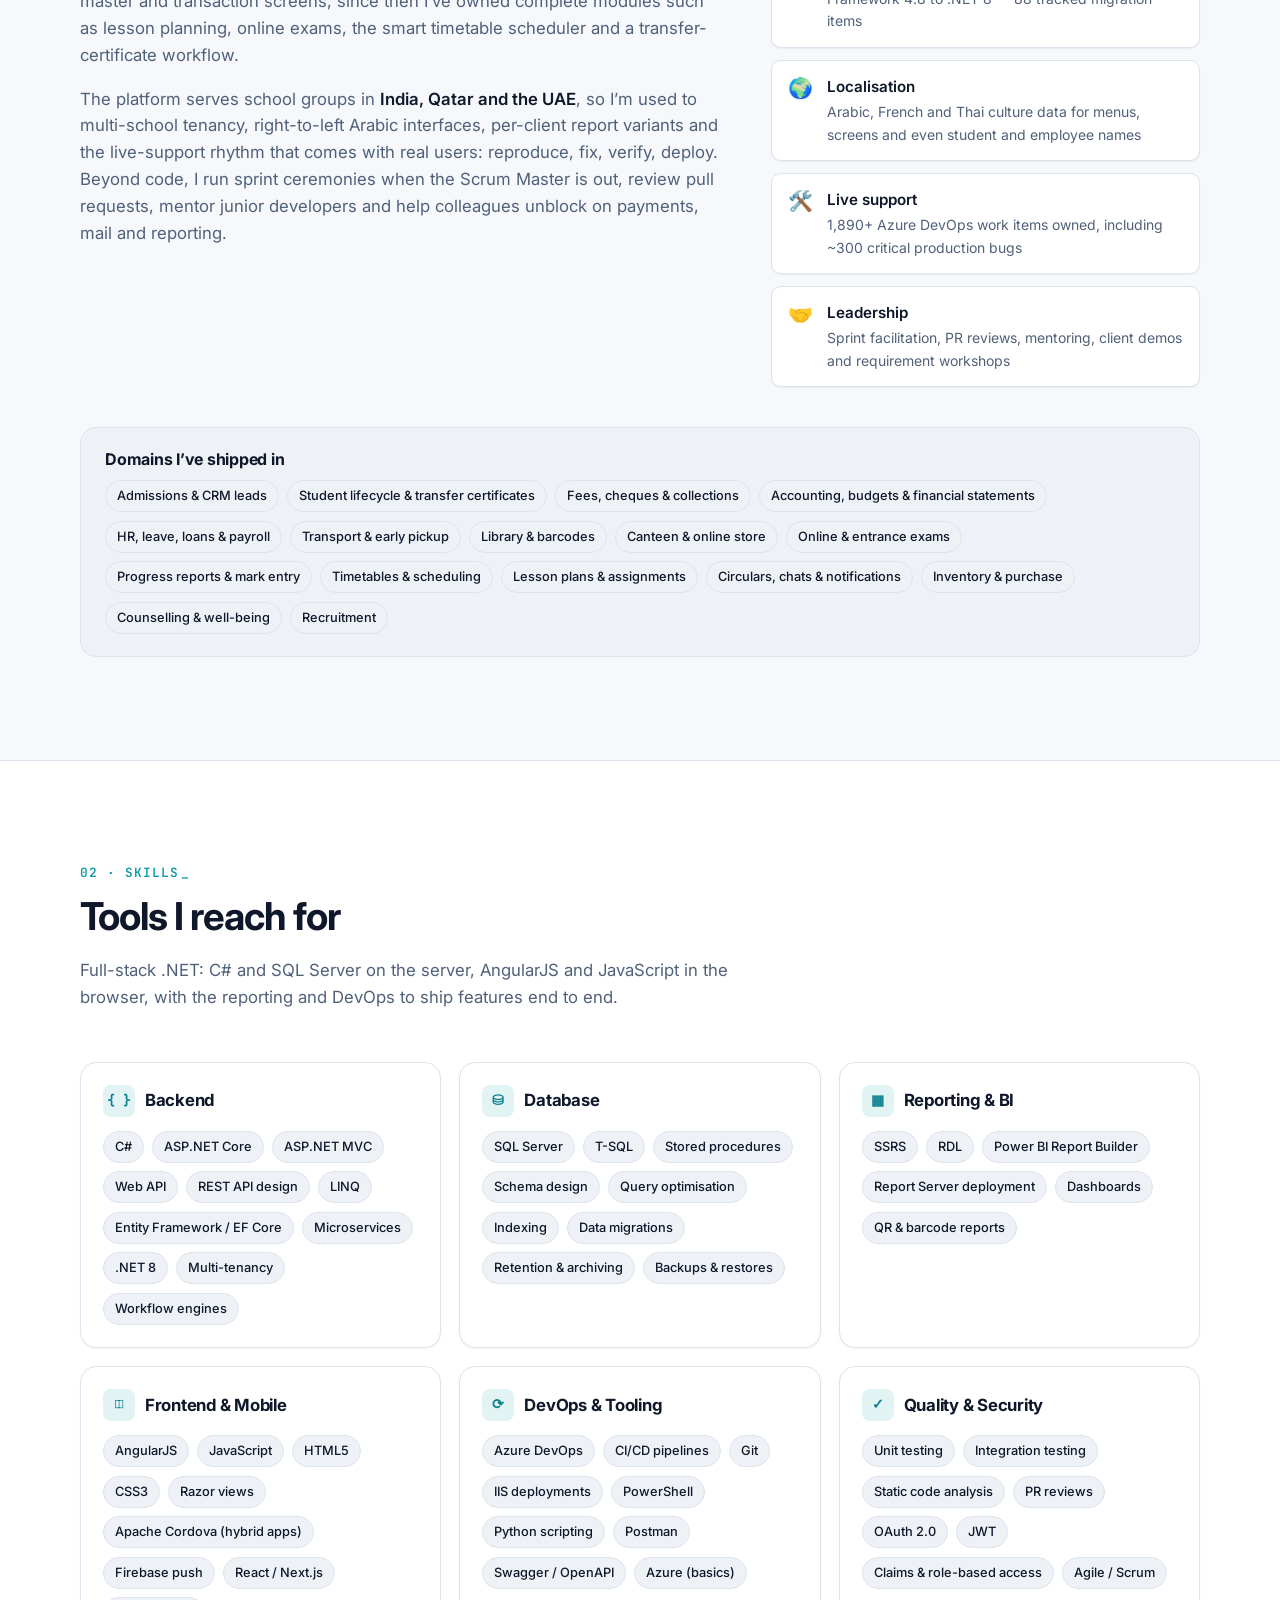
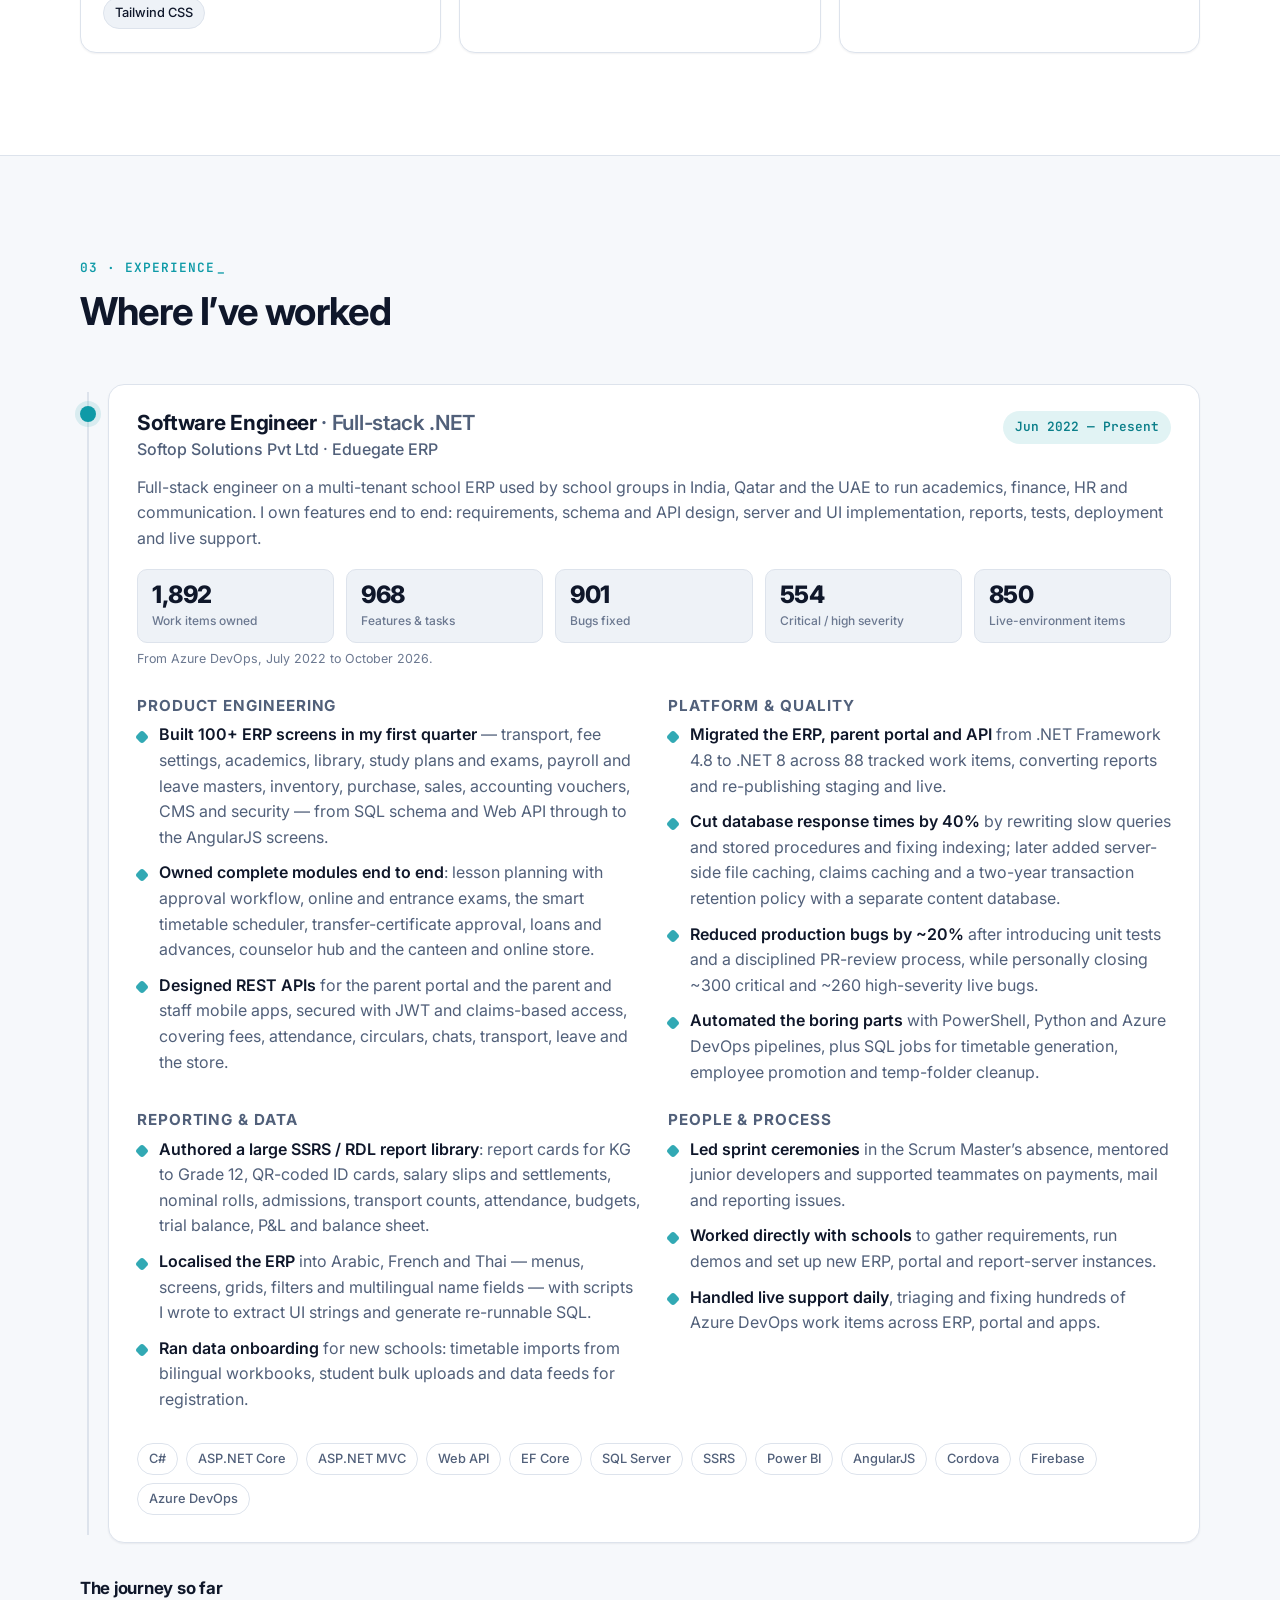
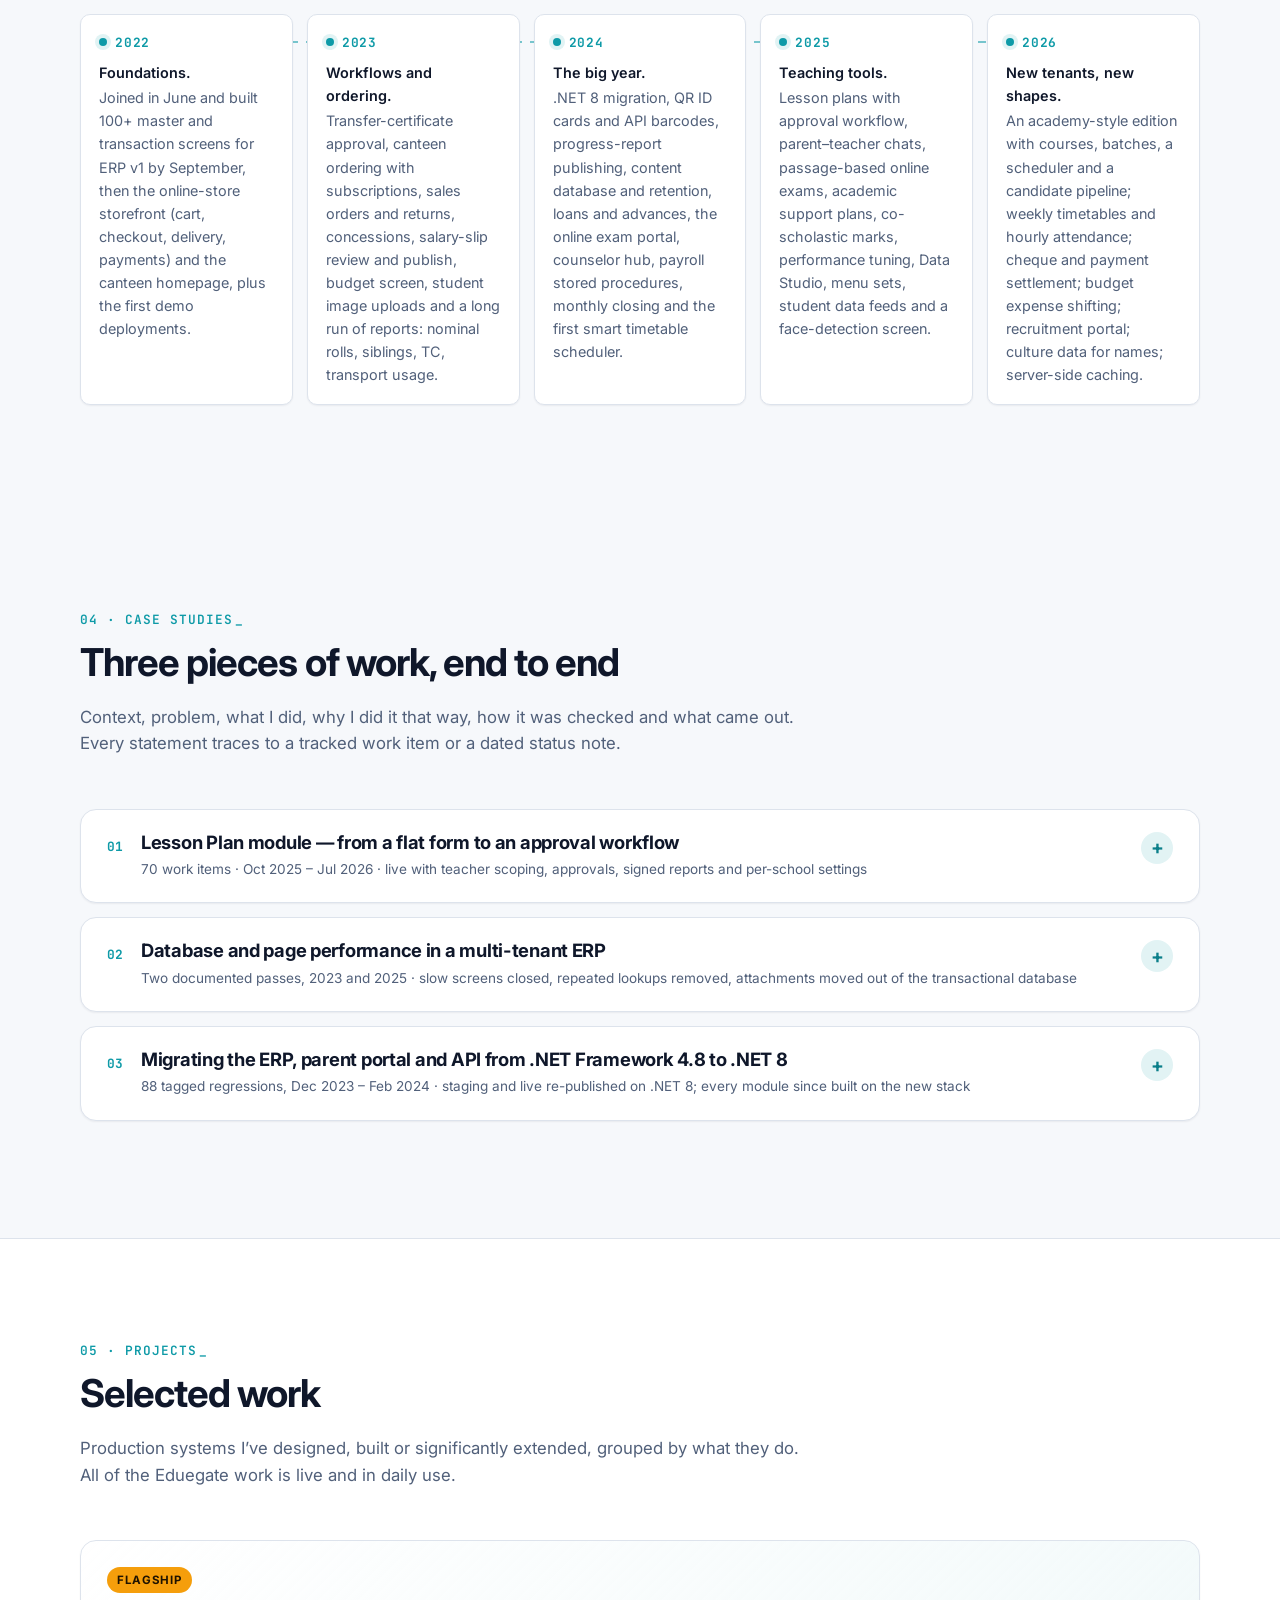
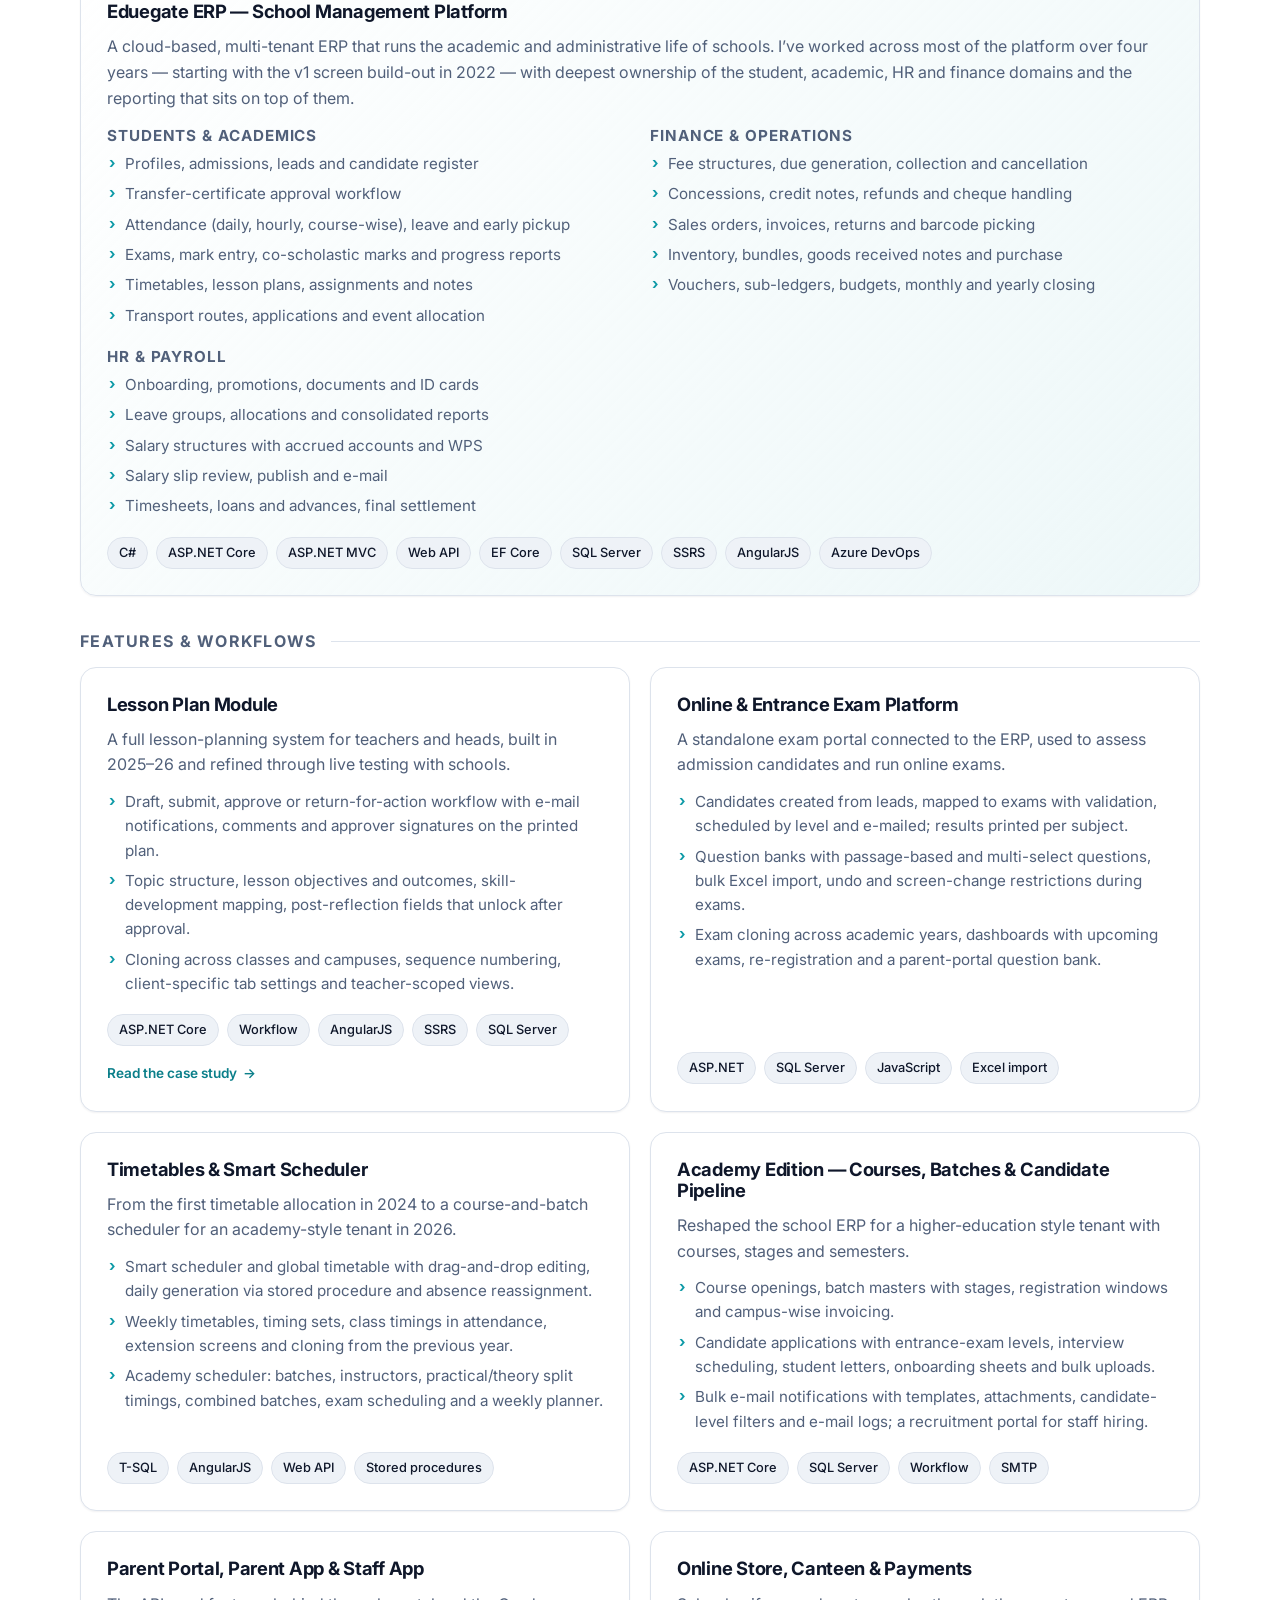
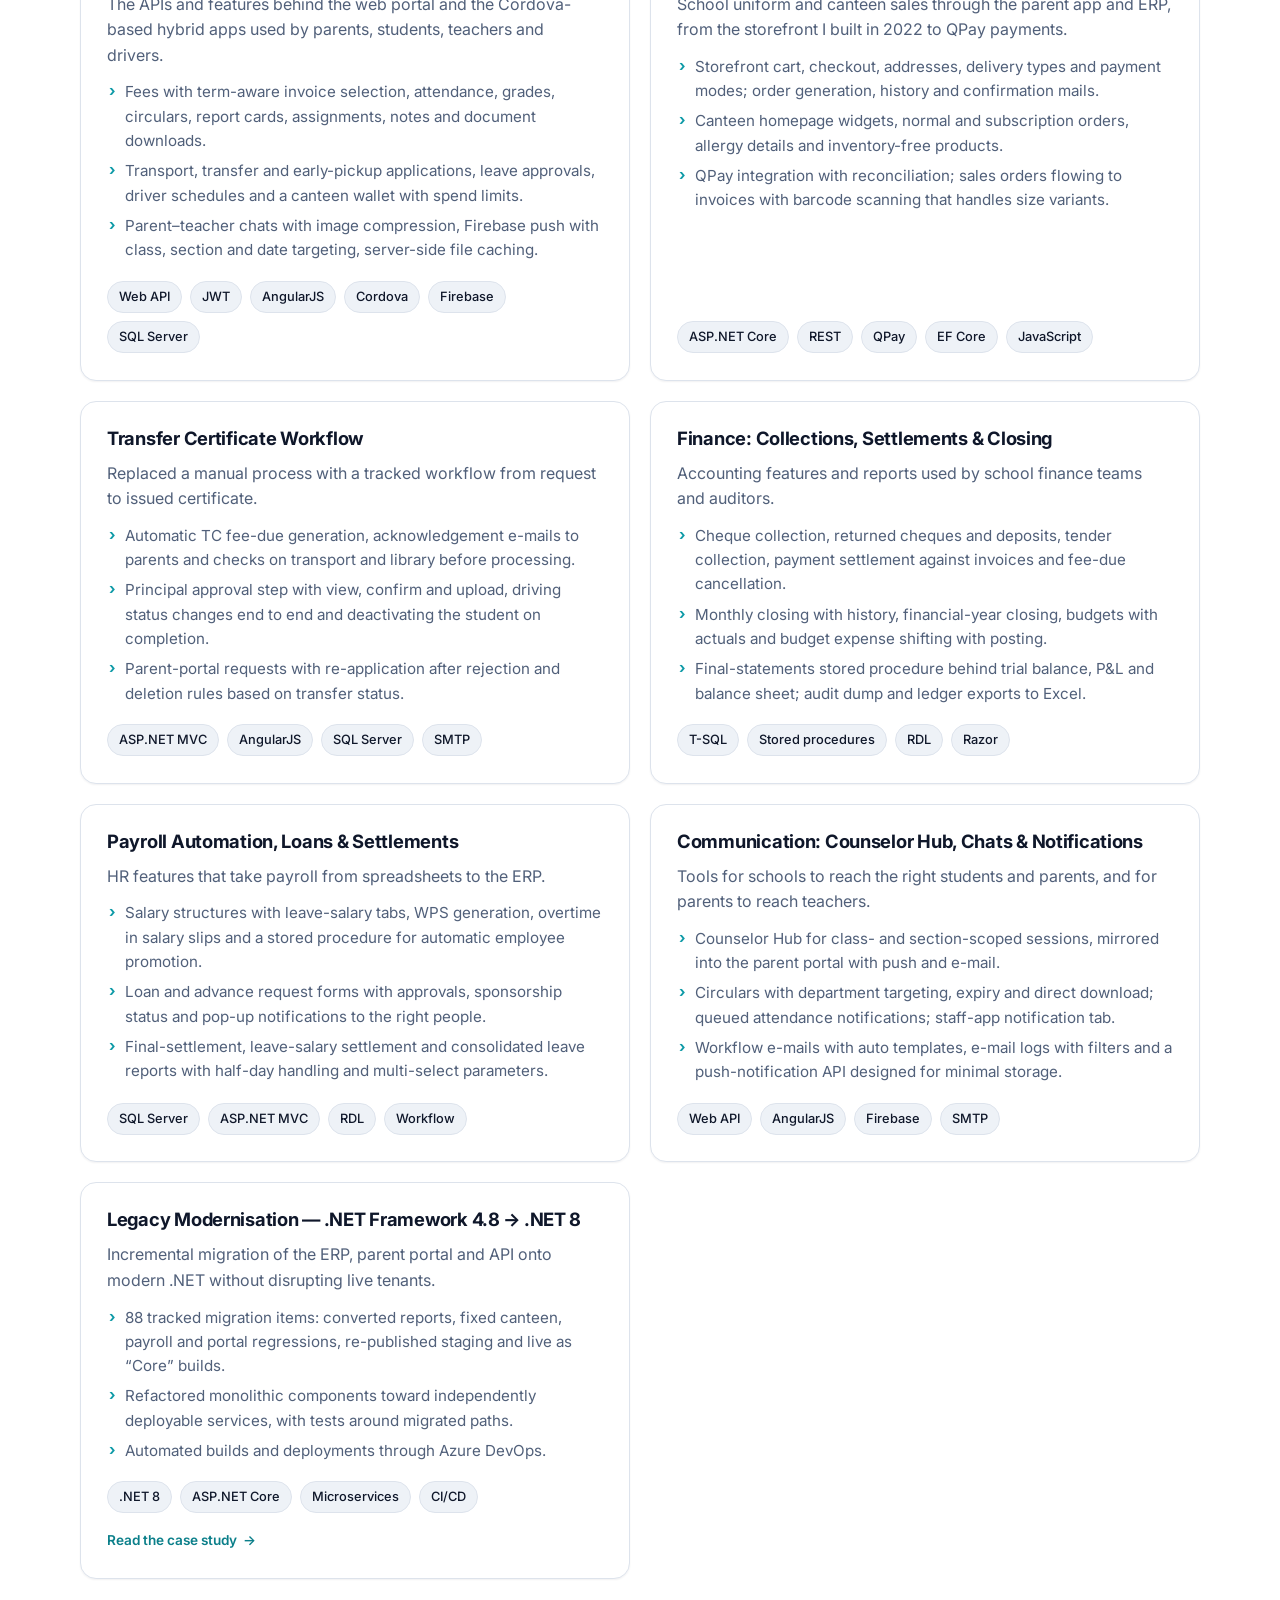
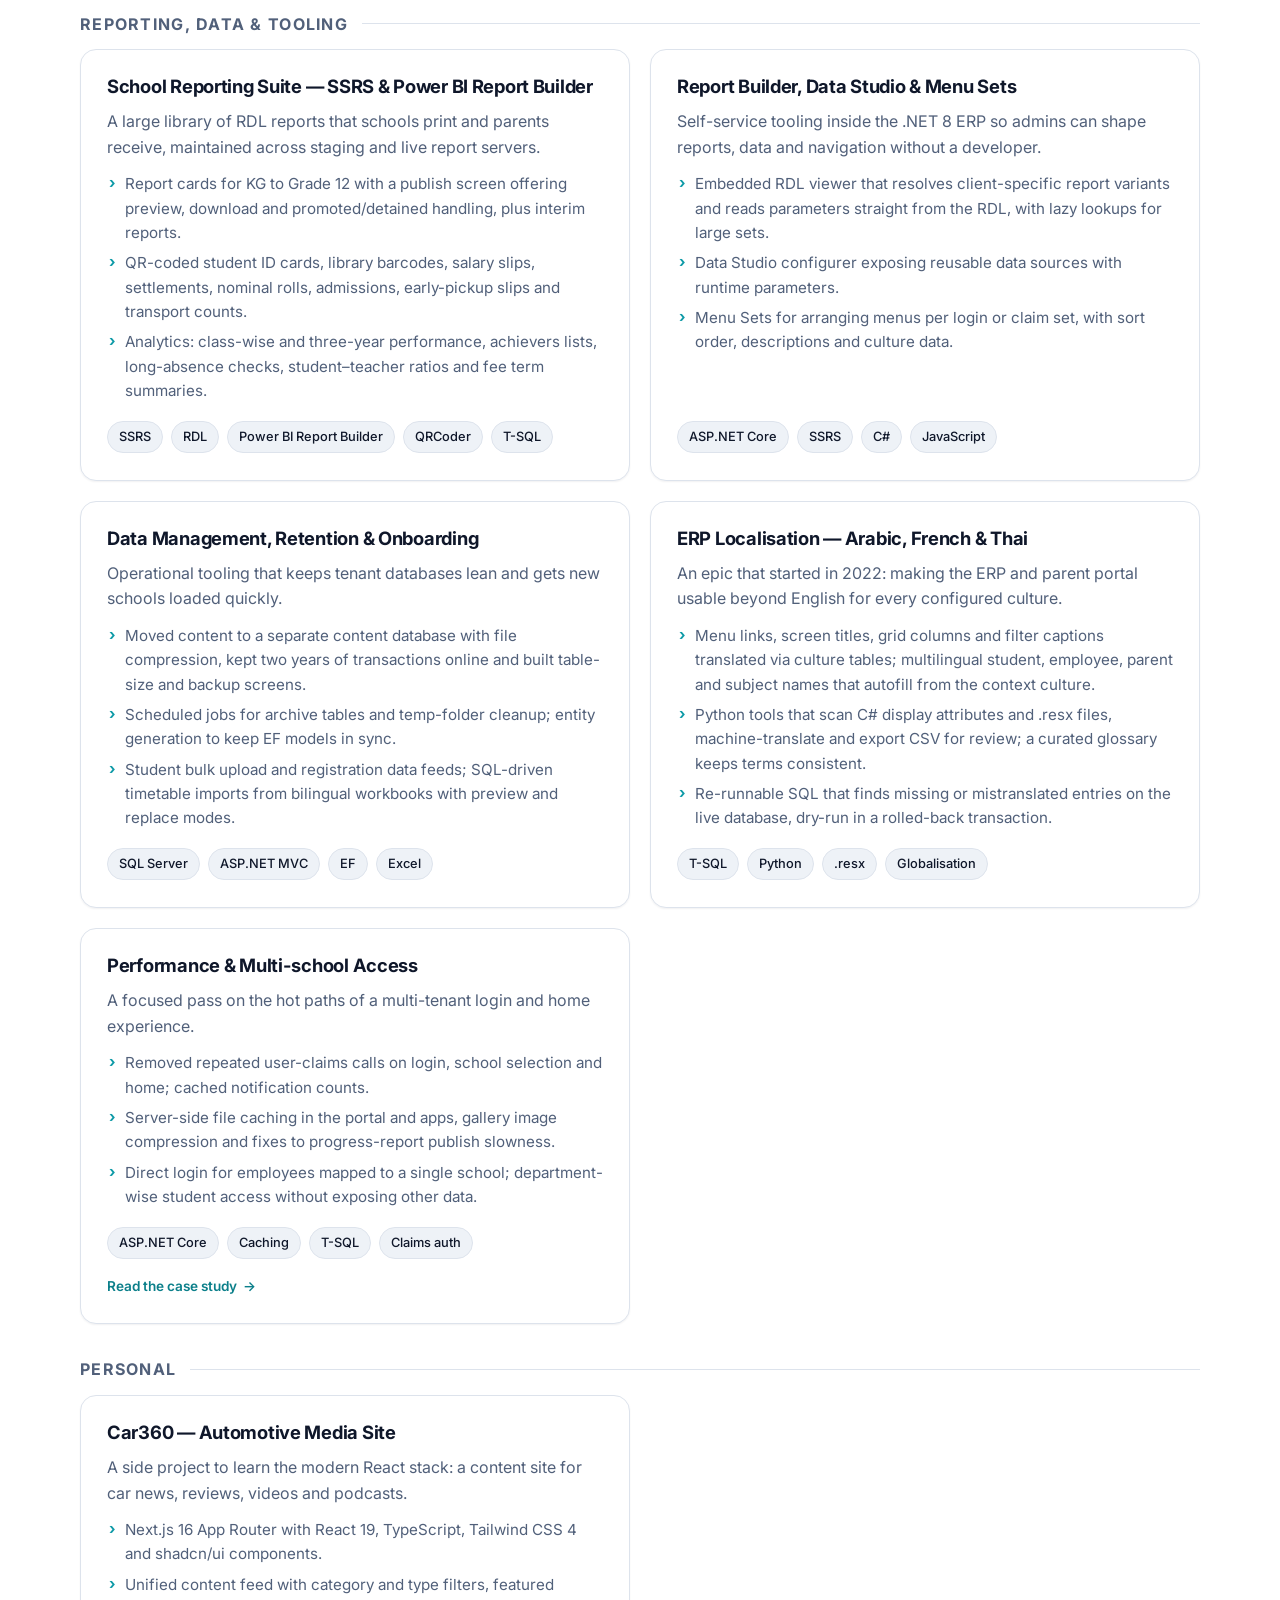
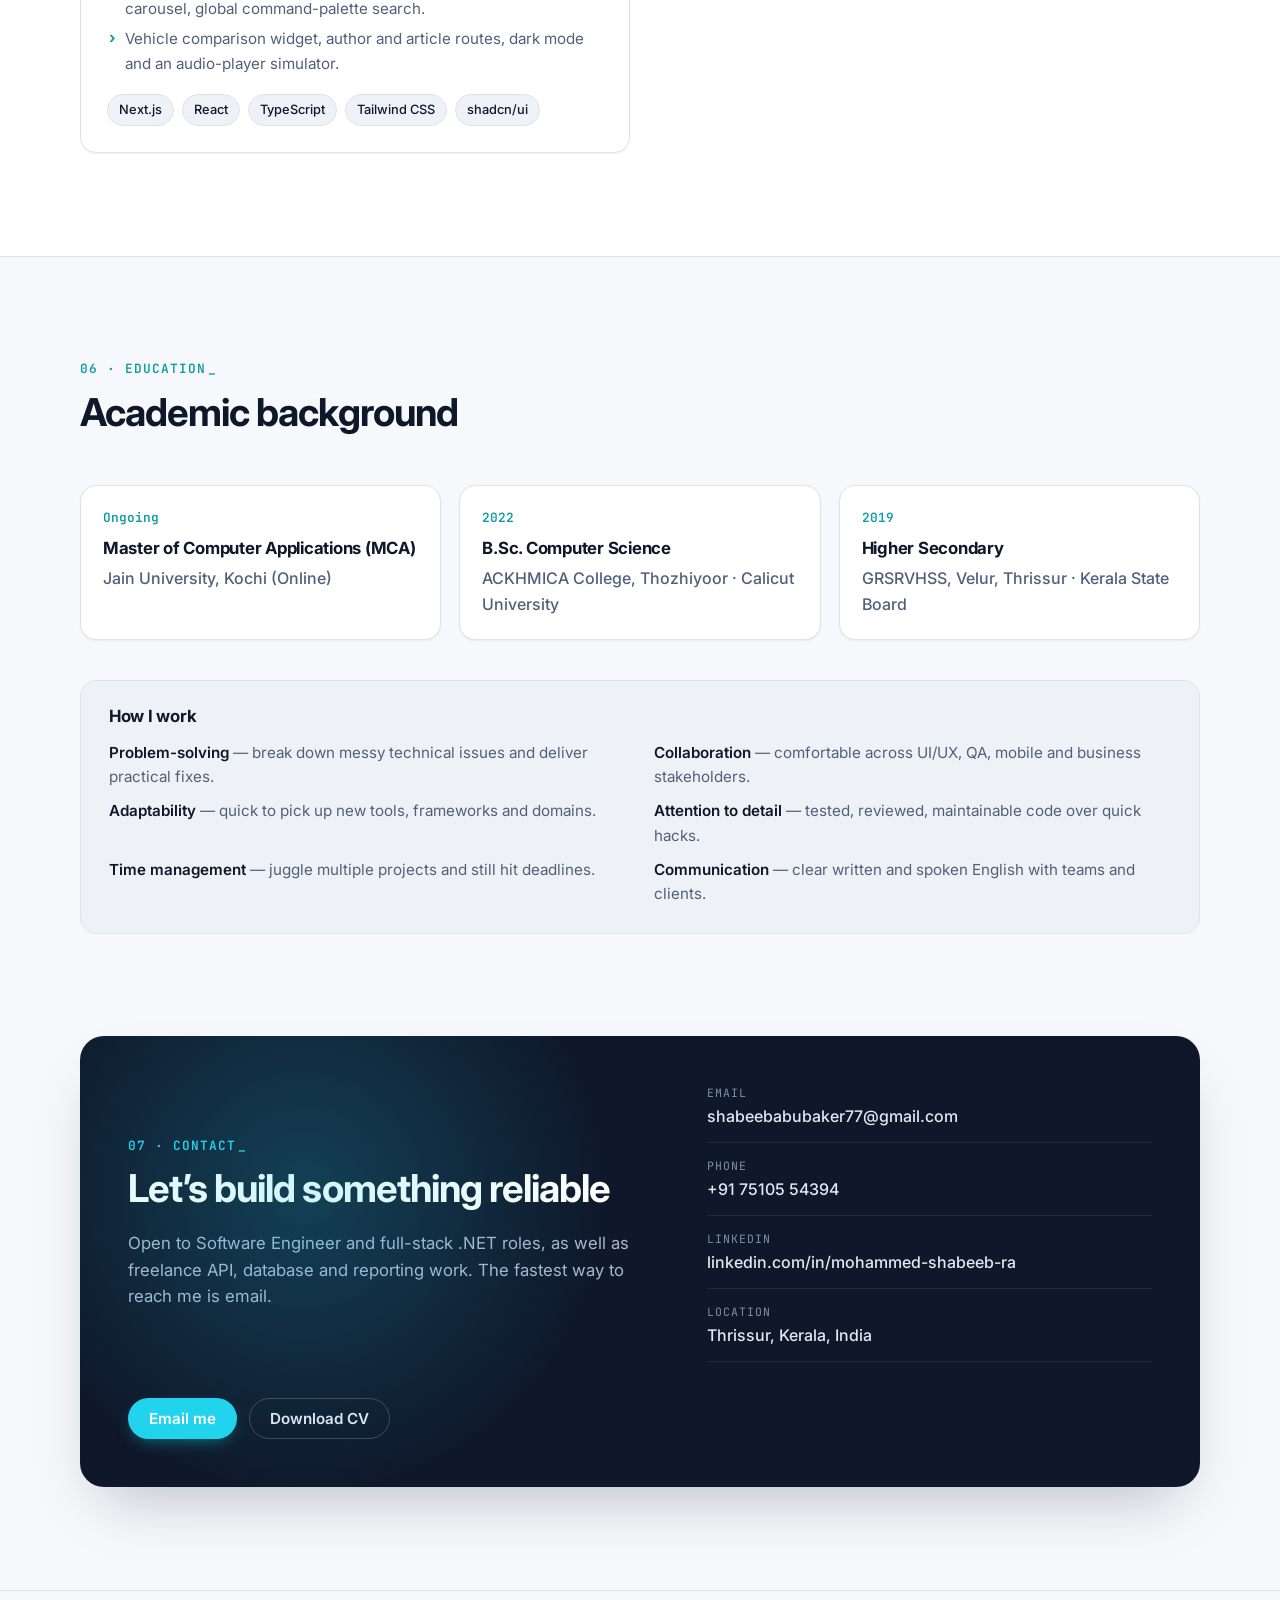
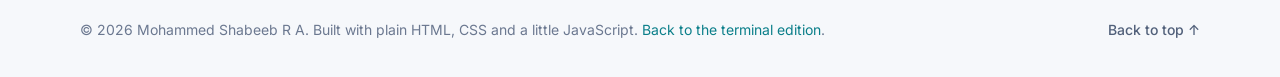
==== commit 7c35c807: "Tighten the hero: two-sentence statement, two actions Co-Authored-By: Claude Fable 5.1 <noreply@anth" ====
--- a/light/index.html
+++ b/light/index.html
@@ -72,7 +72,7 @@
   <link rel="preconnect" href="https://fonts.googleapis.com" />
   <link rel="preconnect" href="https://fonts.gstatic.com" crossorigin />
   <link href="https://fonts.googleapis.com/css2?family=Inter:wght@400;500;600;700;800&family=JetBrains+Mono:wght@400;500;600&display=swap" rel="stylesheet" />
-  <link rel="stylesheet" href="styles.css?v=20261024b" />
+  <link rel="stylesheet" href="styles.css?v=20261025a" />
   <script>
     // Apply saved theme before paint to avoid a flash.
     (function () {
@@ -131,18 +131,13 @@
           <p class="eyebrow"><span class="status-dot"></span> Software Engineer · Full-stack .NET · Open to new opportunities</p>
           <h1>Mohammed Shabeeb <span class="muted">R A</span></h1>
           <p class="hero-tagline">
-            I build <strong>enterprise ERP platforms</strong> end to end — scalable
-            <strong>ASP.NET Core APIs</strong>, well-tuned <strong>SQL Server</strong> data layers and the
-            <strong>AngularJS front-ends</strong> on top of them, plus the payment integrations and reporting that thousands of
-            school staff, parents and students rely on every day.
+            Full-stack .NET engineer who builds and runs the multi-tenant <strong>school ERP</strong> that school groups in
+            India, Qatar and the UAE depend on every day. I take a feature from <strong>SQL Server schema and ASP.NET API</strong>
+            through to the <strong>AngularJS screen</strong>, the SSRS report and the live release — 1,892 tracked work items so far.
           </p>
           <div class="hero-cta">
-            <a class="btn btn-primary" href="#projects">View projects</a>
-            <a class="btn btn-ghost" href="#contact">Get in touch</a>
-            <a class="btn btn-link" href="https://www.linkedin.com/in/mohammed-shabeeb-ra" target="_blank" rel="noopener">
-              <svg viewBox="0 0 24 24" width="18" height="18" fill="currentColor" aria-hidden="true"><path d="M20.45 20.45h-3.55v-5.57c0-1.33-.03-3.04-1.85-3.04-1.86 0-2.14 1.45-2.14 2.94v5.67H9.35V9h3.41v1.56h.05c.48-.9 1.64-1.85 3.37-1.85 3.6 0 4.27 2.37 4.27 5.46v6.28zM5.34 7.43a2.06 2.06 0 1 1 0-4.12 2.06 2.06 0 0 1 0 4.12zM7.12 20.45H3.56V9h3.56v11.45zM22.22 0H1.77C.79 0 0 .77 0 1.72v20.56C0 23.23.79 24 1.77 24h20.45c.98 0 1.78-.77 1.78-1.72V1.72C24 .77 23.2 0 22.22 0z"/></svg>
-              LinkedIn
-            </a>
+            <a class="btn btn-primary" href="../assets/Mohammed-Shabeeb-RA-CV.pdf" download>Download CV</a>
+            <a class="btn btn-ghost" href="#cases">Read the case studies</a>
           </div>
           <dl class="hero-stats">
             <div><dt>Years of experience</dt><dd><span class="count" data-count="4">4</span><span class="accent">+</span></dd></div>
@@ -918,6 +913,6 @@
   <button class="to-top" type="button" aria-label="Back to top" title="Back to top">
     <svg viewBox="0 0 24 24" width="18" height="18" fill="none" stroke="currentColor" stroke-width="2.2" stroke-linecap="round" stroke-linejoin="round" aria-hidden="true"><path d="M12 19V5M5 12l7-7 7 7"/></svg>
   </button>
-  <script src="script.js?v=20261024b" defer></script>
+  <script src="script.js?v=20261025a" defer></script>
 </body>
 </html>
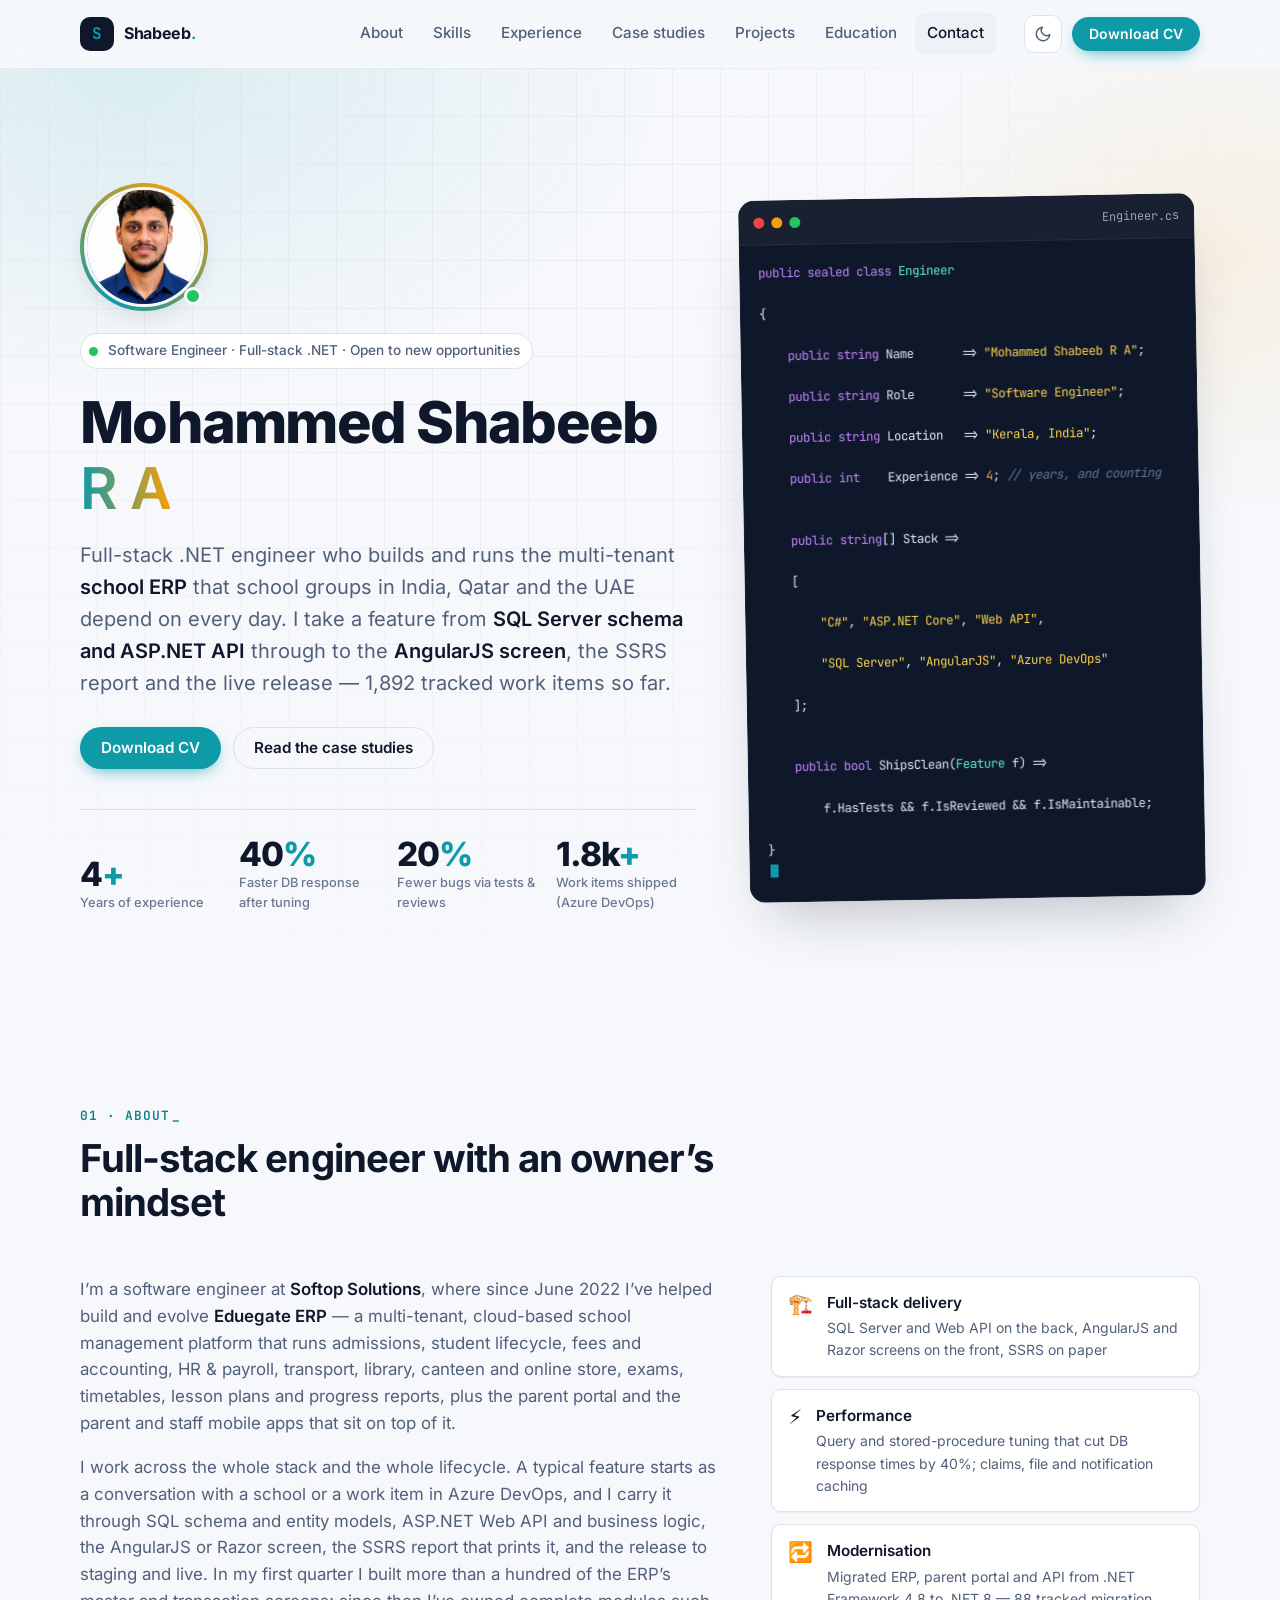
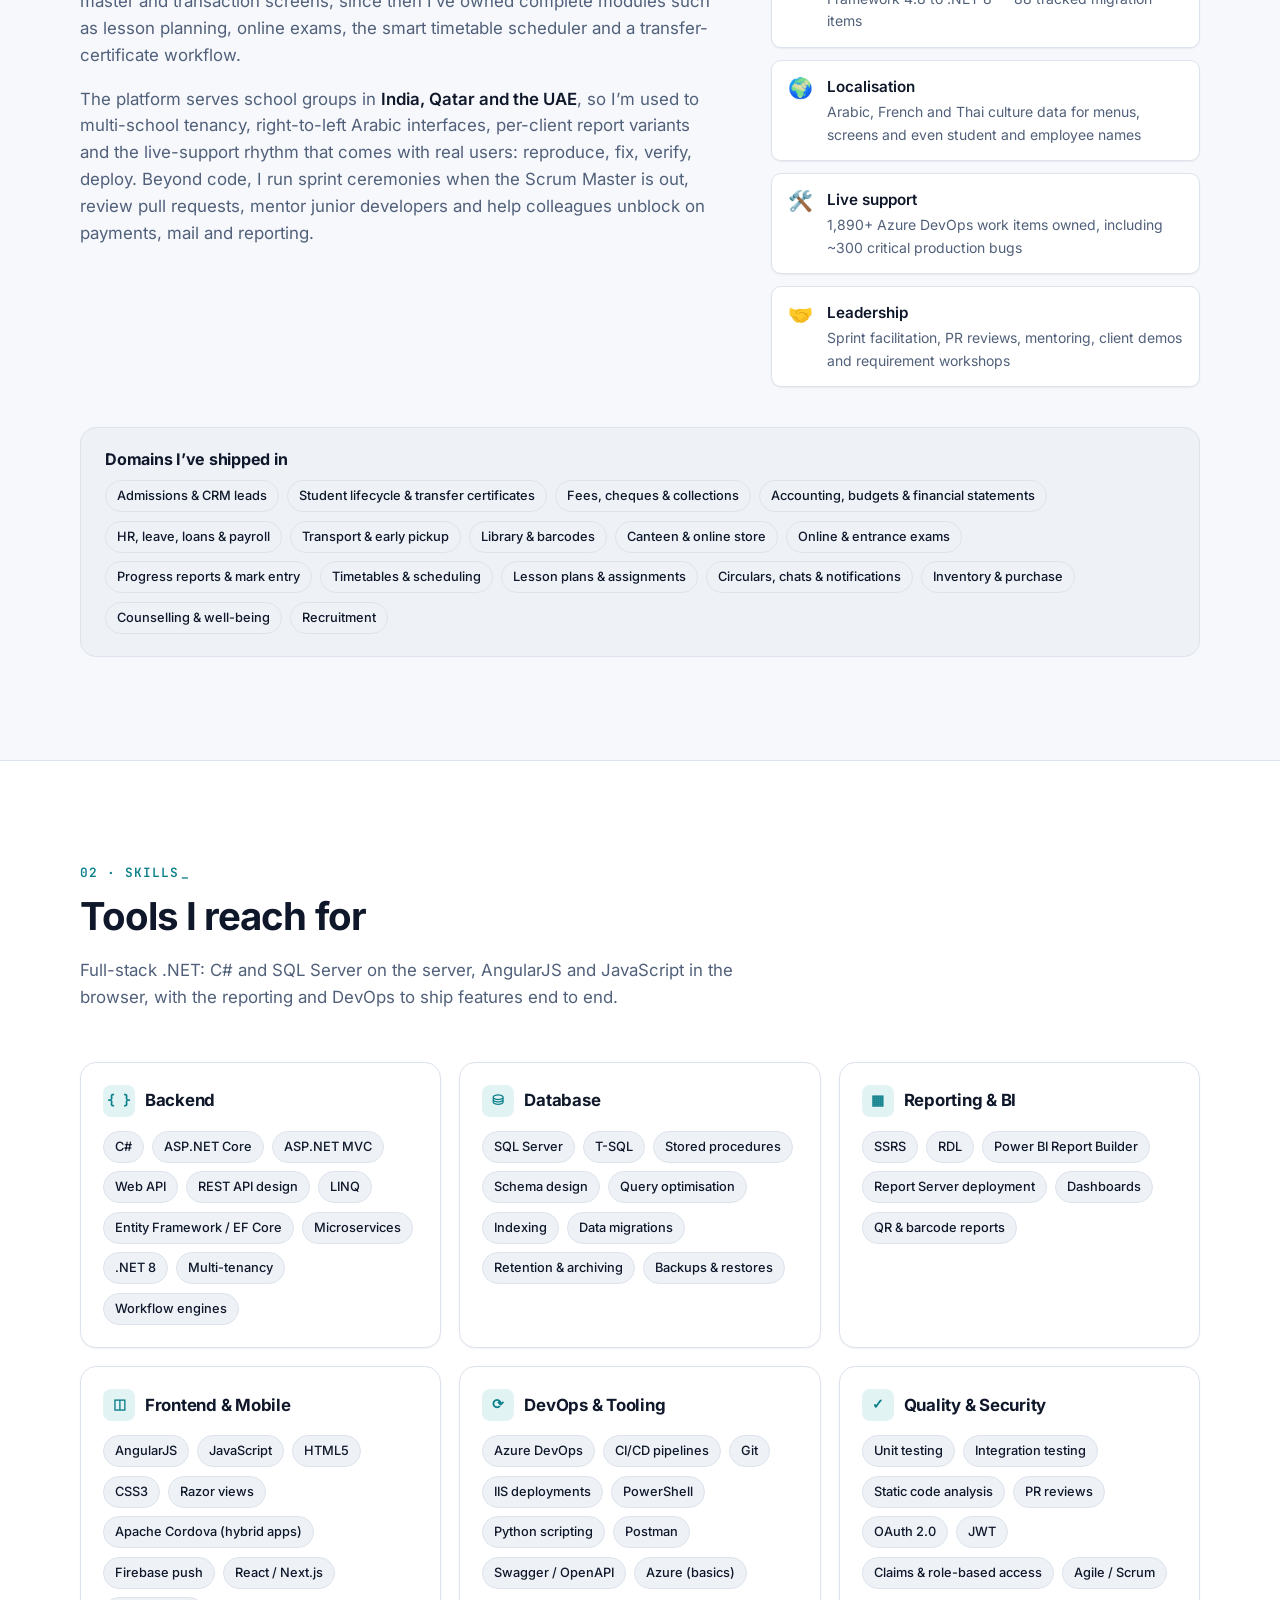
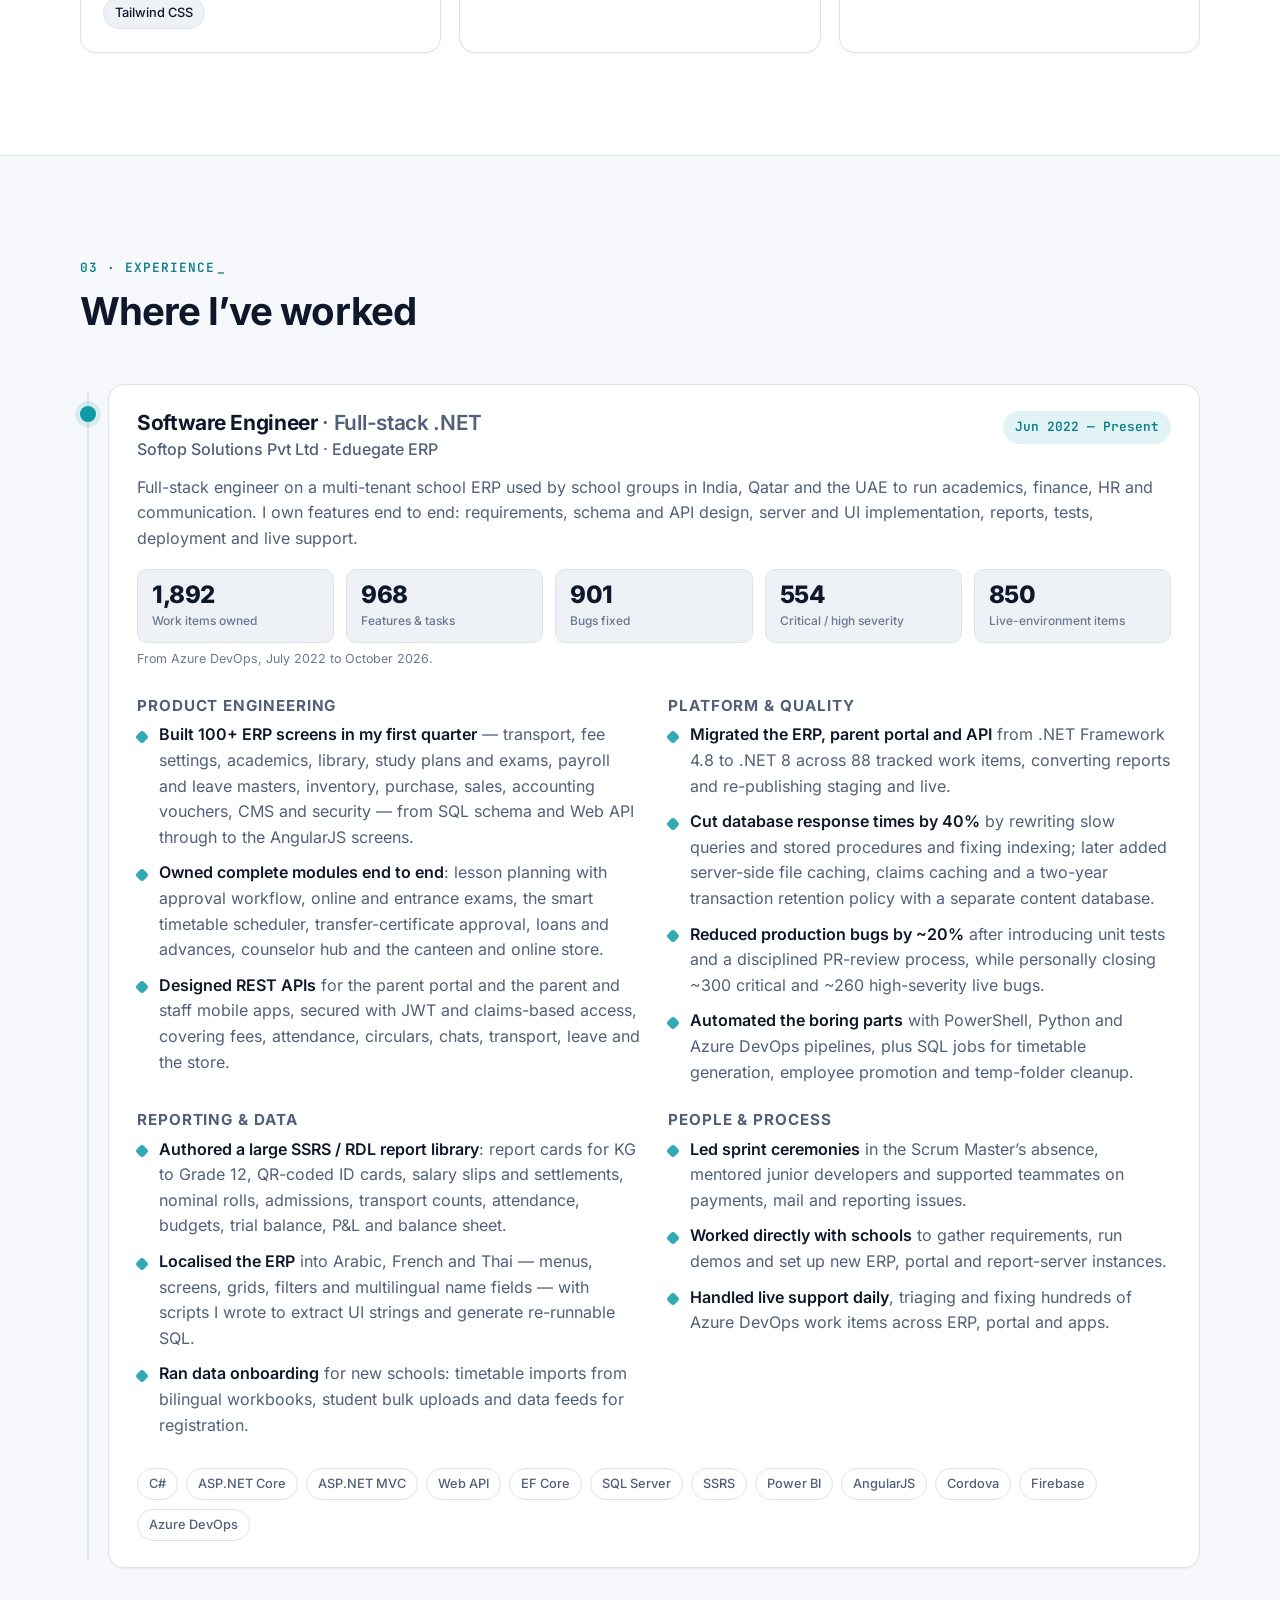
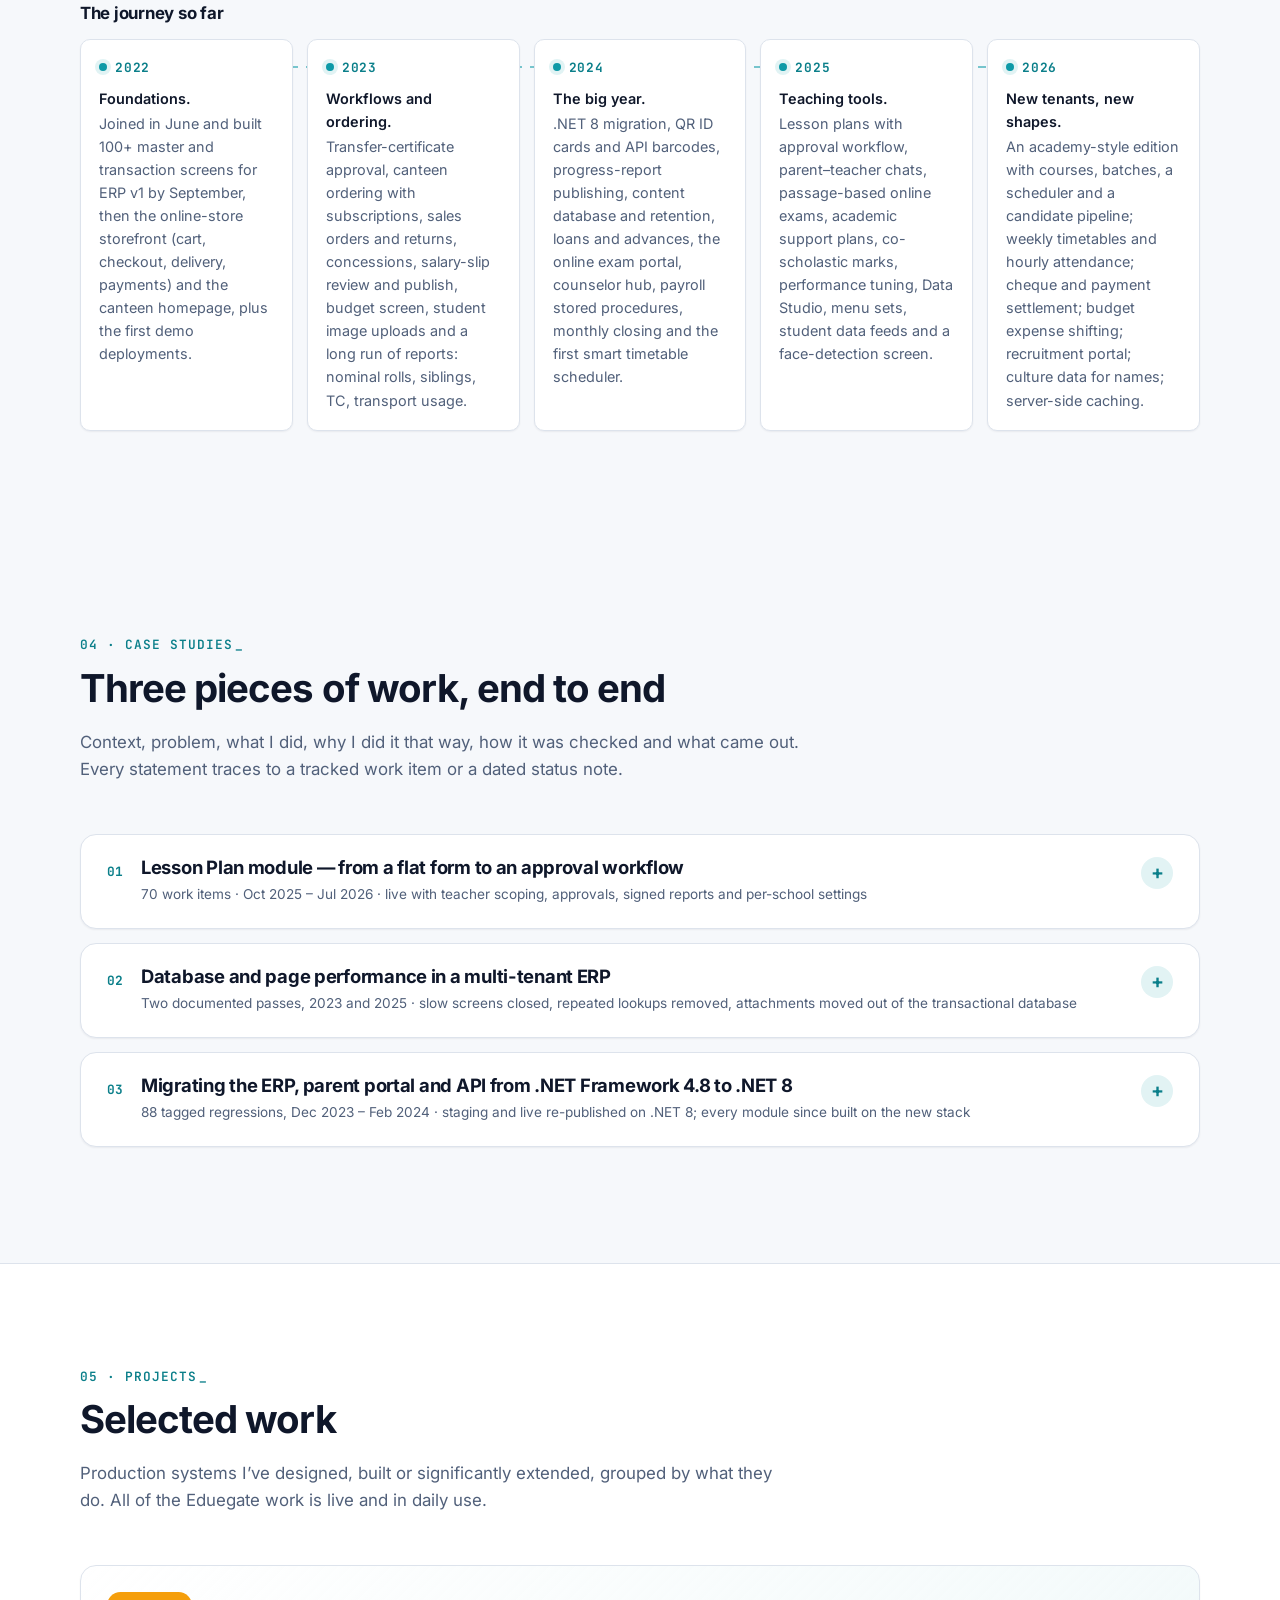
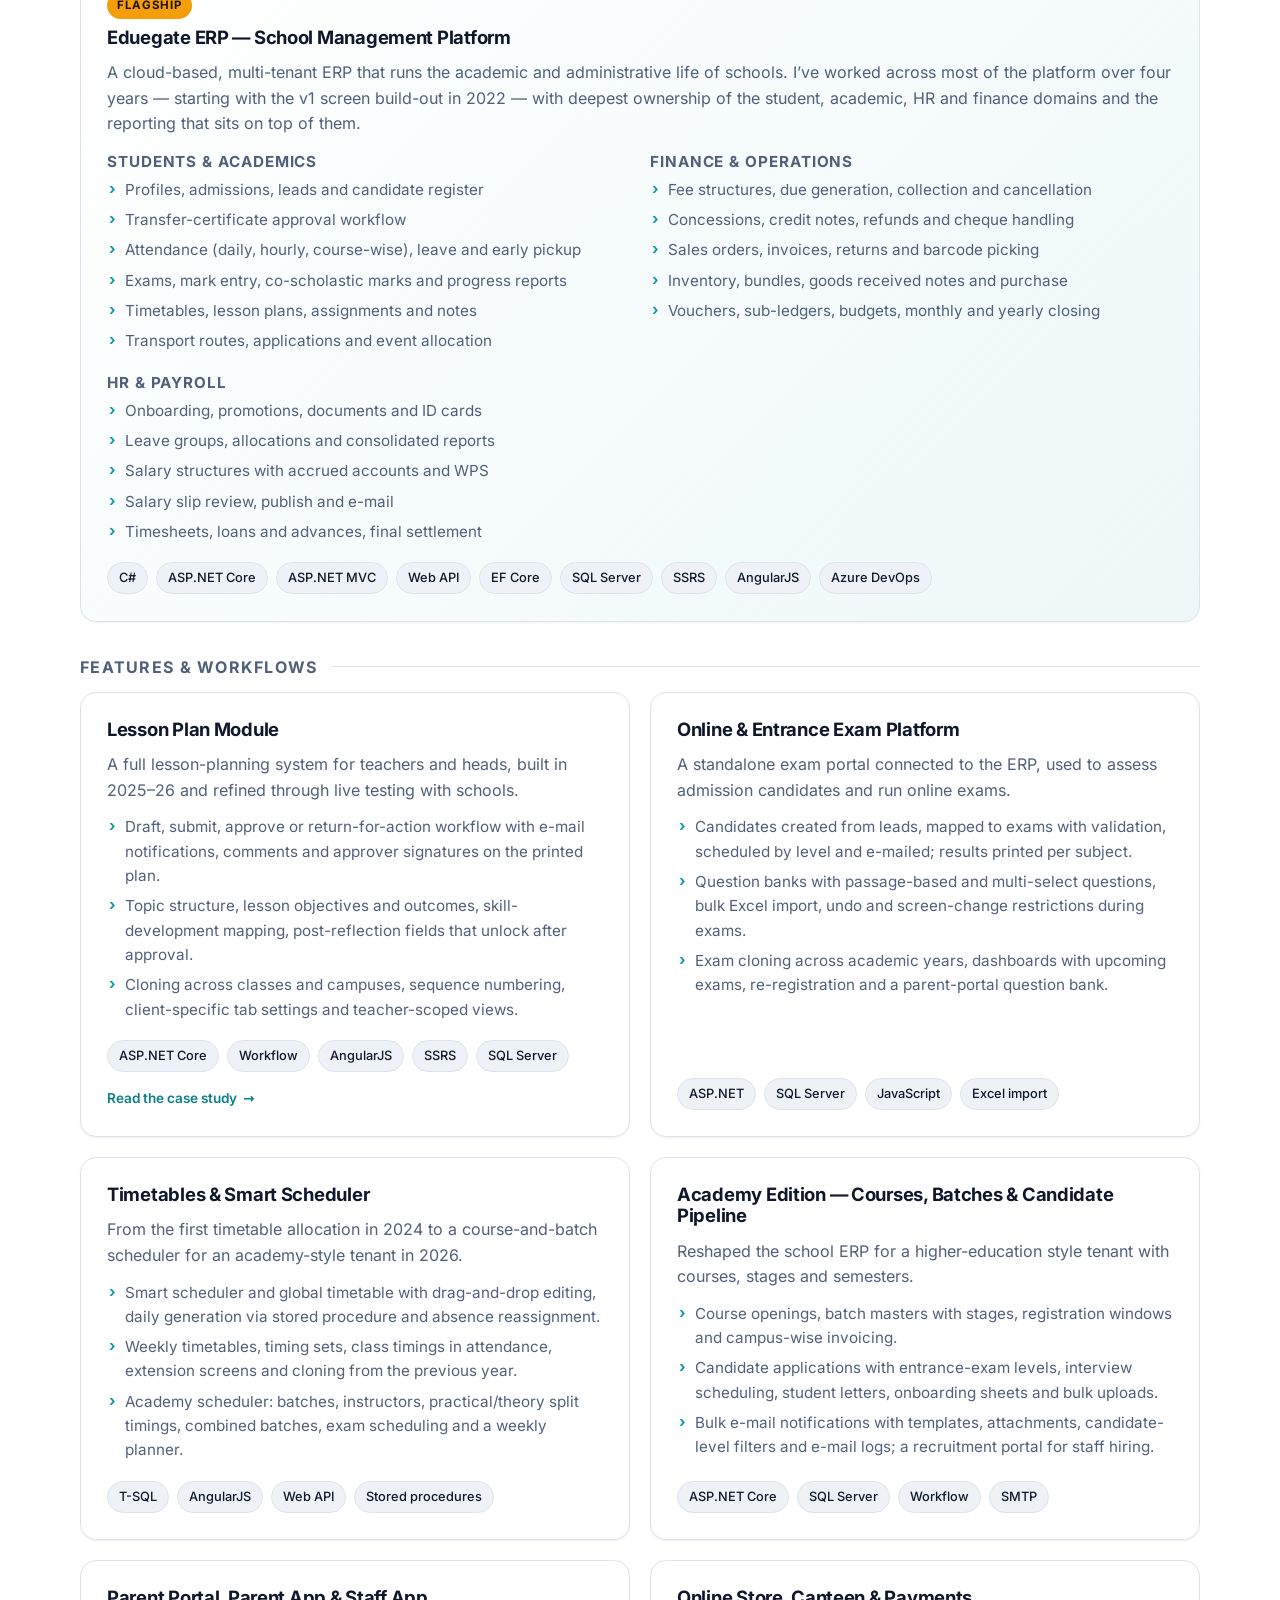
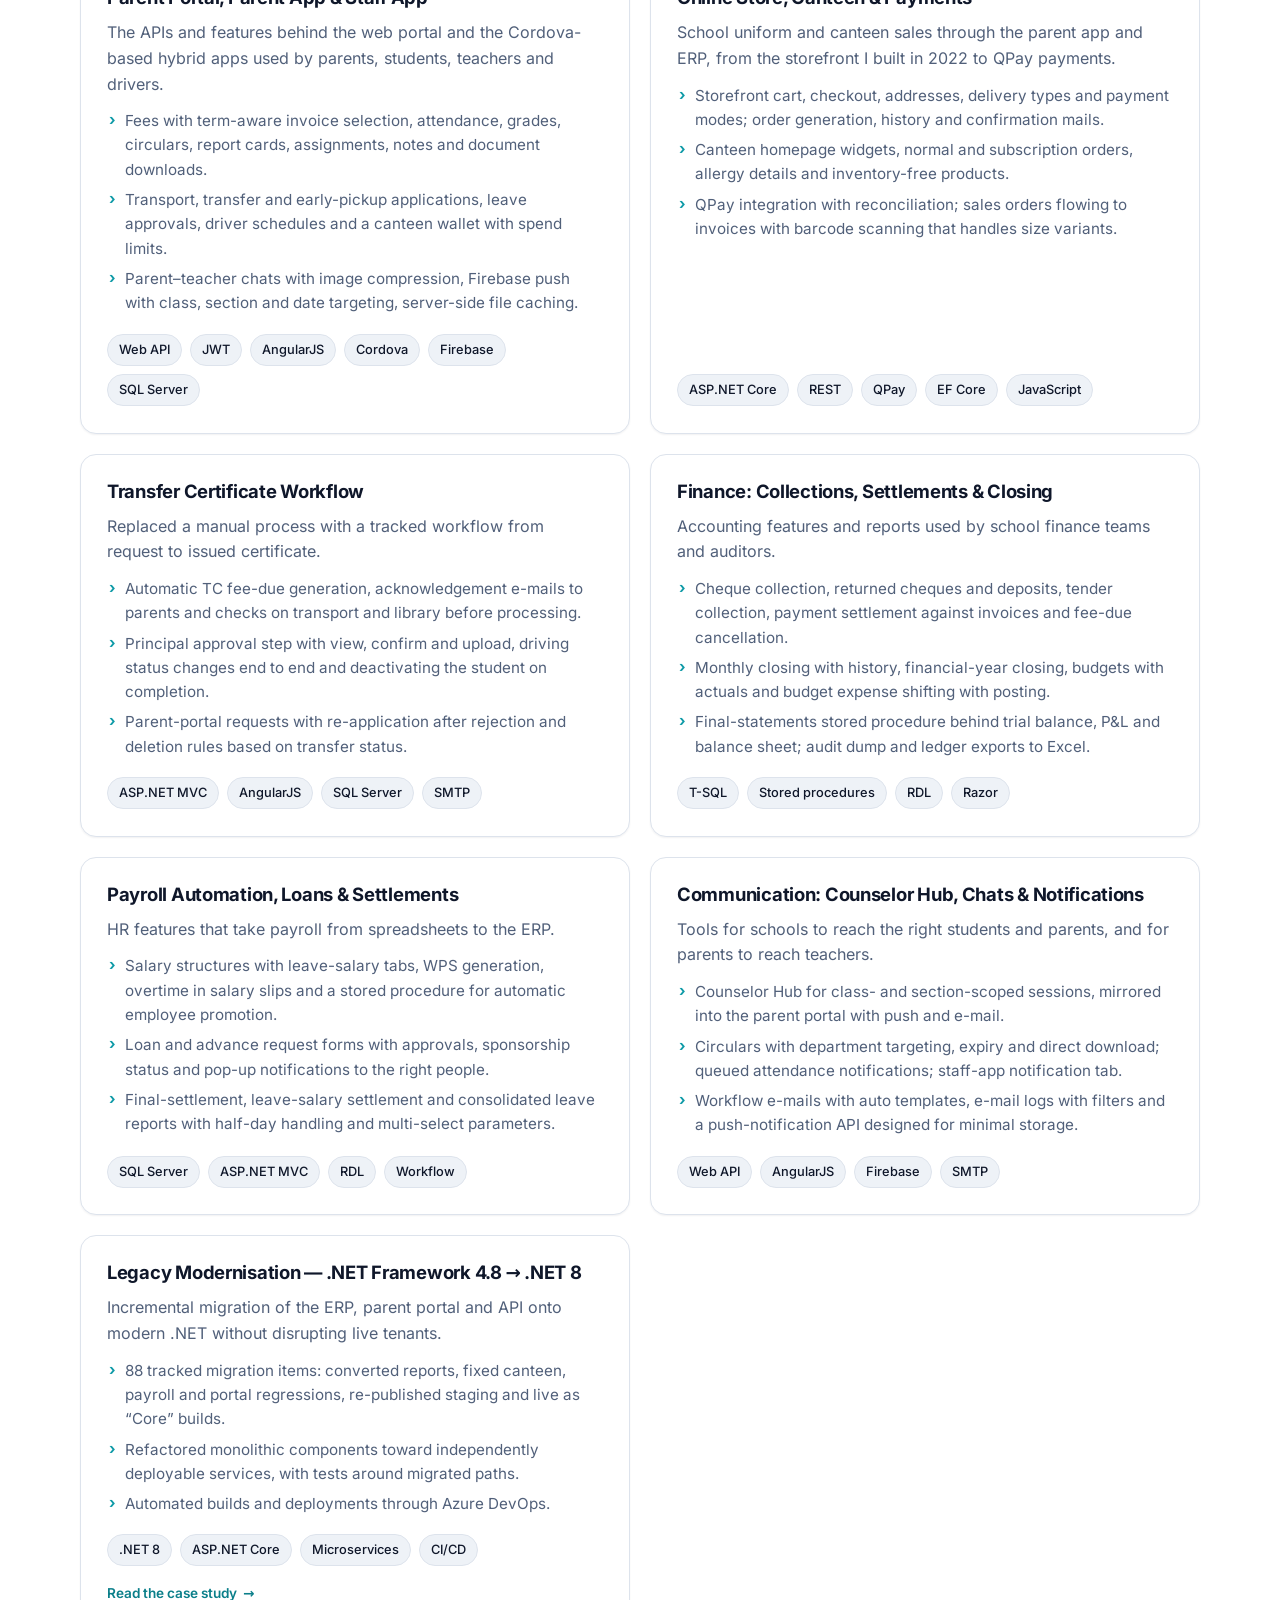
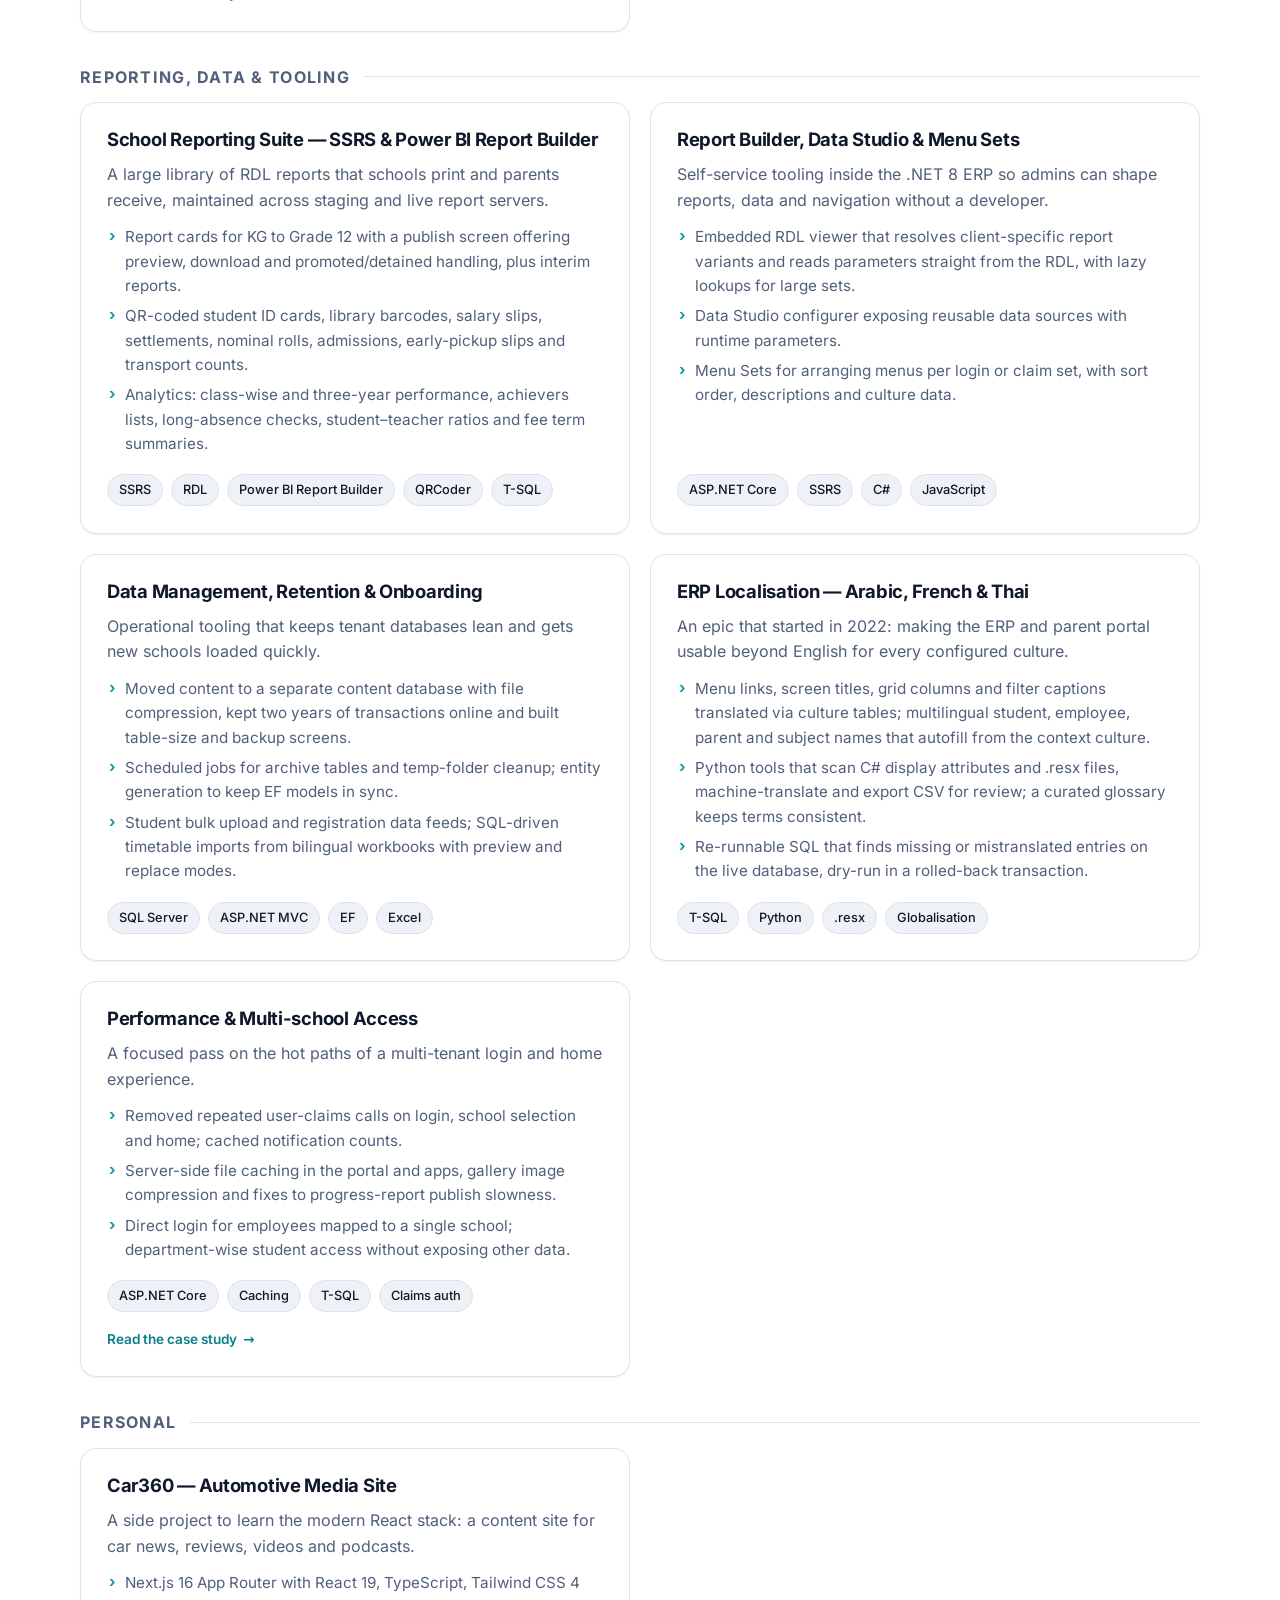
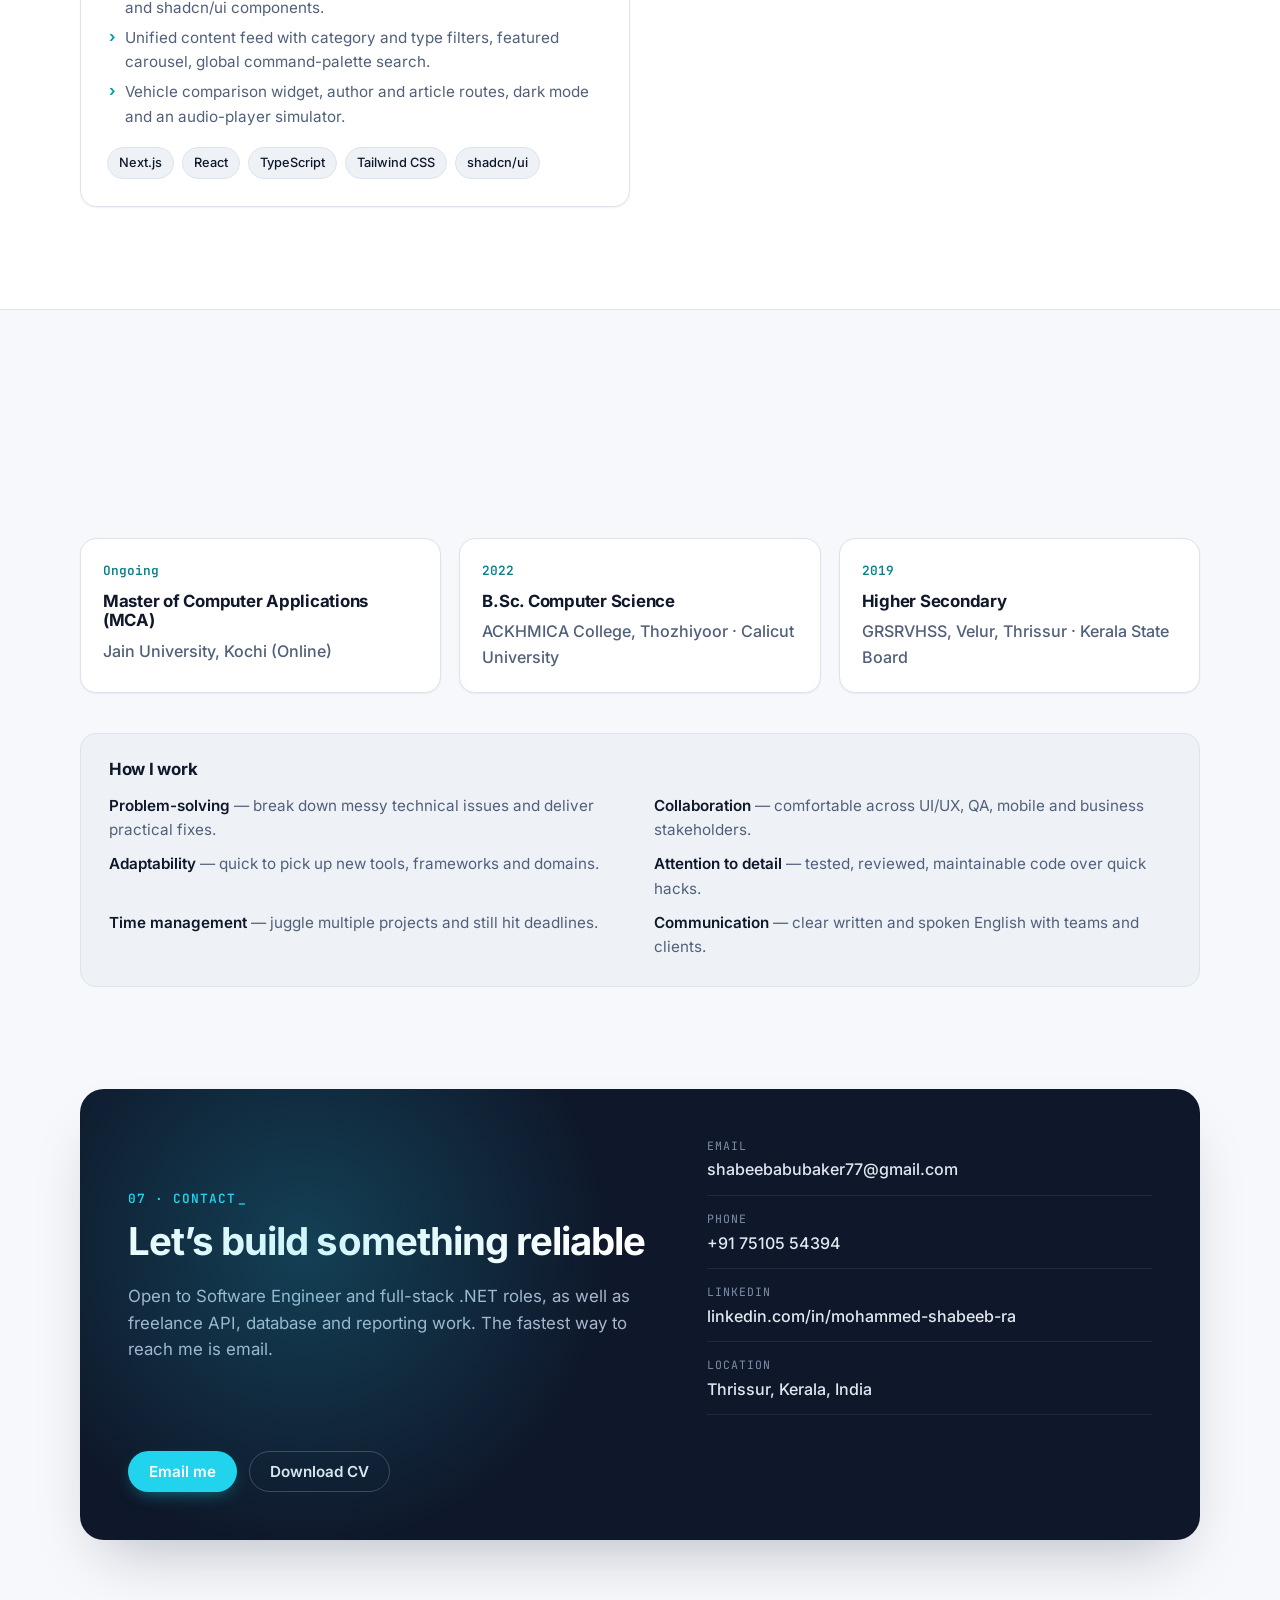
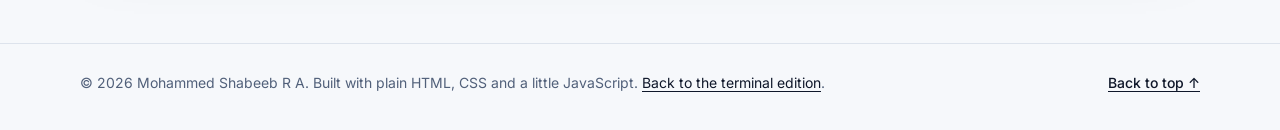
==== commit 26179d5a: "Performance and accessibility fixes from the scans Self-host Space Grotesk, Inter and JetBrains Mono" ====
--- a/light/index.html
+++ b/light/index.html
@@ -69,10 +69,9 @@
   ]
 }
   </script>
-  <link rel="preconnect" href="https://fonts.googleapis.com" />
-  <link rel="preconnect" href="https://fonts.gstatic.com" crossorigin />
-  <link href="https://fonts.googleapis.com/css2?family=Inter:wght@400;500;600;700;800&family=JetBrains+Mono:wght@400;500;600&display=swap" rel="stylesheet" />
-  <link rel="stylesheet" href="styles.css?v=20261025a" />
+  <link rel="preload" href="../assets/fonts/inter.woff2" as="font" type="font/woff2" crossorigin />
+  <link rel="preload" href="../assets/fonts/jetbrains-mono.woff2" as="font" type="font/woff2" crossorigin />
+  <link rel="stylesheet" href="styles.css?v=20261025b" />
   <script>
     // Apply saved theme before paint to avoid a flash.
     (function () {
@@ -89,7 +88,7 @@
 
   <header class="site-header">
     <nav class="nav container" aria-label="Primary">
-      <a class="brand" href="#top" aria-label="Home">
+      <a class="brand" href="#top" aria-label="Shabeeb. Back to top">
         <span class="brand-mark">S</span>
         <span class="brand-text">Shabeeb<span class="brand-dot">.</span></span>
       </a>
@@ -126,7 +125,10 @@
       <div class="container hero-inner">
         <div class="hero-copy">
           <div class="portrait">
-            <img src="../assets/profile.jpg" alt="Portrait of Mohammed Shabeeb R A" width="128" height="128" loading="eager" decoding="async" />
+            <picture>
+              <source srcset="../assets/profile-256.webp" type="image/webp" />
+              <img src="../assets/profile-256.jpg" alt="Portrait of Mohammed Shabeeb R A" width="128" height="128" loading="eager" decoding="async" fetchpriority="high" />
+            </picture>
           </div>
           <p class="eyebrow"><span class="status-dot"></span> Software Engineer · Full-stack .NET · Open to new opportunities</p>
           <h1>Mohammed Shabeeb <span class="muted">R A</span></h1>
@@ -913,6 +915,6 @@
   <button class="to-top" type="button" aria-label="Back to top" title="Back to top">
     <svg viewBox="0 0 24 24" width="18" height="18" fill="none" stroke="currentColor" stroke-width="2.2" stroke-linecap="round" stroke-linejoin="round" aria-hidden="true"><path d="M12 19V5M5 12l7-7 7 7"/></svg>
   </button>
-  <script src="script.js?v=20261025a" defer></script>
+  <script src="script.js?v=20261025b" defer></script>
 </body>
 </html>
--- a/light/styles.css
+++ b/light/styles.css
@@ -1,3 +1,7 @@
+/* Self-hosted variable fonts (latin subset, SIL Open Font License) */
+@font-face { font-family: 'Inter'; font-style: normal; font-weight: 400 800; font-display: swap; src: url('../assets/fonts/inter.woff2') format('woff2'); unicode-range: U+0000-00FF, U+0131, U+0152-0153, U+02BB-02BC, U+02C6, U+02DA, U+02DC, U+0304, U+0308, U+0329, U+2000-206F, U+20AC, U+2122, U+2191, U+2193, U+2212, U+2215, U+FEFF, U+FFFD; }
+@font-face { font-family: 'JetBrains Mono'; font-style: normal; font-weight: 400 700; font-display: swap; src: url('../assets/fonts/jetbrains-mono.woff2') format('woff2'); unicode-range: U+0000-00FF, U+0131, U+0152-0153, U+02BB-02BC, U+02C6, U+02DA, U+02DC, U+0304, U+0308, U+0329, U+2000-206F, U+20AC, U+2122, U+2191, U+2193, U+2212, U+2215, U+FEFF, U+FFFD; }
+
 /* ==========================================================================
    Portfolio — Mohammed Shabeeb R A
    Design tokens, layout and components. No frameworks.
@@ -680,3 +684,10 @@
 .card-link { display: inline-flex; align-items: center; gap: 6px; margin-top: 4px; font-size: 0.85rem; font-weight: 600; color: var(--accent-strong); transition: gap 0.2s ease; }
 .card-link:hover { text-decoration: none; gap: 10px; }
 @media (prefers-reduced-motion: reduce) { .case[open] .case-body { animation: none; } }
+
+/* ---------- Accessibility: underlined text links and stronger small accent text ---------- */
+.site-footer a, .about-copy a, .case-part a { text-decoration: underline; text-underline-offset: 3px; }
+.site-footer { color: var(--text-muted); }
+.site-footer a, .back-top { color: var(--text); }
+.case-index, .edu-year, .section-kicker, .journey-year { color: var(--accent-strong); }
+:root[data-theme="dark"] .case-index, :root[data-theme="dark"] .edu-year, :root[data-theme="dark"] .section-kicker, :root[data-theme="dark"] .journey-year { color: var(--accent); }
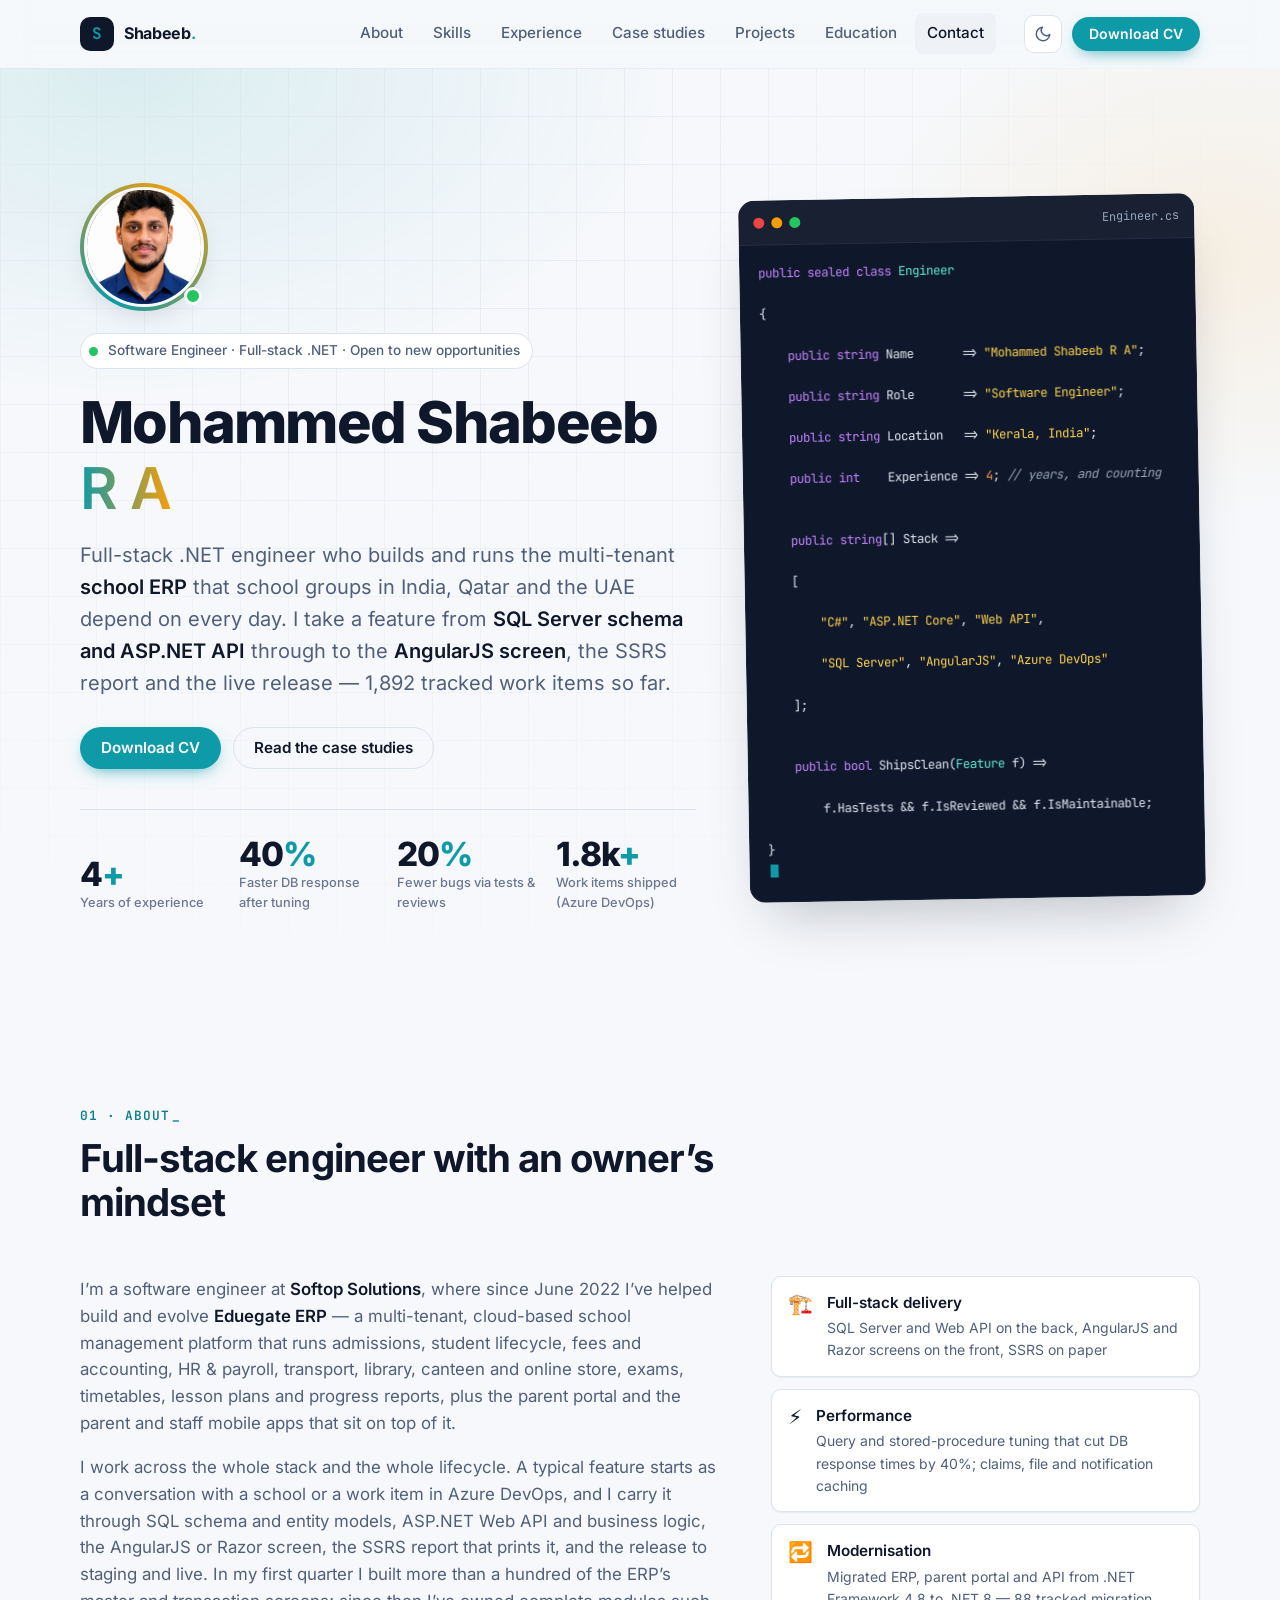
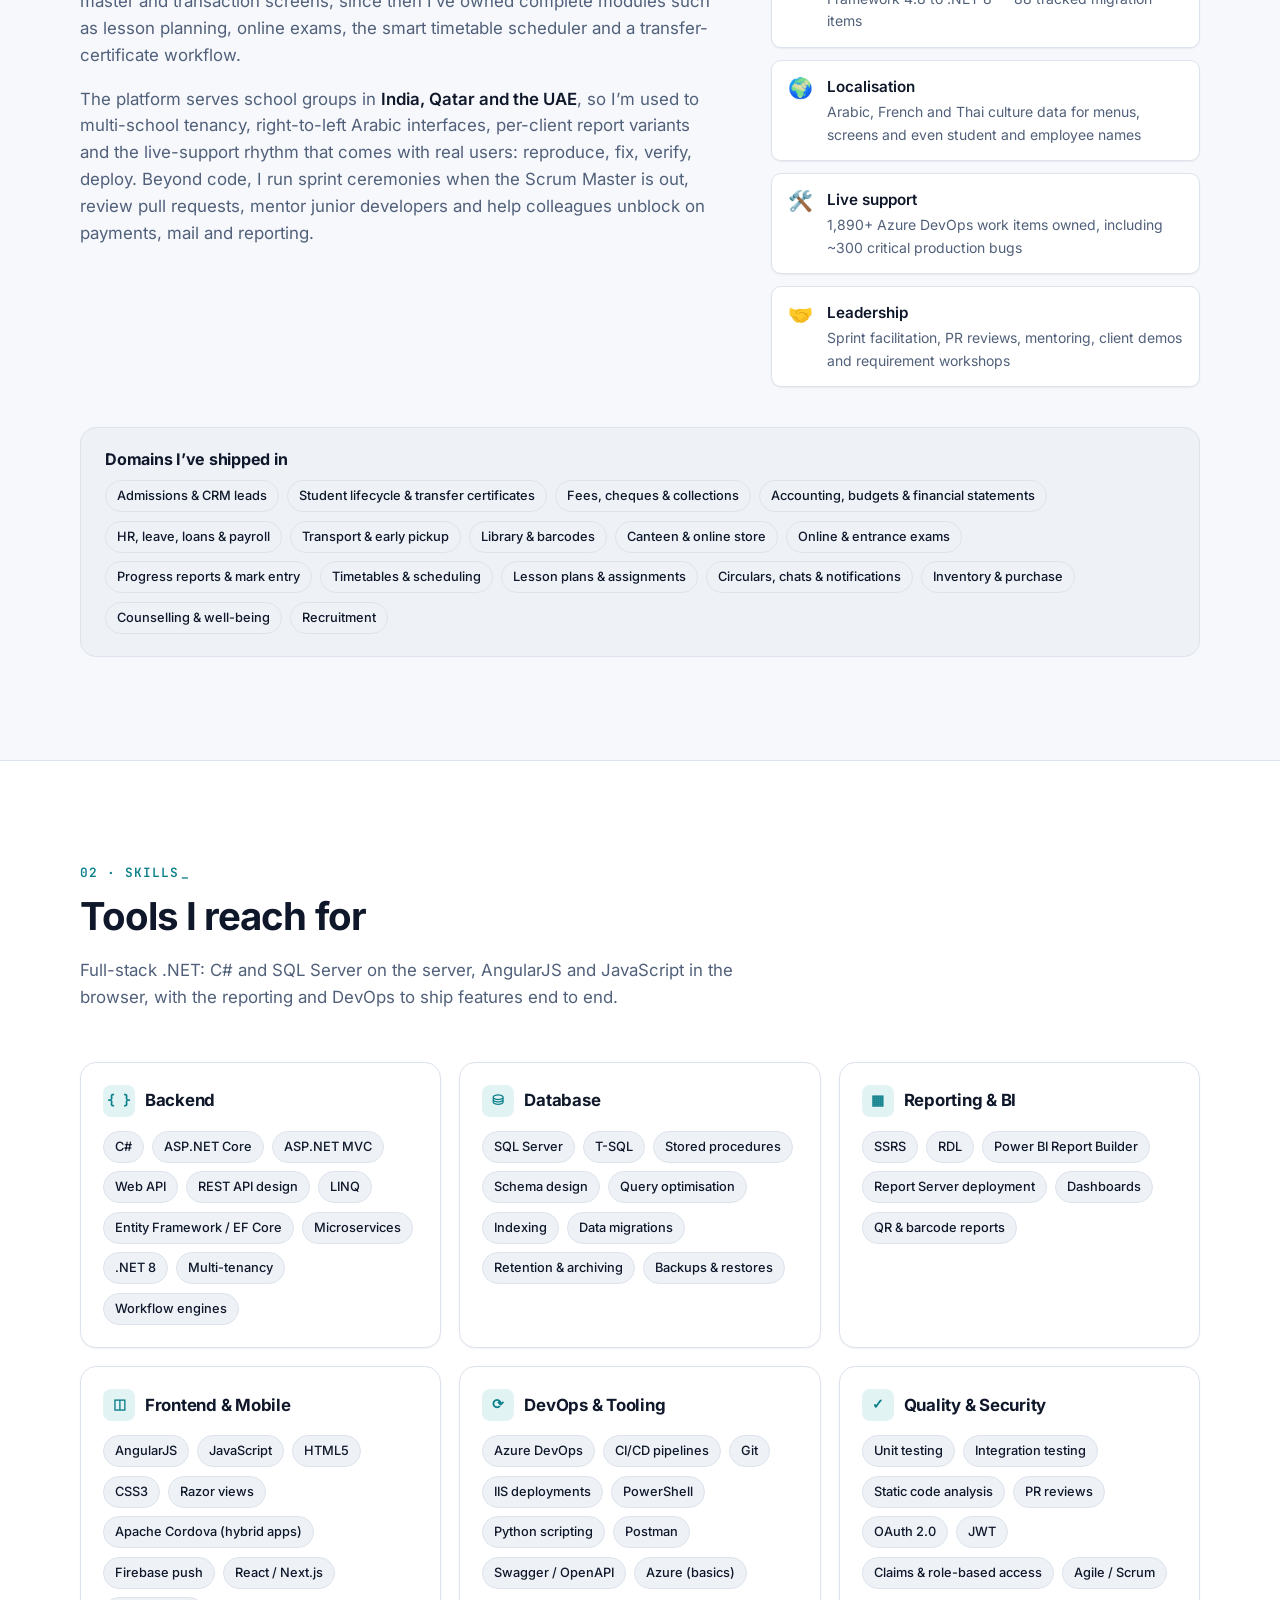
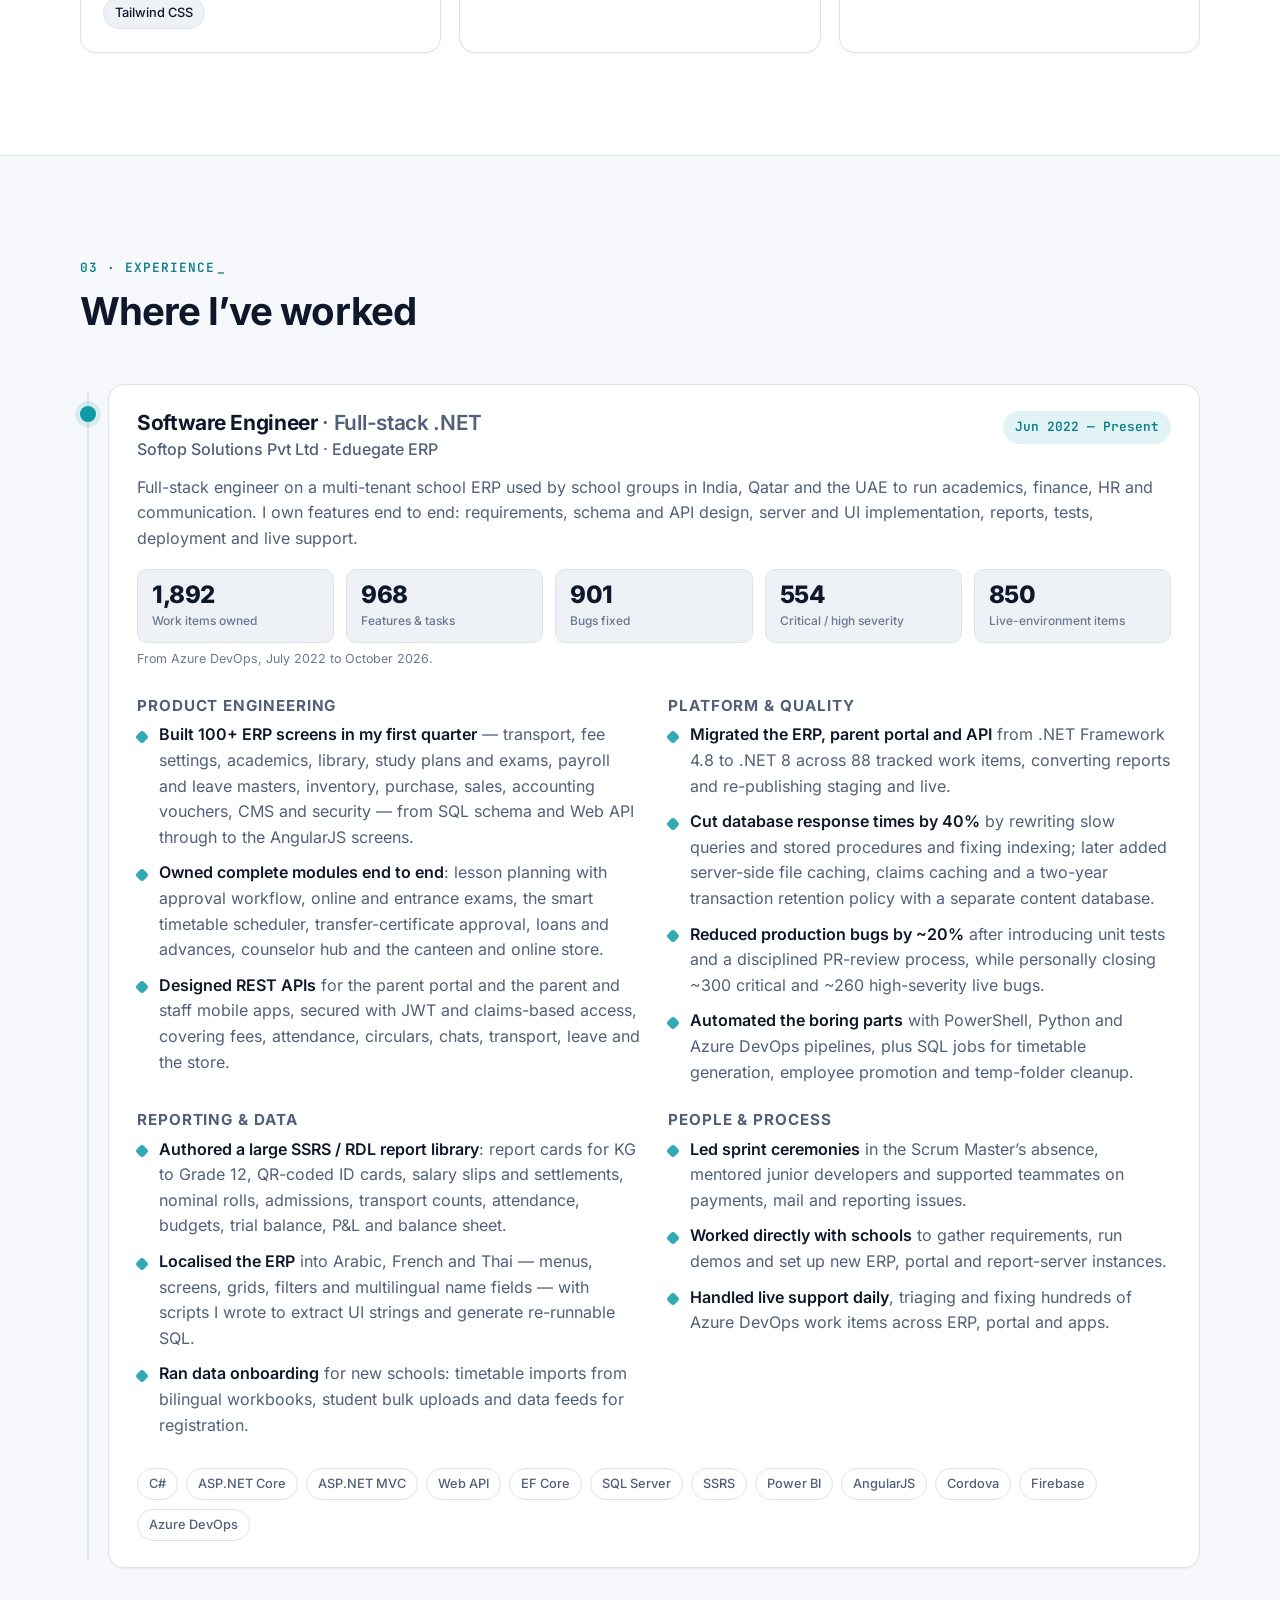
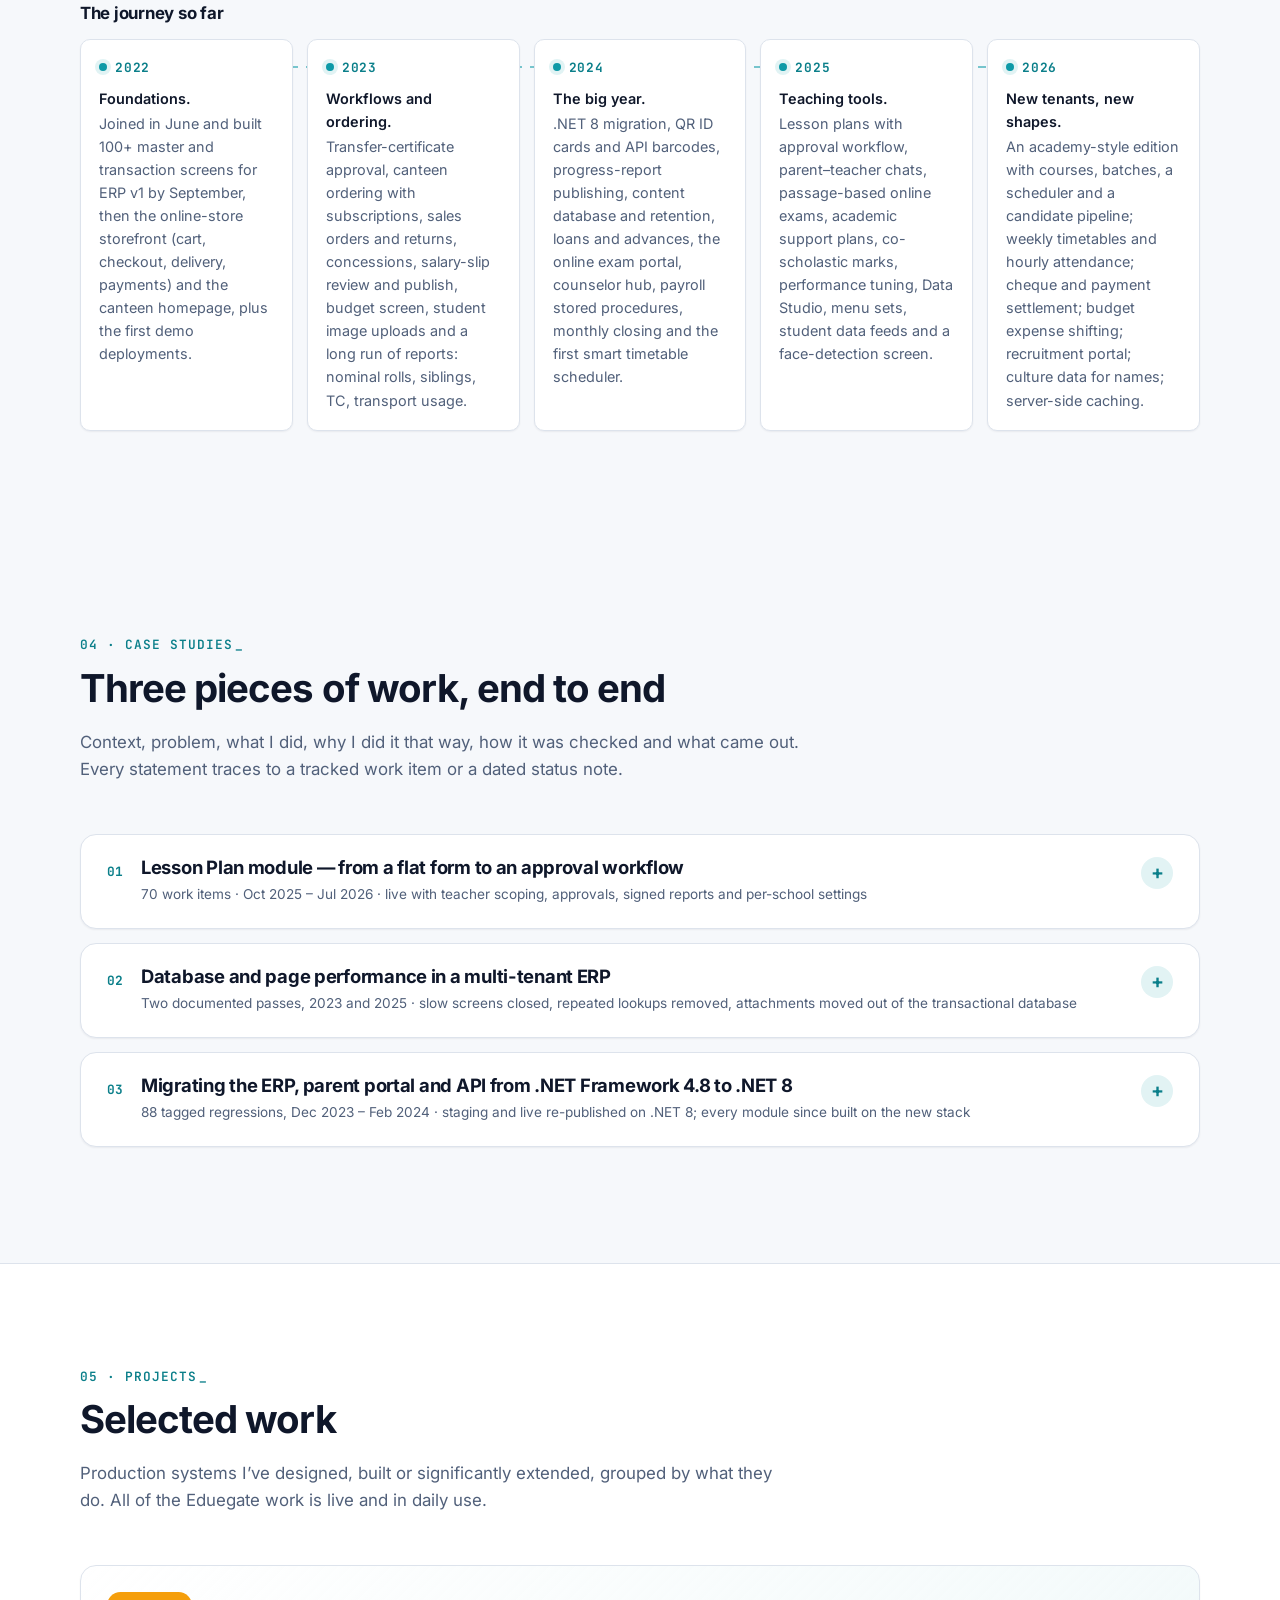
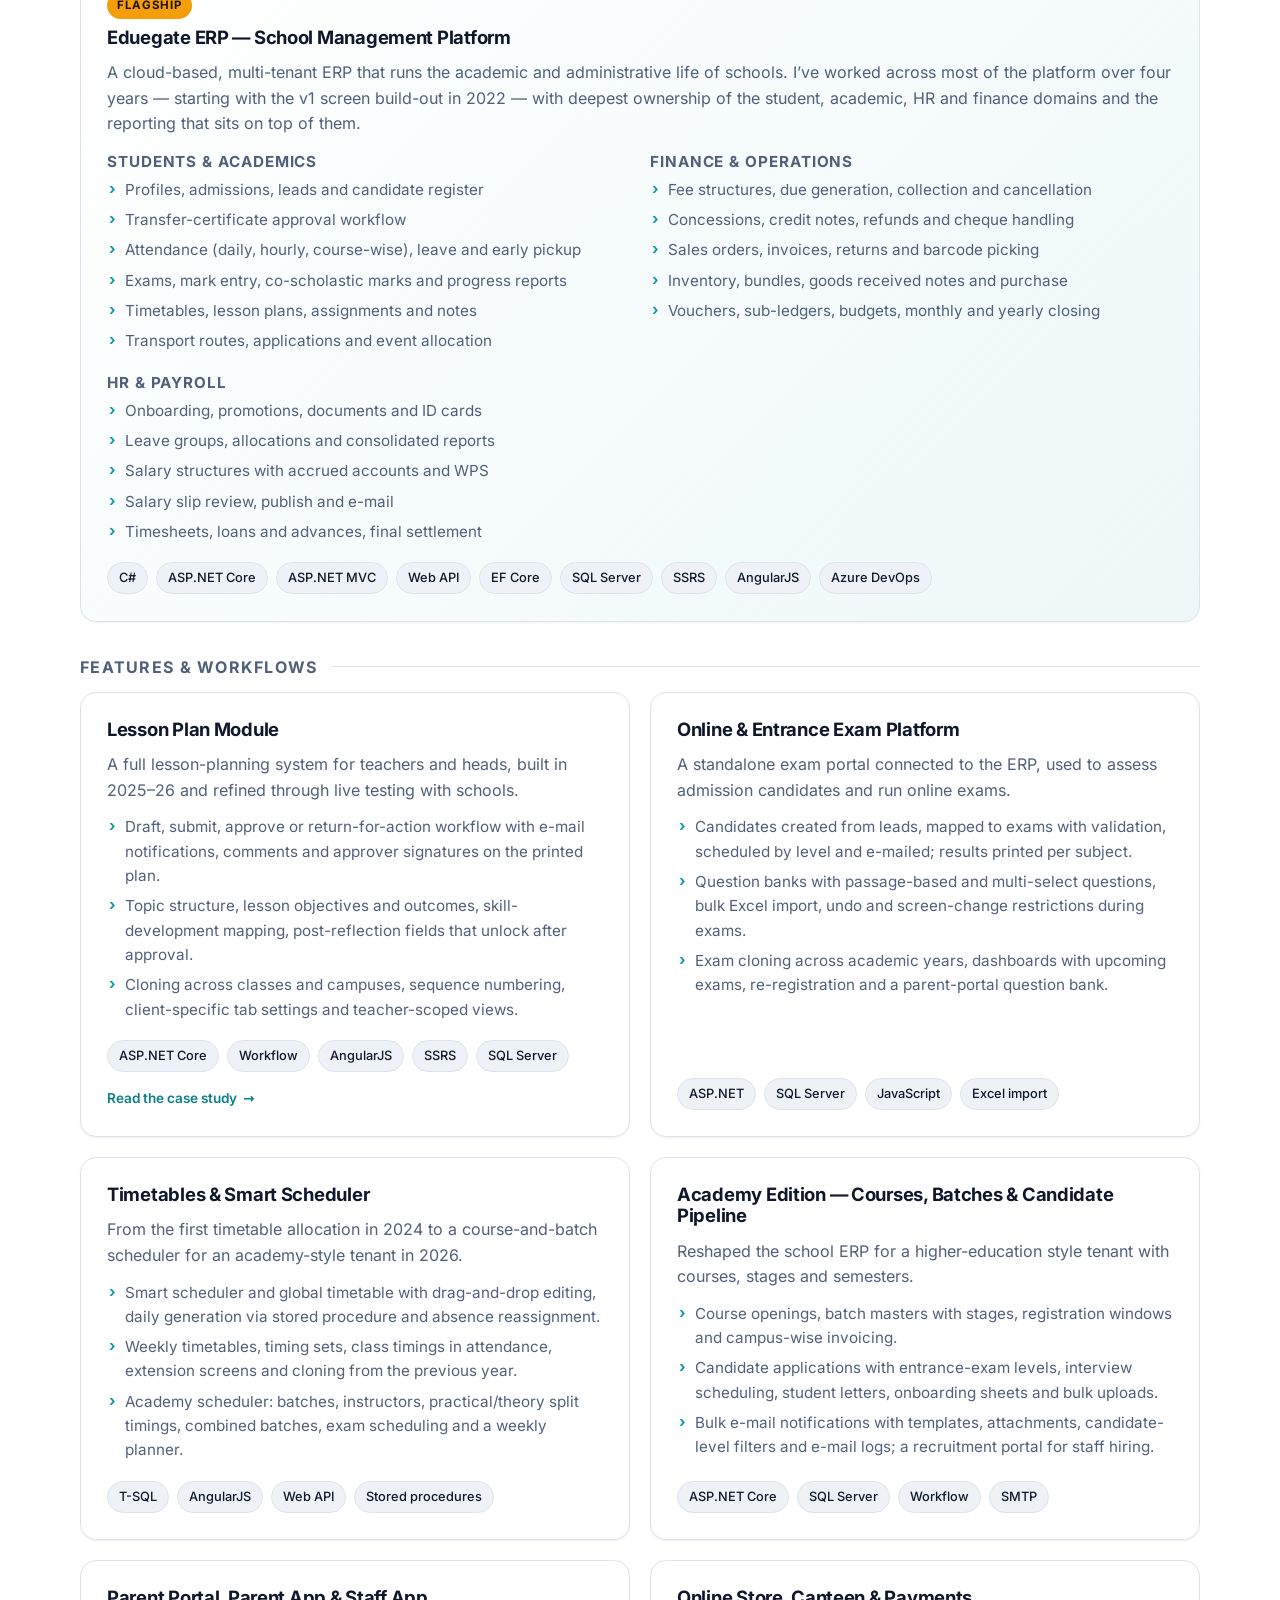
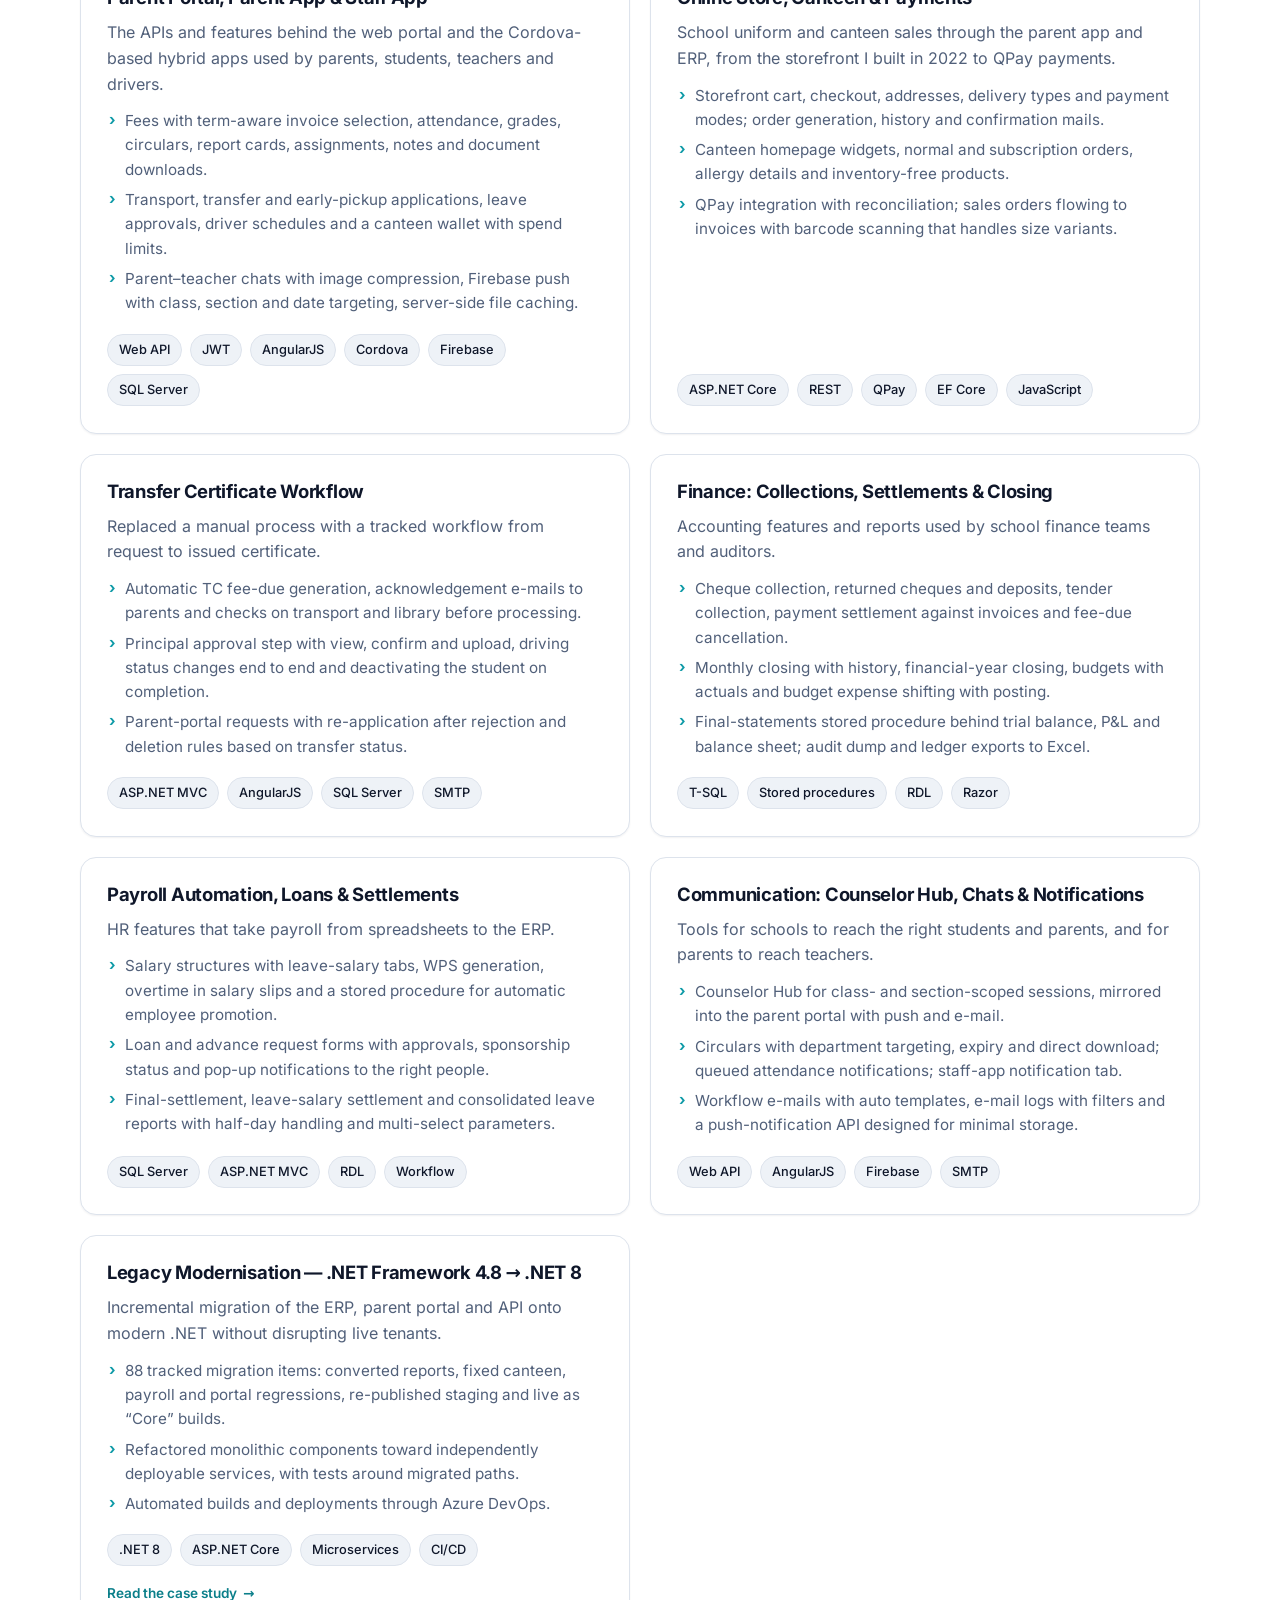
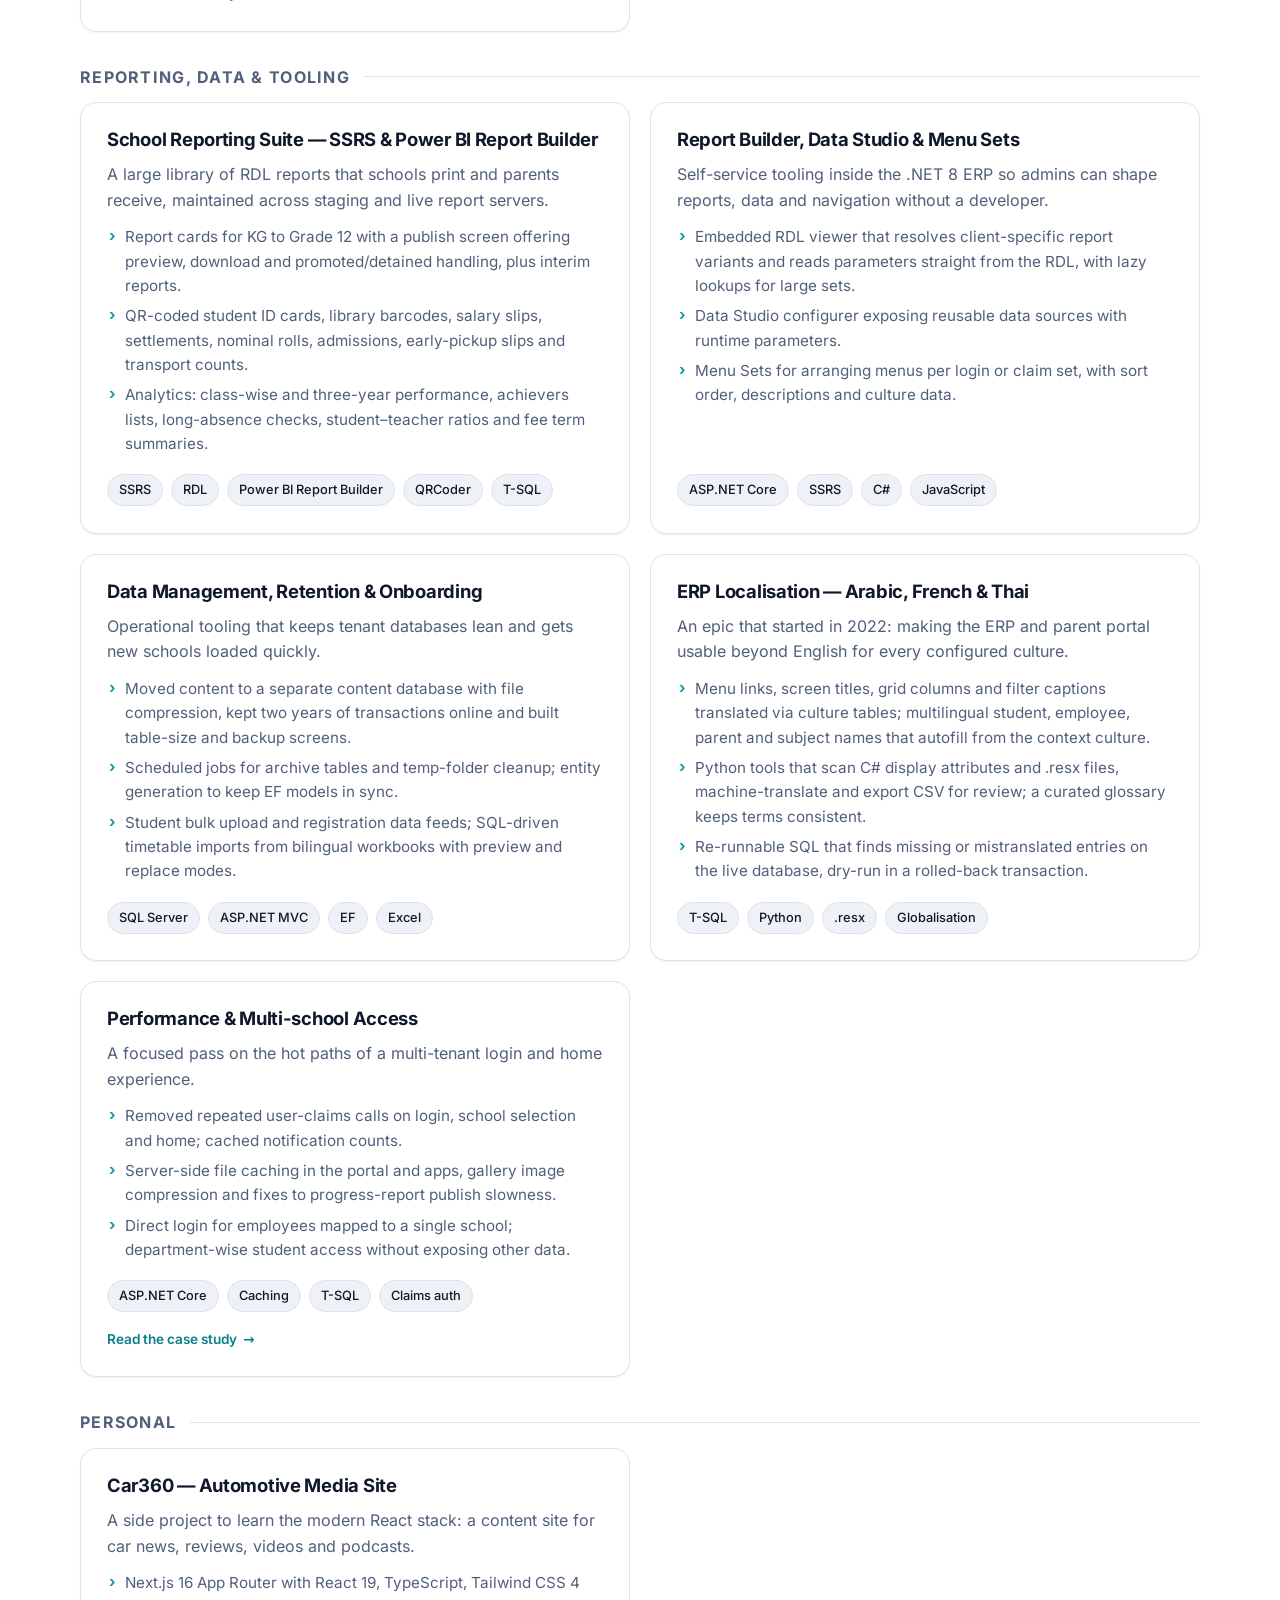
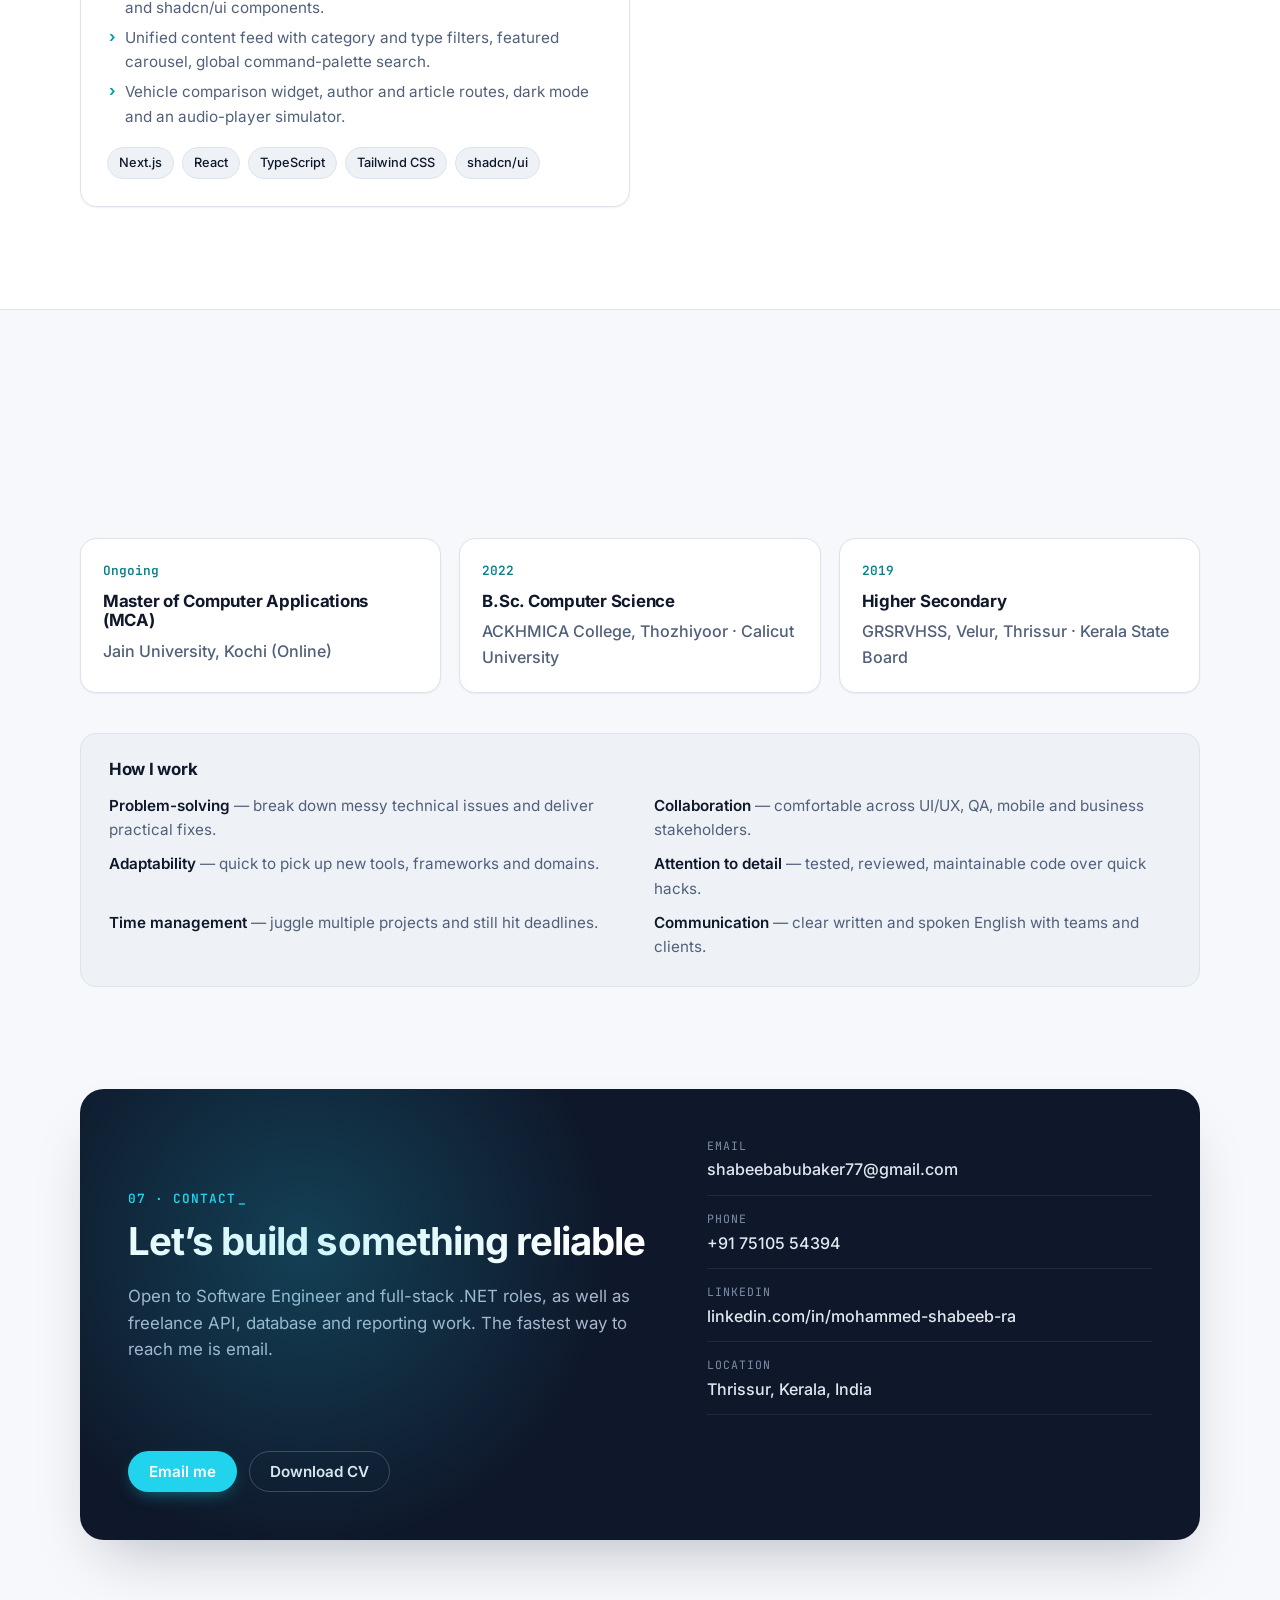
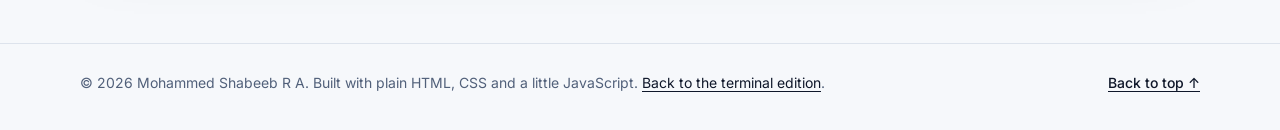
==== commit 9777c455: "Fix brand accessible name and code-comment contrast Co-Authored-By: Claude Fable 5.1 <noreply@anthro" ====
--- a/light/index.html
+++ b/light/index.html
@@ -71,7 +71,7 @@
   </script>
   <link rel="preload" href="../assets/fonts/inter.woff2" as="font" type="font/woff2" crossorigin />
   <link rel="preload" href="../assets/fonts/jetbrains-mono.woff2" as="font" type="font/woff2" crossorigin />
-  <link rel="stylesheet" href="styles.css?v=20261025b" />
+  <link rel="stylesheet" href="styles.css?v=20261025c" />
   <script>
     // Apply saved theme before paint to avoid a flash.
     (function () {
@@ -88,8 +88,8 @@
 
   <header class="site-header">
     <nav class="nav container" aria-label="Primary">
-      <a class="brand" href="#top" aria-label="Shabeeb. Back to top">
-        <span class="brand-mark">S</span>
+      <a class="brand" href="#top" title="Back to top">
+        <span class="brand-mark" aria-hidden="true">S</span>
         <span class="brand-text">Shabeeb<span class="brand-dot">.</span></span>
       </a>
 
@@ -915,6 +915,6 @@
   <button class="to-top" type="button" aria-label="Back to top" title="Back to top">
     <svg viewBox="0 0 24 24" width="18" height="18" fill="none" stroke="currentColor" stroke-width="2.2" stroke-linecap="round" stroke-linejoin="round" aria-hidden="true"><path d="M12 19V5M5 12l7-7 7 7"/></svg>
   </button>
-  <script src="script.js?v=20261025b" defer></script>
+  <script src="script.js?v=20261025c" defer></script>
 </body>
 </html>
--- a/light/styles.css
+++ b/light/styles.css
@@ -315,7 +315,7 @@
 .ty { color: #5eead4; }
 .str { color: #fcd34d; }
 .num { color: #fb923c; }
-.cm { color: #64748b; font-style: italic; }
+.cm { color: #94a3b8; font-style: italic; }
 
 /* ---------- Sections ---------- */
 .section { padding: clamp(64px, 8vw, 110px) 0; }
